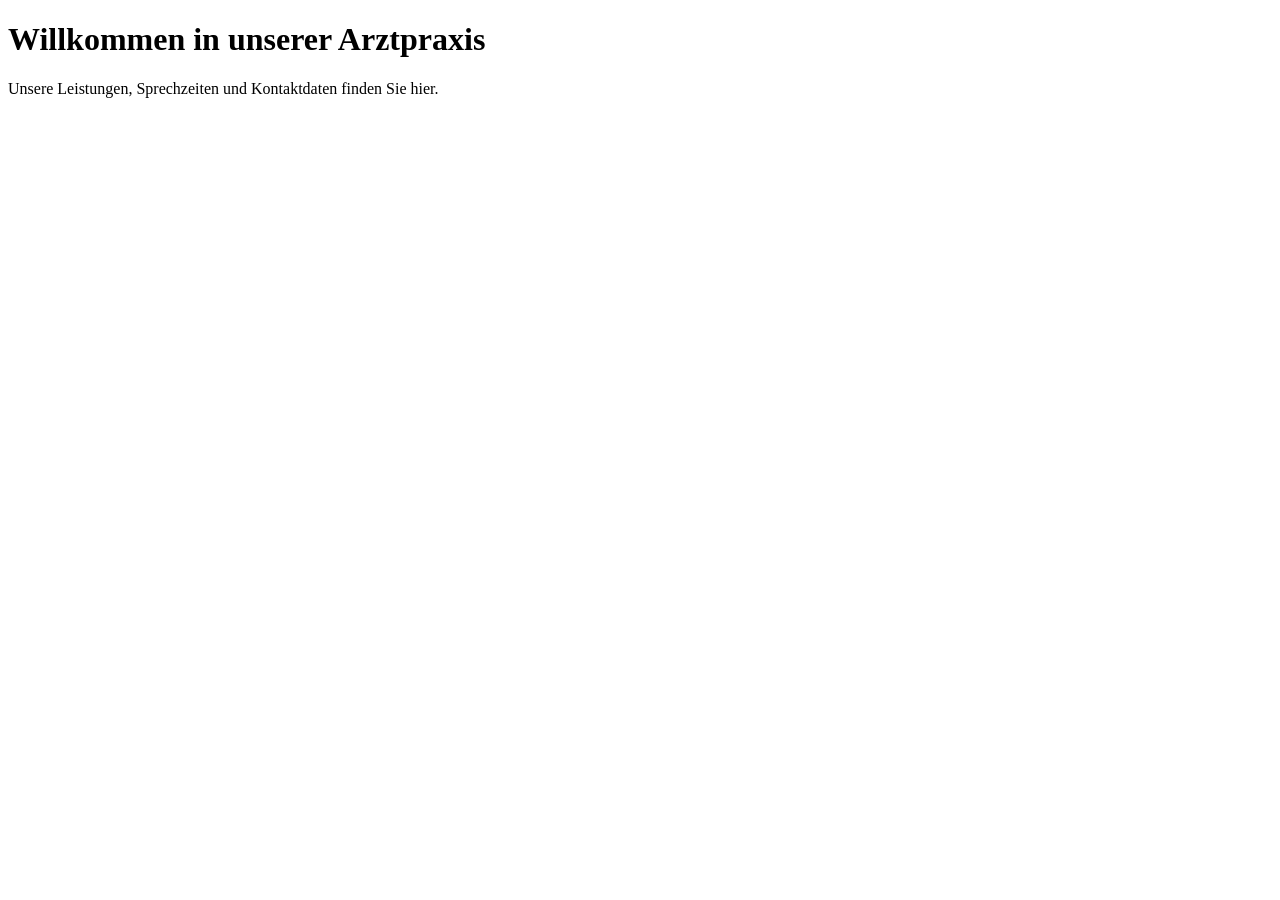
==== index.html @ e2bf1f4f "Create index.html" ====
<!DOCTYPE html>
<html lang="de">
<head>
  <meta charset="UTF-8">
  <title>Arztpraxis</title>
</head>
<body>
  <h1>Willkommen in unserer Arztpraxis</h1>
  <p>Unsere Leistungen, Sprechzeiten und Kontaktdaten finden Sie hier.</p>
</body>
</html>
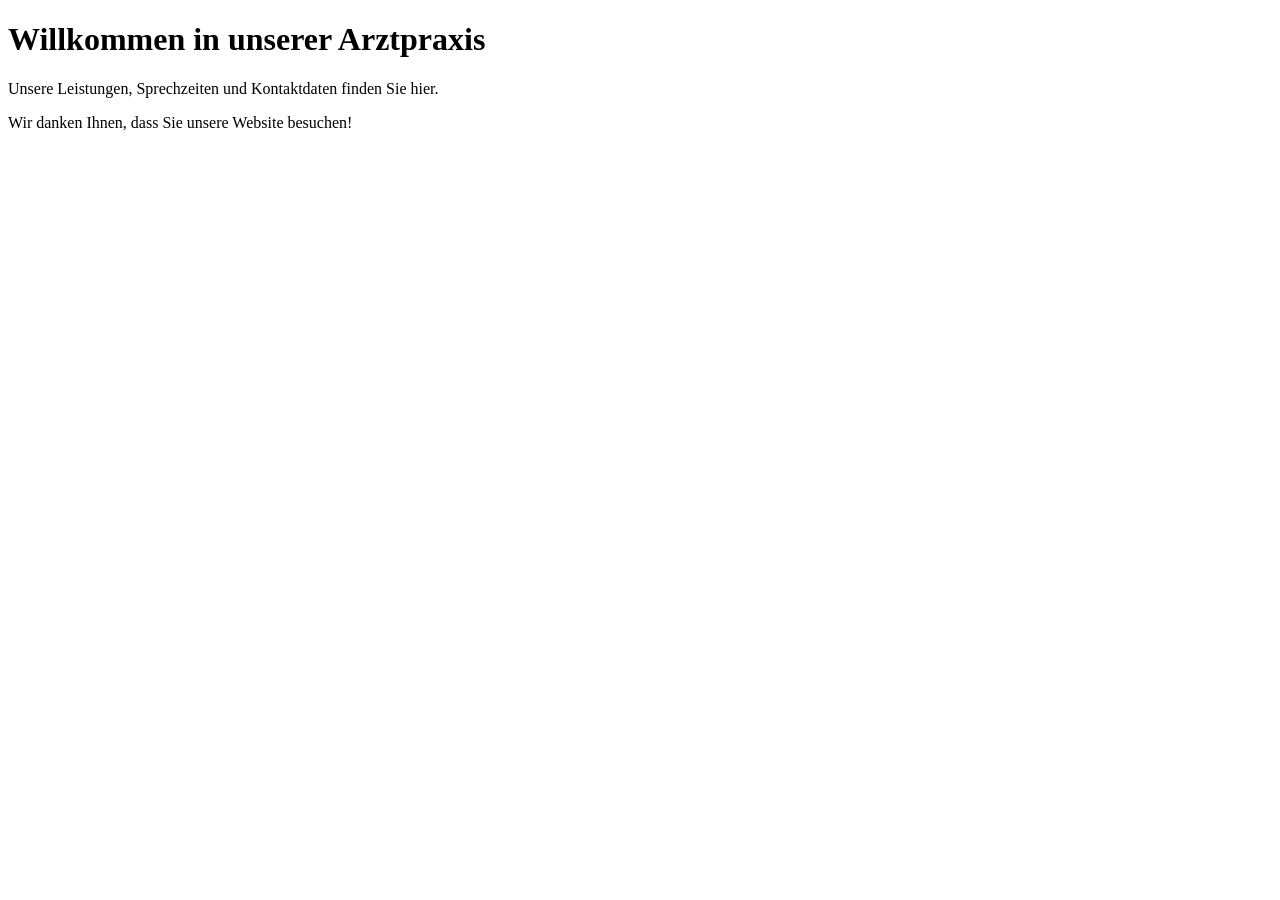
==== commit a6aef7f3: "Update index.html" ====
--- a/index.html
+++ b/index.html
@@ -7,5 +7,6 @@
 <body>
   <h1>Willkommen in unserer Arztpraxis</h1>
   <p>Unsere Leistungen, Sprechzeiten und Kontaktdaten finden Sie hier.</p>
+  <p>Wir danken Ihnen, dass Sie unsere Website besuchen!</p>
 </body>
 </html>
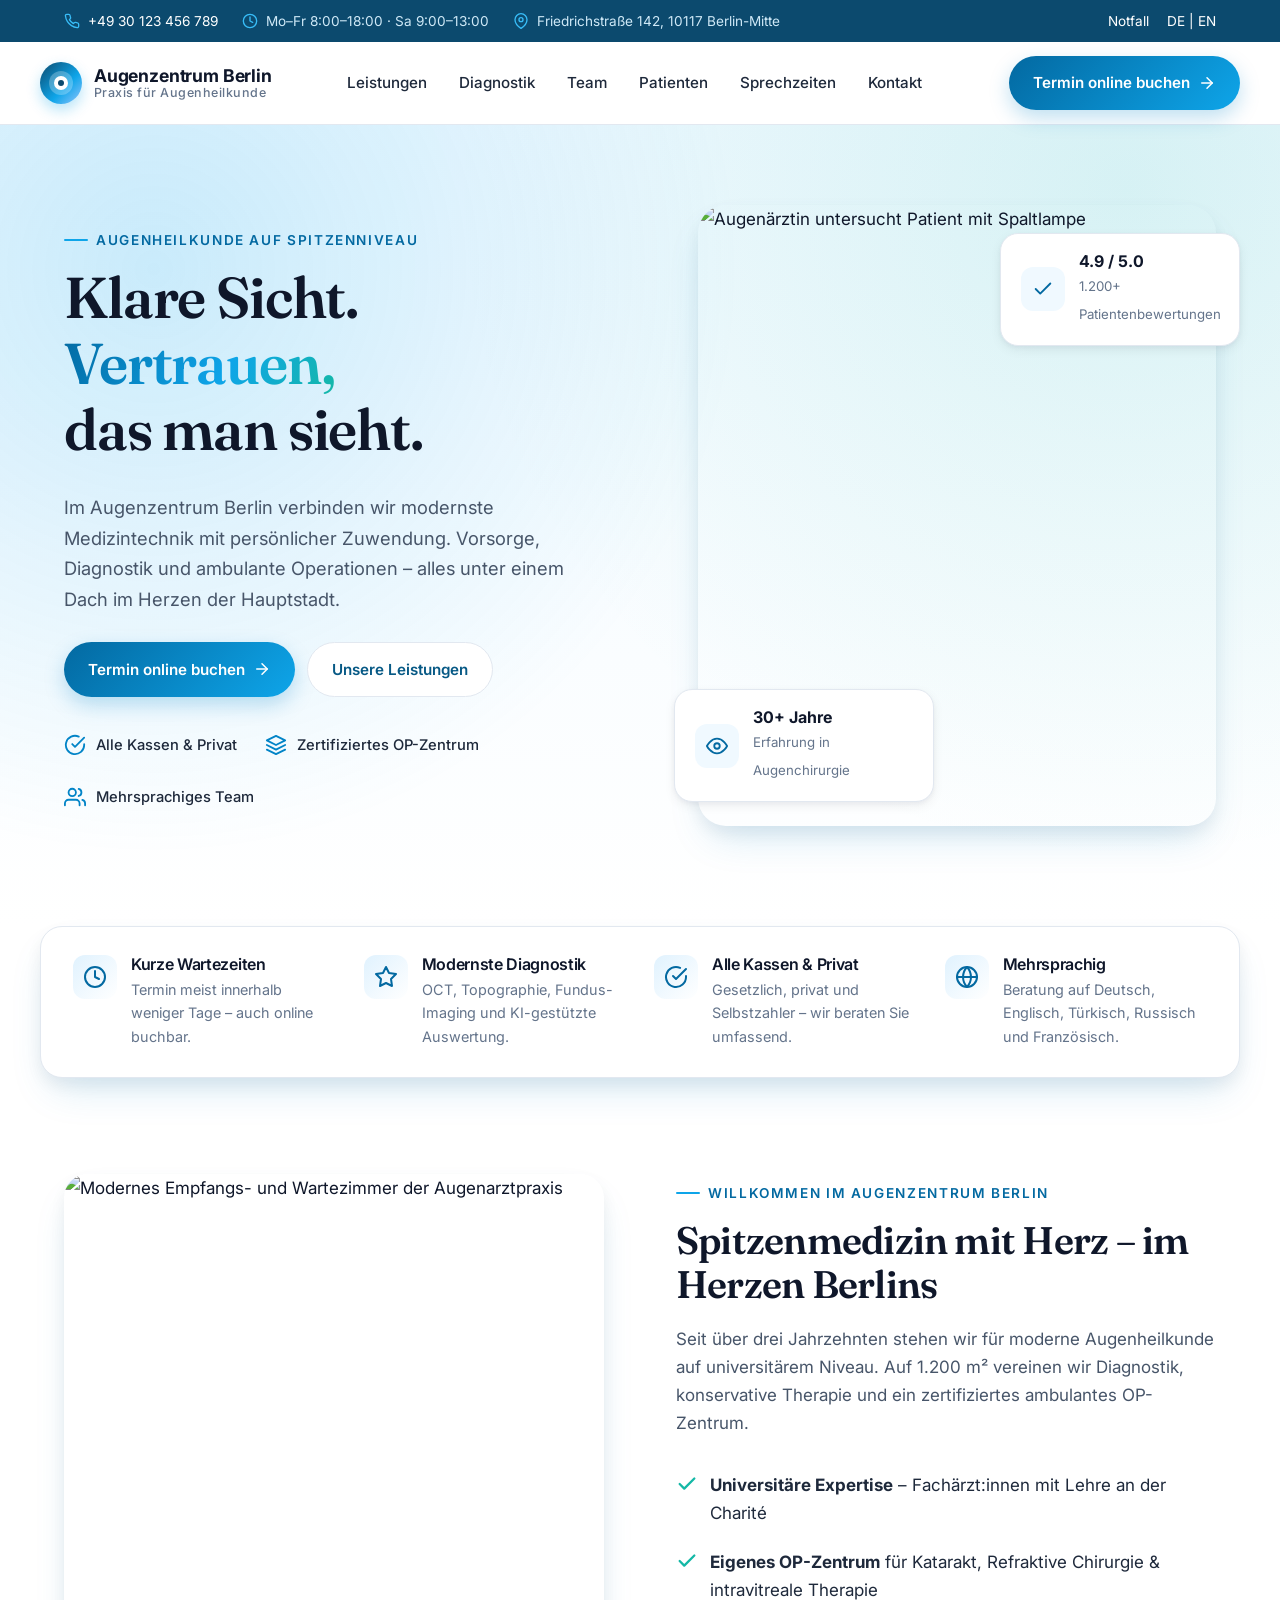
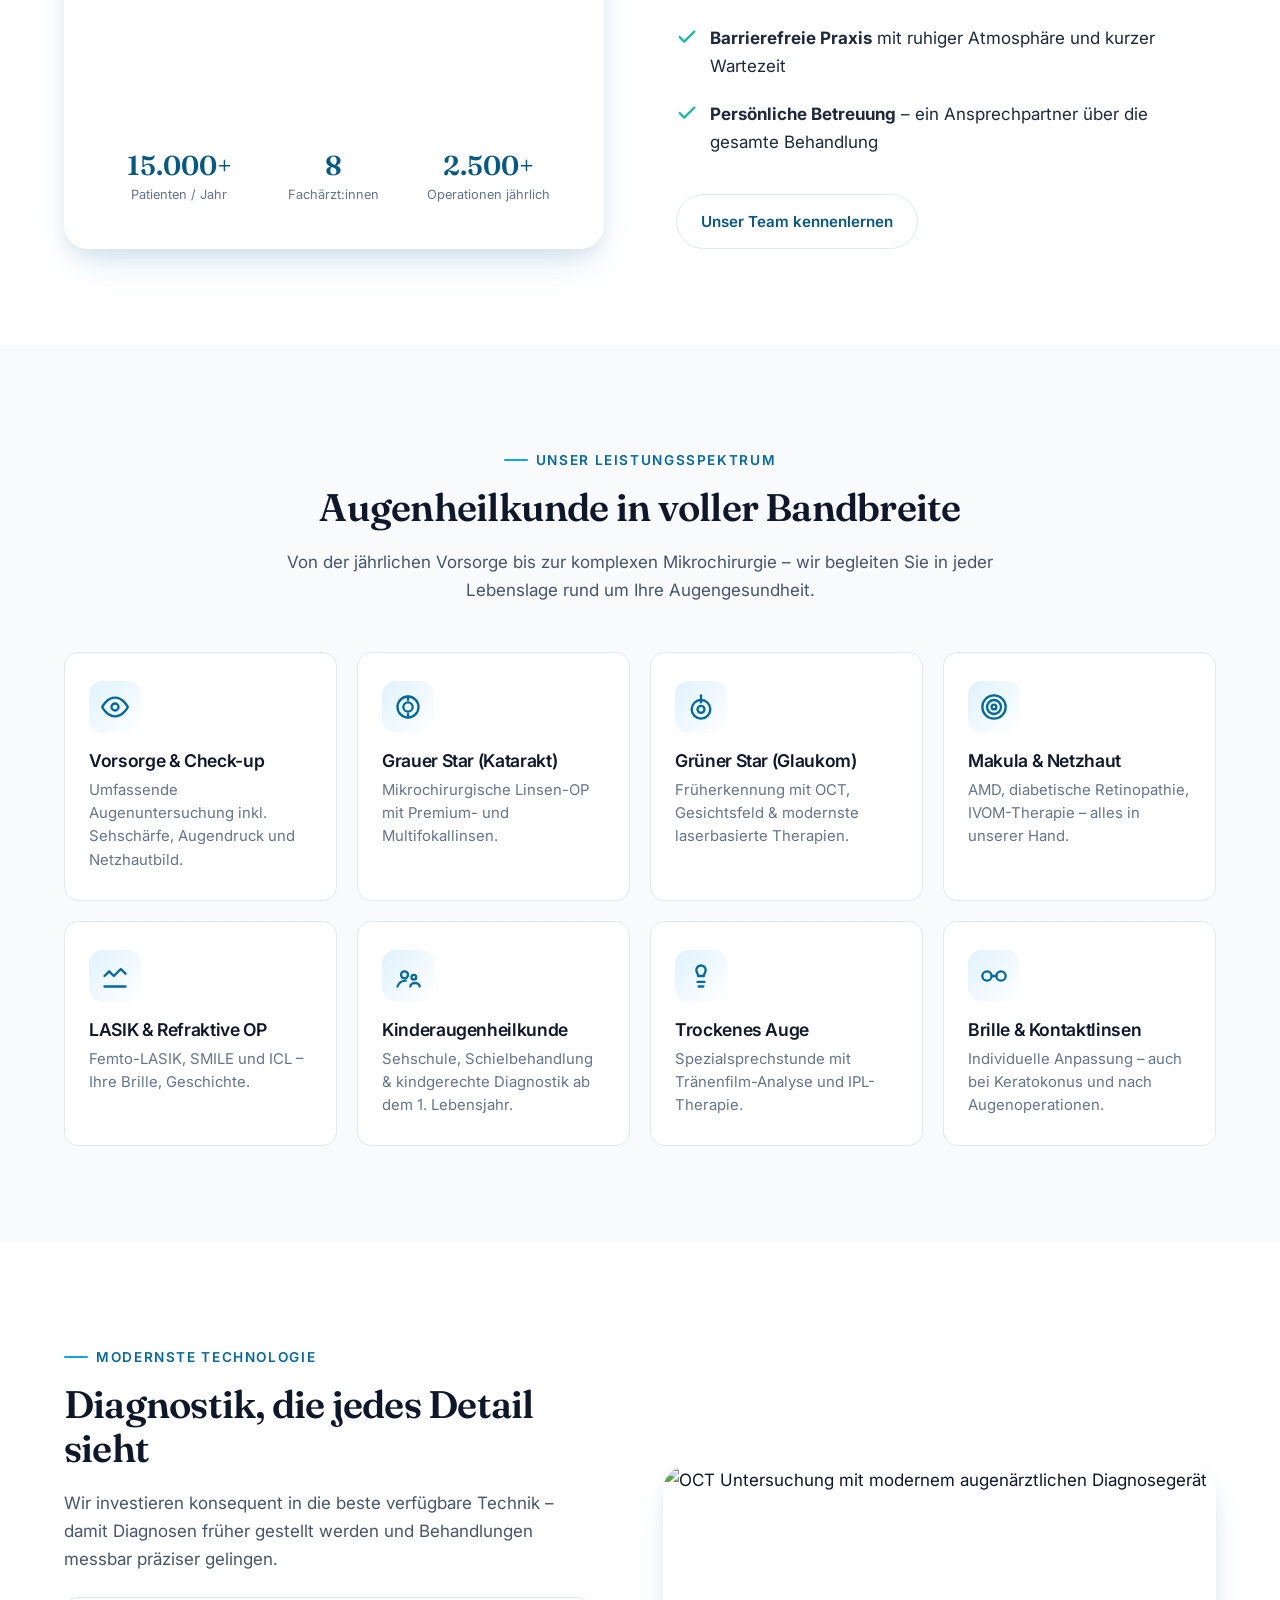
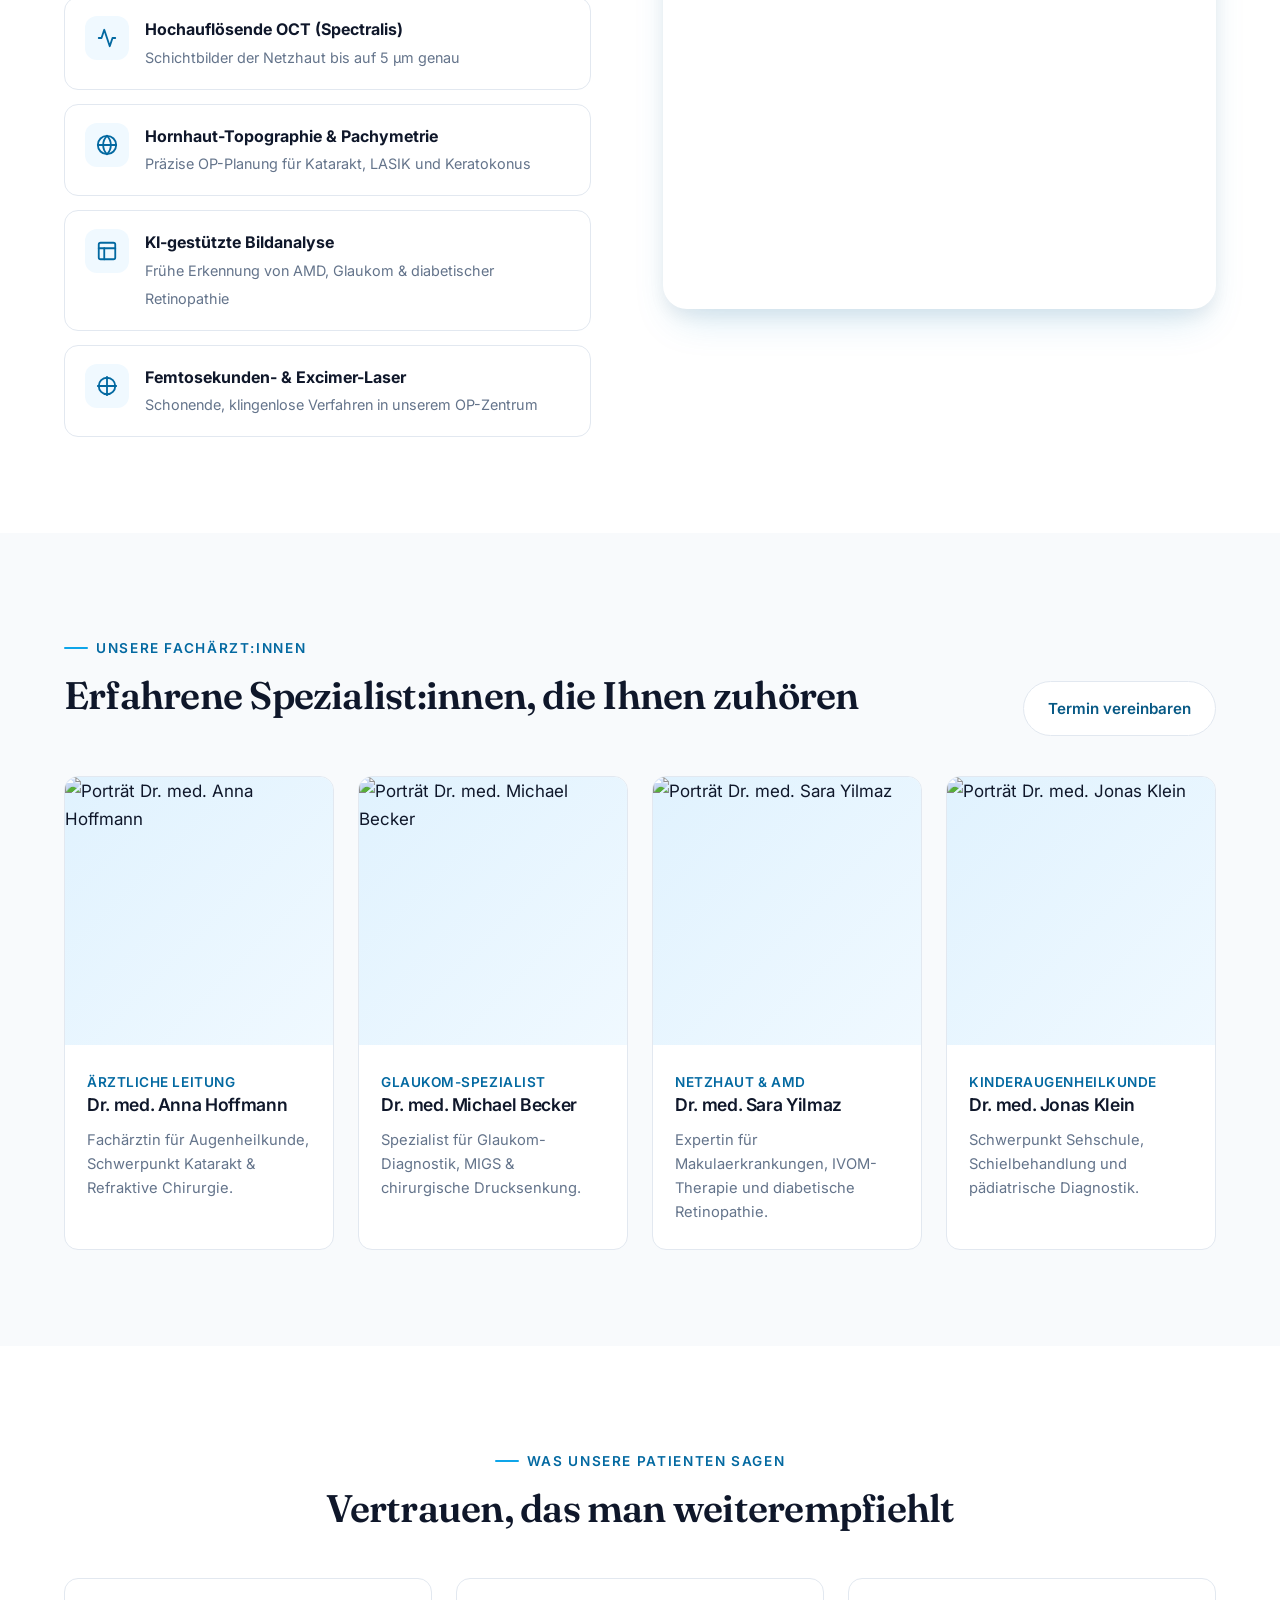
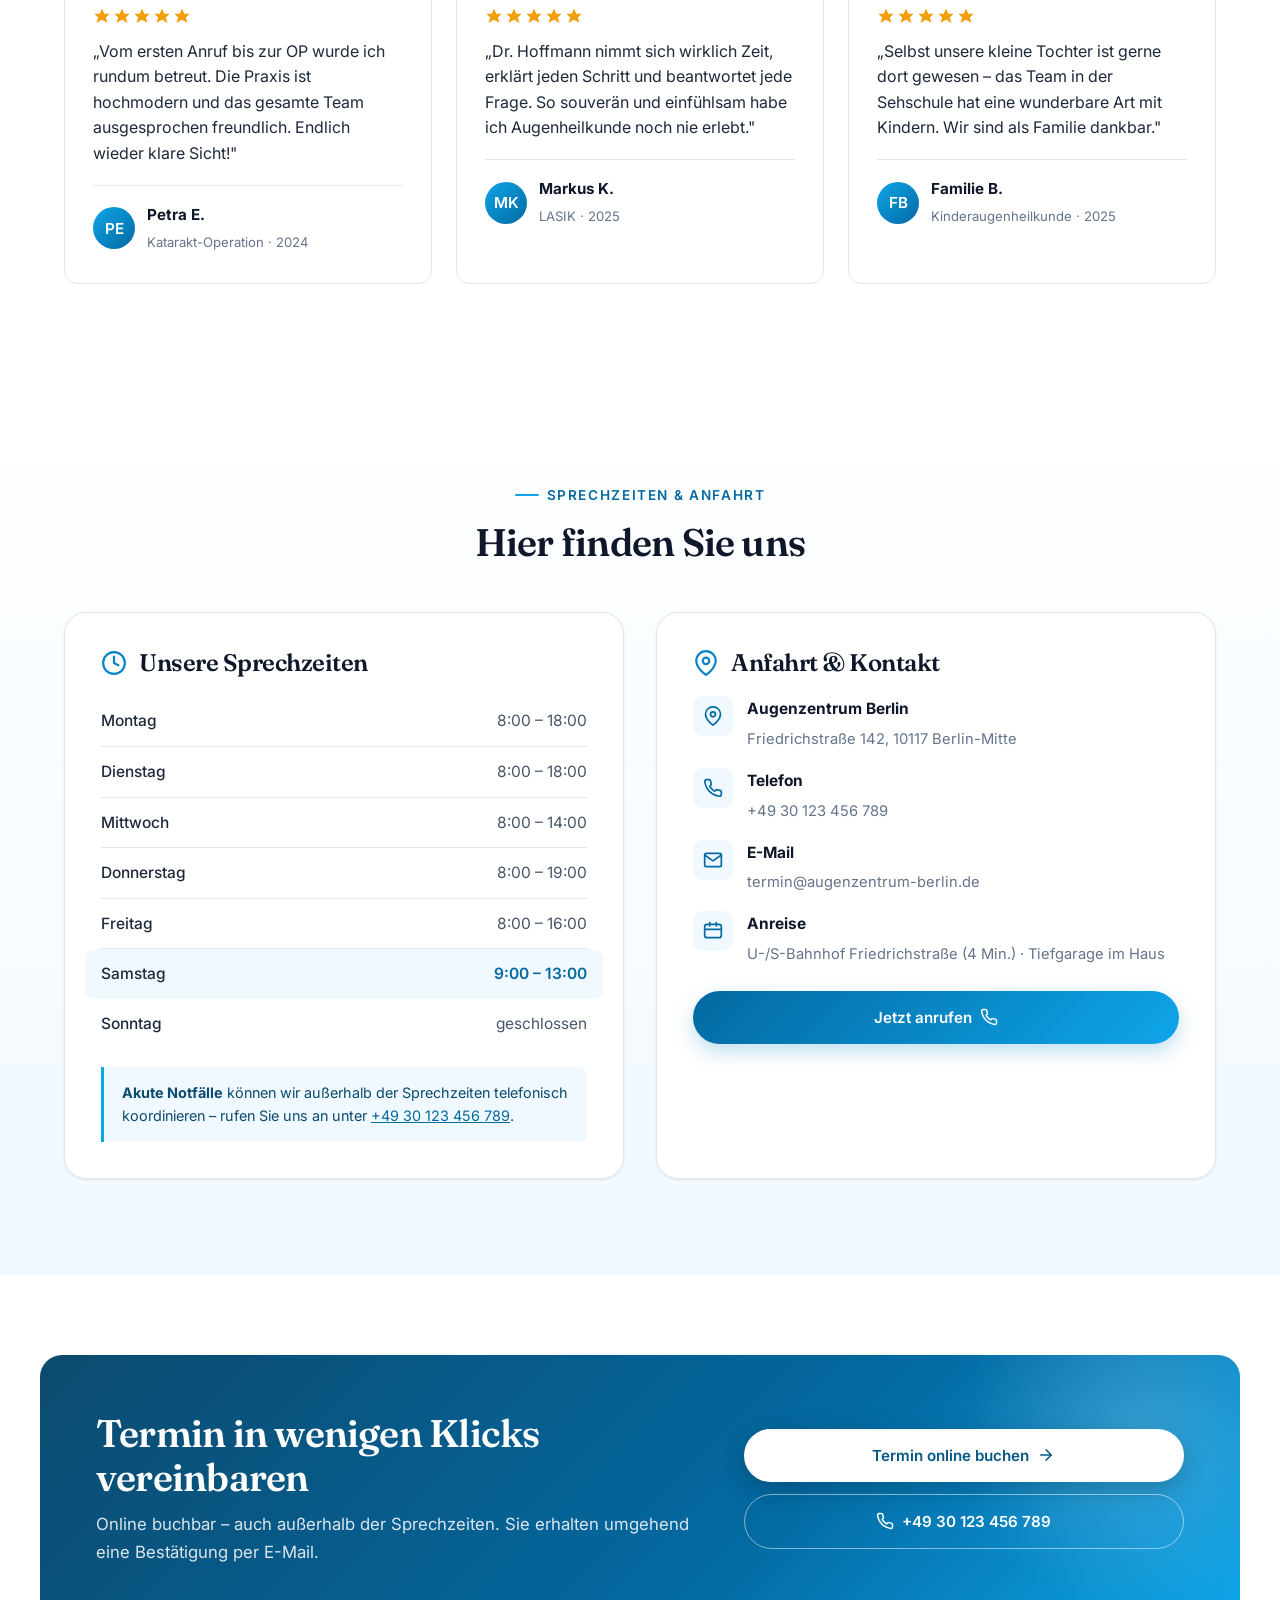
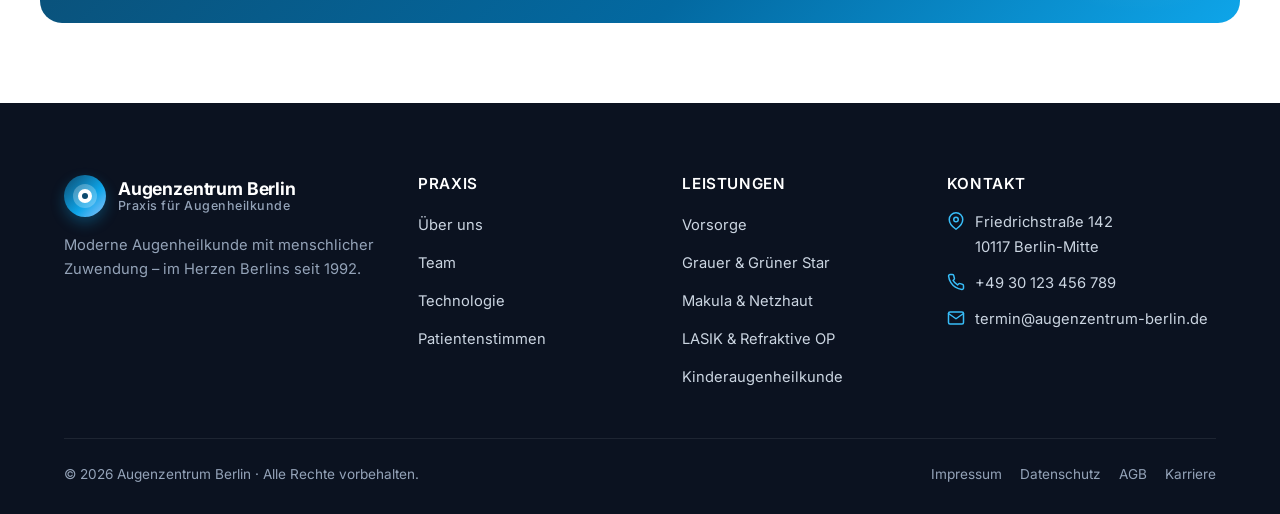
==== commit eef25b16: "feat: moderne, professionelle Startseite für Augenarztpraxis" ====
--- a/index.html
+++ b/index.html
@@ -1,12 +1,1501 @@
 <!DOCTYPE html>
 <html lang="de">
 <head>
-  <meta charset="UTF-8">
-  <title>Arztpraxis</title>
+  <meta charset="UTF-8" />
+  <meta name="viewport" content="width=device-width, initial-scale=1.0" />
+  <title>Augenzentrum Berlin – Moderne Augenarztpraxis im Herzen Berlins</title>
+  <meta
+    name="description"
+    content="Das Augenzentrum Berlin ist eine moderne Augenarztpraxis mit modernster Diagnostik, OP-Zentrum und einem erfahrenen Team. Vorsorge, Grauer & Grüner Star, Netzhaut, LASIK, Kinderaugenheilkunde."
+  />
+  <meta name="theme-color" content="#0c4a6e" />
+  <link rel="preconnect" href="https://fonts.googleapis.com" />
+  <link rel="preconnect" href="https://fonts.gstatic.com" crossorigin />
+  <link
+    href="https://fonts.googleapis.com/css2?family=Inter:wght@400;500;600;700;800&family=Fraunces:opsz,wght@9..144,500;9..144,600;9..144,700&display=swap"
+    rel="stylesheet"
+  />
+  <link
+    rel="icon"
+    href="data:image/svg+xml,%3Csvg xmlns='http://www.w3.org/2000/svg' viewBox='0 0 100 100'%3E%3Cdefs%3E%3ClinearGradient id='g' x1='0%25' y1='0%25' x2='100%25' y2='100%25'%3E%3Cstop offset='0%25' stop-color='%230c4a6e'/%3E%3Cstop offset='60%25' stop-color='%230ea5e9'/%3E%3Cstop offset='100%25' stop-color='%2393c5fd'/%3E%3C/linearGradient%3E%3C/defs%3E%3Ccircle cx='50' cy='50' r='46' fill='url(%23g)'/%3E%3Ccircle cx='50' cy='50' r='14' fill='%23ffffff'/%3E%3Ccircle cx='50' cy='50' r='6' fill='%230c4a6e'/%3E%3C/svg%3E"
+  />
+  <style>
+    /* =====================================================
+       Reset & Basis
+       ===================================================== */
+    *, *::before, *::after { box-sizing: border-box; }
+    html { scroll-behavior: smooth; -webkit-text-size-adjust: 100%; }
+    body {
+      margin: 0;
+      font-family: "Inter", -apple-system, BlinkMacSystemFont, "Segoe UI", Roboto, sans-serif;
+      font-size: 17px;
+      line-height: 1.65;
+      color: #0f172a;
+      background: #ffffff;
+      -webkit-font-smoothing: antialiased;
+      -moz-osx-font-smoothing: grayscale;
+    }
+    img { max-width: 100%; display: block; height: auto; }
+    a { color: inherit; text-decoration: none; }
+    button { font-family: inherit; cursor: pointer; border: none; background: none; }
+
+    :root {
+      --primary-900: #0c4a6e;
+      --primary-800: #075985;
+      --primary-700: #0369a1;
+      --primary-600: #0284c7;
+      --primary-500: #0ea5e9;
+      --primary-400: #38bdf8;
+      --primary-100: #e0f2fe;
+      --primary-50: #f0f9ff;
+      --accent: #14b8a6;
+      --ink: #0f172a;
+      --ink-2: #1e293b;
+      --muted: #475569;
+      --muted-2: #64748b;
+      --line: #e2e8f0;
+      --bg-soft: #f8fafc;
+      --gold: #f59e0b;
+      --shadow-sm: 0 1px 2px rgba(15, 23, 42, 0.04), 0 1px 3px rgba(15, 23, 42, 0.06);
+      --shadow-md: 0 4px 12px rgba(15, 23, 42, 0.06), 0 2px 4px rgba(15, 23, 42, 0.04);
+      --shadow-lg: 0 20px 40px -12px rgba(2, 132, 199, 0.18), 0 8px 16px rgba(15, 23, 42, 0.06);
+      --radius: 14px;
+      --radius-lg: 22px;
+      --container: 1200px;
+    }
+
+    /* =====================================================
+       Typography
+       ===================================================== */
+    h1, h2, h3, h4 {
+      font-family: "Fraunces", "Inter", Georgia, serif;
+      font-weight: 600;
+      letter-spacing: -0.02em;
+      color: var(--ink);
+      margin: 0 0 0.5em;
+      line-height: 1.15;
+    }
+    h1 { font-size: clamp(2.2rem, 4.5vw, 3.6rem); }
+    h2 { font-size: clamp(1.8rem, 3vw, 2.6rem); }
+    h3 { font-size: clamp(1.2rem, 1.6vw, 1.4rem); }
+    p  { margin: 0 0 1em; color: var(--muted); }
+    .eyebrow {
+      display: inline-flex;
+      align-items: center;
+      gap: 8px;
+      font-family: "Inter", sans-serif;
+      font-weight: 600;
+      font-size: 0.85rem;
+      letter-spacing: 0.12em;
+      text-transform: uppercase;
+      color: var(--primary-700);
+    }
+    .eyebrow::before {
+      content: "";
+      width: 24px;
+      height: 2px;
+      background: var(--primary-500);
+      border-radius: 2px;
+    }
+
+    /* =====================================================
+       Layout helpers
+       ===================================================== */
+    .container { max-width: var(--container); margin: 0 auto; padding: 0 24px; }
+    section { padding: 96px 0; }
+    @media (max-width: 768px) { section { padding: 64px 0; } }
+
+    /* =====================================================
+       Buttons
+       ===================================================== */
+    .btn {
+      display: inline-flex;
+      align-items: center;
+      justify-content: center;
+      gap: 8px;
+      padding: 14px 24px;
+      border-radius: 999px;
+      font-weight: 600;
+      font-size: 0.95rem;
+      transition: transform 0.15s ease, box-shadow 0.2s ease, background 0.2s ease, color 0.2s ease;
+      white-space: nowrap;
+    }
+    .btn-primary {
+      background: linear-gradient(135deg, var(--primary-700), var(--primary-500));
+      color: #ffffff;
+      box-shadow: 0 8px 20px rgba(2, 132, 199, 0.25);
+    }
+    .btn-primary:hover {
+      transform: translateY(-1px);
+      box-shadow: 0 12px 28px rgba(2, 132, 199, 0.35);
+    }
+    .btn-ghost {
+      background: #ffffff;
+      color: var(--primary-800);
+      border: 1px solid var(--line);
+    }
+    .btn-ghost:hover { background: var(--primary-50); border-color: var(--primary-100); }
+    .btn-outline-light {
+      color: #ffffff;
+      border: 1px solid rgba(255, 255, 255, 0.5);
+    }
+    .btn-outline-light:hover { background: rgba(255, 255, 255, 0.12); border-color: #ffffff; }
+    .btn svg { width: 18px; height: 18px; }
+
+    /* =====================================================
+       Top bar
+       ===================================================== */
+    .topbar { background: var(--primary-900); color: #cfe9f7; font-size: 0.85rem; }
+    .topbar .container {
+      display: flex;
+      justify-content: space-between;
+      align-items: center;
+      padding-top: 10px;
+      padding-bottom: 10px;
+      flex-wrap: wrap;
+      gap: 12px;
+    }
+    .topbar a { color: #ffffff; }
+    .topbar-info { display: flex; gap: 24px; flex-wrap: wrap; align-items: center; }
+    .topbar-info span { display: inline-flex; align-items: center; gap: 8px; }
+    .topbar-info svg { width: 16px; height: 16px; color: var(--primary-400); }
+    .topbar-actions { display: flex; gap: 18px; }
+    @media (max-width: 720px) {
+      .topbar-info { font-size: 0.8rem; gap: 14px; }
+      .topbar-actions { display: none; }
+    }
+
+    /* =====================================================
+       Header / Navigation
+       ===================================================== */
+    .site-header {
+      position: sticky;
+      top: 0;
+      z-index: 100;
+      background: rgba(255, 255, 255, 0.92);
+      backdrop-filter: saturate(180%) blur(12px);
+      -webkit-backdrop-filter: saturate(180%) blur(12px);
+      border-bottom: 1px solid var(--line);
+    }
+    .nav {
+      display: flex;
+      align-items: center;
+      justify-content: space-between;
+      padding: 14px 0;
+      gap: 24px;
+    }
+    .brand { display: flex; align-items: center; gap: 12px; font-weight: 700; color: var(--ink); }
+    .brand-logo {
+      width: 42px;
+      height: 42px;
+      border-radius: 50%;
+      background: linear-gradient(135deg, #0c4a6e, #0ea5e9 60%, #93c5fd);
+      position: relative;
+      display: grid;
+      place-items: center;
+      box-shadow: 0 6px 14px rgba(14, 165, 233, 0.3);
+    }
+    .brand-logo::after {
+      content: "";
+      width: 14px;
+      height: 14px;
+      border-radius: 50%;
+      background: #ffffff;
+      box-shadow: 0 0 0 5px rgba(255, 255, 255, 0.25);
+    }
+    .brand-logo::before {
+      content: "";
+      position: absolute;
+      width: 6px;
+      height: 6px;
+      border-radius: 50%;
+      background: var(--primary-900);
+      z-index: 2;
+    }
+    .brand-text { display: flex; flex-direction: column; line-height: 1.1; }
+    .brand-text strong { font-size: 1.1rem; letter-spacing: -0.01em; }
+    .brand-text span { font-size: 0.78rem; color: var(--muted-2); font-weight: 500; letter-spacing: 0.04em; }
+    .nav-menu { display: flex; gap: 4px; align-items: center; }
+    .nav-menu a {
+      padding: 10px 14px;
+      border-radius: 10px;
+      color: var(--ink-2);
+      font-weight: 500;
+      font-size: 0.95rem;
+      transition: background 0.15s, color 0.15s;
+    }
+    .nav-menu a:hover { background: var(--primary-50); color: var(--primary-800); }
+    .nav-cta { margin-left: 12px; }
+    .nav-toggle {
+      display: none;
+      width: 44px;
+      height: 44px;
+      border-radius: 10px;
+      align-items: center;
+      justify-content: center;
+      color: var(--ink);
+    }
+    .nav-toggle:hover { background: var(--primary-50); }
+    .nav-toggle svg { width: 24px; height: 24px; }
+    @media (max-width: 960px) {
+      .nav-menu, .nav-cta { display: none; }
+      .nav-toggle { display: inline-flex; }
+      .nav-menu.open {
+        display: flex;
+        flex-direction: column;
+        position: absolute;
+        top: 100%;
+        left: 0; right: 0;
+        background: #ffffff;
+        padding: 12px 16px 18px;
+        border-bottom: 1px solid var(--line);
+        gap: 0;
+      }
+      .nav-menu.open a { padding: 12px 14px; border-bottom: 1px solid var(--line); }
+      .nav-menu.open a:last-of-type { border-bottom: none; }
+      .nav-cta.open { display: inline-flex; margin: 8px 16px; }
+    }
+
+    /* =====================================================
+       Hero
+       ===================================================== */
+    .hero {
+      position: relative;
+      overflow: hidden;
+      background: linear-gradient(180deg, var(--primary-50) 0%, #ffffff 100%);
+      padding: 80px 0 100px;
+    }
+    .hero::before {
+      content: "";
+      position: absolute;
+      inset: 0;
+      background:
+        radial-gradient(circle at 12% 18%, rgba(14, 165, 233, 0.18), transparent 45%),
+        radial-gradient(circle at 88% 8%, rgba(20, 184, 166, 0.12), transparent 50%);
+      pointer-events: none;
+    }
+    .hero .container {
+      position: relative;
+      display: grid;
+      grid-template-columns: 1.1fr 1fr;
+      gap: 64px;
+      align-items: center;
+    }
+    .hero-content h1 span {
+      background: linear-gradient(120deg, var(--primary-700), var(--primary-500) 60%, var(--accent));
+      -webkit-background-clip: text;
+      background-clip: text;
+      color: transparent;
+    }
+    .hero-content p.lead {
+      font-size: 1.15rem;
+      color: var(--muted);
+      max-width: 540px;
+      margin-top: 12px;
+    }
+    .hero-cta { display: flex; gap: 12px; flex-wrap: wrap; margin-top: 28px; }
+    .hero-trust {
+      margin-top: 36px;
+      display: flex;
+      gap: 28px;
+      flex-wrap: wrap;
+      align-items: center;
+    }
+    .hero-trust-item {
+      display: flex;
+      align-items: center;
+      gap: 10px;
+      color: var(--ink-2);
+      font-size: 0.92rem;
+      font-weight: 500;
+    }
+    .hero-trust-item svg { width: 22px; height: 22px; color: var(--primary-600); flex-shrink: 0; }
+    .hero-visual { position: relative; }
+    .hero-image {
+      width: 100%;
+      aspect-ratio: 5 / 6;
+      border-radius: 28px;
+      object-fit: cover;
+      box-shadow: var(--shadow-lg);
+    }
+    .hero-card {
+      position: absolute;
+      background: #ffffff;
+      border-radius: 18px;
+      padding: 18px 20px;
+      box-shadow: var(--shadow-md);
+      border: 1px solid var(--line);
+      display: flex;
+      align-items: center;
+      gap: 14px;
+    }
+    .hero-card.card-1 { bottom: 24px; left: -24px; max-width: 260px; }
+    .hero-card.card-2 { top: 28px; right: -24px; max-width: 240px; }
+    .hero-card .icon {
+      width: 44px;
+      height: 44px;
+      border-radius: 12px;
+      background: var(--primary-50);
+      color: var(--primary-700);
+      display: grid;
+      place-items: center;
+      flex-shrink: 0;
+    }
+    .hero-card .icon svg { width: 22px; height: 22px; }
+    .hero-card strong { display: block; font-size: 1rem; color: var(--ink); line-height: 1.2; }
+    .hero-card span { font-size: 0.83rem; color: var(--muted-2); }
+    @media (max-width: 960px) {
+      .hero { padding: 60px 0 80px; }
+      .hero .container { grid-template-columns: 1fr; gap: 48px; }
+      .hero-visual { order: -1; max-width: 460px; margin: 0 auto; width: 100%; }
+      .hero-card.card-1 { left: 8px; }
+      .hero-card.card-2 { right: 8px; }
+    }
+    @media (max-width: 480px) {
+      .hero-card.card-1, .hero-card.card-2 { display: none; }
+    }
+
+    /* =====================================================
+       Highlights bar
+       ===================================================== */
+    .highlights { padding: 0; background: #ffffff; }
+    .highlights .container {
+      transform: translateY(-40px);
+      background: #ffffff;
+      border-radius: var(--radius-lg);
+      box-shadow: var(--shadow-lg);
+      border: 1px solid var(--line);
+      padding: 28px 32px;
+      display: grid;
+      grid-template-columns: repeat(4, 1fr);
+      gap: 28px;
+    }
+    .highlight { display: flex; align-items: flex-start; gap: 14px; }
+    .highlight .icon {
+      width: 44px;
+      height: 44px;
+      border-radius: 12px;
+      background: linear-gradient(135deg, var(--primary-100), #ffffff);
+      color: var(--primary-700);
+      display: grid;
+      place-items: center;
+      flex-shrink: 0;
+    }
+    .highlight svg { width: 24px; height: 24px; }
+    .highlight h4 {
+      font-family: "Inter", sans-serif;
+      font-size: 1rem;
+      margin: 0 0 4px;
+      color: var(--ink);
+    }
+    .highlight p { margin: 0; font-size: 0.9rem; color: var(--muted-2); }
+    @media (max-width: 900px) { .highlights .container { grid-template-columns: repeat(2, 1fr); } }
+    @media (max-width: 520px) { .highlights .container { grid-template-columns: 1fr; padding: 24px; } }
+
+    /* =====================================================
+       About
+       ===================================================== */
+    .about .container {
+      display: grid;
+      grid-template-columns: 1fr 1fr;
+      gap: 72px;
+      align-items: center;
+    }
+    .about-image {
+      position: relative;
+      border-radius: 24px;
+      overflow: hidden;
+      aspect-ratio: 4 / 5;
+      box-shadow: var(--shadow-lg);
+    }
+    .about-image img { width: 100%; height: 100%; object-fit: cover; }
+    .about-stats {
+      position: absolute;
+      bottom: 24px;
+      left: 24px;
+      right: 24px;
+      background: rgba(255, 255, 255, 0.96);
+      backdrop-filter: blur(8px);
+      border-radius: 16px;
+      padding: 18px 22px;
+      display: grid;
+      grid-template-columns: repeat(3, 1fr);
+      gap: 16px;
+    }
+    .about-stats div { text-align: center; }
+    .about-stats strong {
+      display: block;
+      font-family: "Fraunces", serif;
+      font-size: 1.7rem;
+      color: var(--primary-800);
+      font-weight: 600;
+      line-height: 1;
+    }
+    .about-stats span { font-size: 0.8rem; color: var(--muted-2); }
+    .about-text ul { list-style: none; padding: 0; margin: 24px 0 28px; }
+    .about-text li {
+      display: flex;
+      gap: 12px;
+      align-items: flex-start;
+      padding: 10px 0;
+      color: var(--ink-2);
+    }
+    .about-text li svg {
+      width: 22px;
+      height: 22px;
+      color: var(--accent);
+      flex-shrink: 0;
+      margin-top: 2px;
+    }
+    @media (max-width: 900px) {
+      .about .container { grid-template-columns: 1fr; gap: 48px; }
+      .about-image { max-width: 480px; margin: 0 auto; width: 100%; }
+    }
+
+    /* =====================================================
+       Services / Leistungen
+       ===================================================== */
+    .services { background: var(--bg-soft); }
+    .services-header { max-width: 760px; margin: 0 auto 48px; text-align: center; }
+    .services-grid { display: grid; grid-template-columns: repeat(4, 1fr); gap: 20px; }
+    .service-card {
+      background: #ffffff;
+      border: 1px solid var(--line);
+      border-radius: var(--radius);
+      padding: 28px 24px;
+      transition: transform 0.2s ease, box-shadow 0.2s ease, border-color 0.2s ease;
+      position: relative;
+      overflow: hidden;
+    }
+    .service-card::before {
+      content: "";
+      position: absolute;
+      top: 0; left: 0; right: 0;
+      height: 3px;
+      background: linear-gradient(90deg, var(--primary-700), var(--primary-400));
+      transform: scaleX(0);
+      transform-origin: left;
+      transition: transform 0.3s ease;
+    }
+    .service-card:hover {
+      transform: translateY(-4px);
+      box-shadow: var(--shadow-md);
+      border-color: var(--primary-100);
+    }
+    .service-card:hover::before { transform: scaleX(1); }
+    .service-icon {
+      width: 52px;
+      height: 52px;
+      border-radius: 14px;
+      background: linear-gradient(135deg, var(--primary-100), #ffffff);
+      color: var(--primary-700);
+      display: grid;
+      place-items: center;
+      margin-bottom: 18px;
+    }
+    .service-icon svg { width: 28px; height: 28px; }
+    .service-card h3 {
+      font-family: "Inter", sans-serif;
+      font-size: 1.1rem;
+      font-weight: 600;
+      margin: 0 0 8px;
+      color: var(--ink);
+    }
+    .service-card p { margin: 0; font-size: 0.93rem; color: var(--muted-2); line-height: 1.55; }
+    @media (max-width: 1080px) { .services-grid { grid-template-columns: repeat(3, 1fr); } }
+    @media (max-width: 800px) { .services-grid { grid-template-columns: repeat(2, 1fr); } }
+    @media (max-width: 480px) { .services-grid { grid-template-columns: 1fr; } }
+
+    /* =====================================================
+       Technologie / Diagnostik
+       ===================================================== */
+    .tech .container {
+      display: grid;
+      grid-template-columns: 1fr 1.05fr;
+      gap: 72px;
+      align-items: center;
+    }
+    .tech-list { list-style: none; padding: 0; margin: 24px 0 0; display: grid; gap: 14px; }
+    .tech-list li {
+      display: flex;
+      gap: 16px;
+      padding: 18px 20px;
+      background: #ffffff;
+      border: 1px solid var(--line);
+      border-radius: 14px;
+      transition: border-color 0.2s, transform 0.15s;
+    }
+    .tech-list li:hover { border-color: var(--primary-100); transform: translateX(4px); }
+    .tech-list .icon {
+      width: 44px;
+      height: 44px;
+      border-radius: 12px;
+      background: var(--primary-50);
+      color: var(--primary-700);
+      display: grid;
+      place-items: center;
+      flex-shrink: 0;
+    }
+    .tech-list svg { width: 22px; height: 22px; }
+    .tech-list strong { display: block; color: var(--ink); font-size: 1rem; }
+    .tech-list span { color: var(--muted-2); font-size: 0.9rem; }
+    .tech-image {
+      border-radius: 24px;
+      overflow: hidden;
+      aspect-ratio: 5 / 4;
+      box-shadow: var(--shadow-lg);
+    }
+    .tech-image img { width: 100%; height: 100%; object-fit: cover; }
+    @media (max-width: 900px) { .tech .container { grid-template-columns: 1fr; gap: 40px; } }
+
+    /* =====================================================
+       Team
+       ===================================================== */
+    .team { background: var(--bg-soft); }
+    .team-header {
+      display: flex;
+      justify-content: space-between;
+      align-items: flex-end;
+      gap: 24px;
+      margin-bottom: 40px;
+    }
+    .team-grid { display: grid; grid-template-columns: repeat(4, 1fr); gap: 24px; }
+    .team-card {
+      background: #ffffff;
+      border-radius: var(--radius);
+      overflow: hidden;
+      border: 1px solid var(--line);
+      transition: transform 0.2s, box-shadow 0.2s;
+    }
+    .team-card:hover { transform: translateY(-4px); box-shadow: var(--shadow-md); }
+    .team-photo {
+      aspect-ratio: 1 / 1;
+      overflow: hidden;
+      background: linear-gradient(135deg, var(--primary-100), var(--primary-50));
+    }
+    .team-photo img {
+      width: 100%;
+      height: 100%;
+      object-fit: cover;
+      transition: transform 0.4s ease;
+    }
+    .team-card:hover .team-photo img { transform: scale(1.04); }
+    .team-info { padding: 22px 22px 24px; }
+    .team-info h3 {
+      font-family: "Inter", sans-serif;
+      font-size: 1.1rem;
+      margin: 0 0 4px;
+      color: var(--ink);
+    }
+    .team-role {
+      color: var(--primary-700);
+      font-size: 0.85rem;
+      font-weight: 600;
+      letter-spacing: 0.04em;
+      text-transform: uppercase;
+    }
+    .team-info p { margin: 12px 0 0; font-size: 0.92rem; color: var(--muted-2); }
+    @media (max-width: 1024px) { .team-grid { grid-template-columns: repeat(2, 1fr); } }
+    @media (max-width: 540px) { .team-grid { grid-template-columns: 1fr; } }
+    @media (max-width: 720px) {
+      .team-header { flex-direction: column; align-items: flex-start; }
+    }
+
+    /* =====================================================
+       Testimonials
+       ===================================================== */
+    .testimonials-grid { display: grid; grid-template-columns: repeat(3, 1fr); gap: 24px; }
+    .testimonial {
+      background: #ffffff;
+      border: 1px solid var(--line);
+      border-radius: var(--radius);
+      padding: 28px;
+      position: relative;
+    }
+    .stars { display: flex; gap: 2px; color: var(--gold); margin-bottom: 14px; }
+    .stars svg { width: 18px; height: 18px; }
+    .testimonial p {
+      color: var(--ink-2);
+      font-size: 1rem;
+      line-height: 1.6;
+      margin: 0 0 18px;
+    }
+    .testimonial-author {
+      display: flex;
+      align-items: center;
+      gap: 12px;
+      padding-top: 16px;
+      border-top: 1px solid var(--line);
+    }
+    .author-avatar {
+      width: 42px;
+      height: 42px;
+      border-radius: 50%;
+      background: linear-gradient(135deg, var(--primary-500), var(--primary-700));
+      color: #ffffff;
+      display: grid;
+      place-items: center;
+      font-weight: 600;
+      font-size: 0.95rem;
+    }
+    .author-info strong { display: block; font-size: 0.95rem; color: var(--ink); }
+    .author-info span { font-size: 0.82rem; color: var(--muted-2); }
+    @media (max-width: 900px) { .testimonials-grid { grid-template-columns: 1fr; } }
+
+    /* =====================================================
+       Sprechzeiten / Standort
+       ===================================================== */
+    .visit { background: linear-gradient(180deg, #ffffff 0%, var(--primary-50) 100%); }
+    .visit-grid { display: grid; grid-template-columns: 1fr 1fr; gap: 32px; }
+    .visit-card {
+      background: #ffffff;
+      border: 1px solid var(--line);
+      border-radius: var(--radius-lg);
+      padding: 36px;
+      box-shadow: var(--shadow-sm);
+    }
+    .visit-card h3 {
+      font-family: "Fraunces", serif;
+      font-size: 1.5rem;
+      margin: 0 0 20px;
+      display: flex;
+      align-items: center;
+      gap: 12px;
+    }
+    .visit-card h3 svg { width: 26px; height: 26px; color: var(--primary-600); }
+    .hours-list { list-style: none; padding: 0; margin: 0; }
+    .hours-list li {
+      display: flex;
+      justify-content: space-between;
+      padding: 12px 0;
+      border-bottom: 1px solid var(--line);
+      font-size: 0.97rem;
+    }
+    .hours-list li:last-child { border-bottom: none; }
+    .hours-list li.today {
+      background: var(--primary-50);
+      margin: 0 -16px;
+      padding: 12px 16px;
+      border-radius: 10px;
+      border-bottom: none;
+      font-weight: 600;
+      color: var(--primary-800);
+    }
+    .hours-list li.today + li { border-top: none; }
+    .hours-list span:first-child { color: var(--ink-2); font-weight: 500; }
+    .hours-list span:last-child { color: var(--muted); }
+    .hours-list li.today span:last-child { color: var(--primary-700); font-weight: 600; }
+    .visit-note {
+      margin-top: 18px;
+      padding: 14px 18px;
+      background: var(--primary-50);
+      border-left: 3px solid var(--primary-500);
+      border-radius: 0 8px 8px 0;
+      font-size: 0.9rem;
+      color: var(--primary-900);
+    }
+    .visit-note strong { color: var(--primary-900); }
+    .location-info { display: grid; gap: 16px; }
+    .location-item { display: flex; gap: 14px; }
+    .location-item .icon {
+      width: 40px; height: 40px;
+      border-radius: 10px;
+      background: var(--primary-50);
+      color: var(--primary-700);
+      display: grid;
+      place-items: center;
+      flex-shrink: 0;
+    }
+    .location-item svg { width: 20px; height: 20px; }
+    .location-item strong {
+      display: block;
+      color: var(--ink);
+      font-size: 0.97rem;
+      margin-bottom: 2px;
+    }
+    .location-item span { color: var(--muted-2); font-size: 0.92rem; }
+    @media (max-width: 800px) { .visit-grid { grid-template-columns: 1fr; } }
+
+    /* =====================================================
+       CTA Banner
+       ===================================================== */
+    .cta-banner { padding: 80px 0; }
+    .cta-banner .container {
+      background: linear-gradient(135deg, var(--primary-900) 0%, var(--primary-700) 60%, var(--primary-500) 100%);
+      border-radius: var(--radius-lg);
+      padding: 56px 56px;
+      color: #ffffff;
+      display: grid;
+      grid-template-columns: 1.4fr 1fr;
+      gap: 32px;
+      align-items: center;
+      position: relative;
+      overflow: hidden;
+    }
+    .cta-banner .container::before {
+      content: "";
+      position: absolute;
+      width: 360px; height: 360px;
+      border-radius: 50%;
+      background: radial-gradient(circle, rgba(255, 255, 255, 0.18), transparent 70%);
+      top: -100px;
+      right: -80px;
+    }
+    .cta-banner h2 { color: #ffffff; margin: 0 0 12px; }
+    .cta-banner p { color: rgba(255, 255, 255, 0.85); margin: 0; font-size: 1.05rem; }
+    .cta-banner-actions {
+      display: flex;
+      flex-direction: column;
+      gap: 12px;
+      position: relative;
+      z-index: 1;
+    }
+    .cta-banner .btn-primary {
+      background: #ffffff;
+      color: var(--primary-800);
+      box-shadow: 0 8px 24px rgba(0, 0, 0, 0.2);
+    }
+    .cta-banner .btn-primary:hover { background: var(--primary-50); }
+    @media (max-width: 800px) {
+      .cta-banner .container { grid-template-columns: 1fr; padding: 40px 28px; }
+    }
+
+    /* =====================================================
+       Footer
+       ===================================================== */
+    .site-footer { background: #0b1220; color: #cbd5e1; padding: 72px 0 28px; }
+    .footer-grid {
+      display: grid;
+      grid-template-columns: 1.4fr 1fr 1fr 1.2fr;
+      gap: 40px;
+      padding-bottom: 48px;
+      border-bottom: 1px solid rgba(255, 255, 255, 0.08);
+    }
+    .footer-brand { display: flex; flex-direction: column; gap: 16px; }
+    .footer-brand .brand { color: #ffffff; }
+    .footer-brand .brand-text strong { color: #ffffff; }
+    .footer-brand .brand-text span { color: #94a3b8; }
+    .footer-brand p { color: #94a3b8; font-size: 0.92rem; max-width: 320px; margin: 0; }
+    .footer-col h4 {
+      color: #ffffff;
+      font-family: "Inter", sans-serif;
+      font-size: 0.95rem;
+      font-weight: 600;
+      letter-spacing: 0.04em;
+      text-transform: uppercase;
+      margin: 0 0 18px;
+    }
+    .footer-col ul { list-style: none; padding: 0; margin: 0; display: grid; gap: 10px; }
+    .footer-col a { color: #cbd5e1; font-size: 0.92rem; transition: color 0.15s; }
+    .footer-col a:hover { color: var(--primary-400); }
+    .footer-contact { display: grid; gap: 12px; font-size: 0.92rem; color: #cbd5e1; }
+    .footer-contact div { display: flex; gap: 10px; align-items: flex-start; }
+    .footer-contact svg {
+      width: 18px; height: 18px;
+      color: var(--primary-400);
+      flex-shrink: 0;
+      margin-top: 2px;
+    }
+    .footer-bottom {
+      display: flex;
+      justify-content: space-between;
+      align-items: center;
+      padding-top: 24px;
+      gap: 16px;
+      flex-wrap: wrap;
+      font-size: 0.85rem;
+      color: #94a3b8;
+    }
+    .footer-bottom a:hover { color: #ffffff; }
+    .footer-bottom-links { display: flex; gap: 18px; flex-wrap: wrap; }
+    @media (max-width: 900px) { .footer-grid { grid-template-columns: 1fr 1fr; } }
+    @media (max-width: 540px) { .footer-grid { grid-template-columns: 1fr; } }
+
+    /* =====================================================
+       Reveal animations
+       ===================================================== */
+    .reveal {
+      opacity: 0;
+      transform: translateY(20px);
+      transition: opacity 0.7s ease, transform 0.7s ease;
+    }
+    .reveal.visible { opacity: 1; transform: translateY(0); }
+    @media (prefers-reduced-motion: reduce) {
+      .reveal { opacity: 1; transform: none; transition: none; }
+      html { scroll-behavior: auto; }
+    }
+  </style>
 </head>
 <body>
-  <h1>Willkommen in unserer Arztpraxis</h1>
-  <p>Unsere Leistungen, Sprechzeiten und Kontaktdaten finden Sie hier.</p>
-  <p>Wir danken Ihnen, dass Sie unsere Website besuchen!</p>
+
+  <!-- ============ TOP INFO BAR ============ -->
+  <div class="topbar">
+    <div class="container">
+      <div class="topbar-info">
+        <span>
+          <svg viewBox="0 0 24 24" fill="none" stroke="currentColor" stroke-width="2" stroke-linecap="round" stroke-linejoin="round"><path d="M22 16.92v3a2 2 0 0 1-2.18 2 19.79 19.79 0 0 1-8.63-3.07 19.5 19.5 0 0 1-6-6A19.79 19.79 0 0 1 2.12 4.18 2 2 0 0 1 4.11 2h3a2 2 0 0 1 2 1.72 12.84 12.84 0 0 0 .7 2.81 2 2 0 0 1-.45 2.11L8.09 9.91a16 16 0 0 0 6 6l1.27-1.27a2 2 0 0 1 2.11-.45 12.84 12.84 0 0 0 2.81.7A2 2 0 0 1 22 16.92z"/></svg>
+          <a href="tel:+4930123456789">+49&nbsp;30&nbsp;123&nbsp;456&nbsp;789</a>
+        </span>
+        <span>
+          <svg viewBox="0 0 24 24" fill="none" stroke="currentColor" stroke-width="2" stroke-linecap="round" stroke-linejoin="round"><circle cx="12" cy="12" r="10"/><polyline points="12 6 12 12 16 14"/></svg>
+          Mo–Fr 8:00–18:00 · Sa 9:00–13:00
+        </span>
+        <span>
+          <svg viewBox="0 0 24 24" fill="none" stroke="currentColor" stroke-width="2" stroke-linecap="round" stroke-linejoin="round"><path d="M21 10c0 7-9 13-9 13s-9-6-9-13a9 9 0 0 1 18 0z"/><circle cx="12" cy="10" r="3"/></svg>
+          Friedrichstraße 142, 10117 Berlin-Mitte
+        </span>
+      </div>
+      <div class="topbar-actions">
+        <a href="#kontakt">Notfall</a>
+        <a href="#" aria-label="Sprache wechseln">DE&nbsp;|&nbsp;EN</a>
+      </div>
+    </div>
+  </div>
+
+  <!-- ============ HEADER ============ -->
+  <header class="site-header">
+    <div class="container nav">
+      <a href="#" class="brand" aria-label="Augenzentrum Berlin – Startseite">
+        <span class="brand-logo" aria-hidden="true"></span>
+        <span class="brand-text">
+          <strong>Augenzentrum Berlin</strong>
+          <span>Praxis für Augenheilkunde</span>
+        </span>
+      </a>
+      <nav class="nav-menu" id="navMenu" aria-label="Hauptnavigation">
+        <a href="#leistungen">Leistungen</a>
+        <a href="#diagnostik">Diagnostik</a>
+        <a href="#team">Team</a>
+        <a href="#patienten">Patienten</a>
+        <a href="#sprechzeiten">Sprechzeiten</a>
+        <a href="#kontakt">Kontakt</a>
+      </nav>
+      <a href="#kontakt" class="btn btn-primary nav-cta" id="navCta">
+        Termin online buchen
+        <svg viewBox="0 0 24 24" fill="none" stroke="currentColor" stroke-width="2" stroke-linecap="round" stroke-linejoin="round"><line x1="5" y1="12" x2="19" y2="12"/><polyline points="12 5 19 12 12 19"/></svg>
+      </a>
+      <button class="nav-toggle" id="navToggle" aria-label="Menü öffnen" aria-expanded="false">
+        <svg viewBox="0 0 24 24" fill="none" stroke="currentColor" stroke-width="2" stroke-linecap="round" stroke-linejoin="round"><line x1="3" y1="12" x2="21" y2="12"/><line x1="3" y1="6" x2="21" y2="6"/><line x1="3" y1="18" x2="21" y2="18"/></svg>
+      </button>
+    </div>
+  </header>
+
+  <!-- ============ HERO ============ -->
+  <section class="hero">
+    <div class="container">
+      <div class="hero-content reveal">
+        <p class="eyebrow">Augenheilkunde auf Spitzenniveau</p>
+        <h1>Klare Sicht. <span>Vertrauen,</span><br />das man sieht.</h1>
+        <p class="lead">
+          Im Augenzentrum Berlin verbinden wir modernste Medizintechnik mit
+          persönlicher Zuwendung. Vorsorge, Diagnostik und ambulante Operationen –
+          alles unter einem Dach im Herzen der Hauptstadt.
+        </p>
+        <div class="hero-cta">
+          <a href="#kontakt" class="btn btn-primary">
+            Termin online buchen
+            <svg viewBox="0 0 24 24" fill="none" stroke="currentColor" stroke-width="2" stroke-linecap="round" stroke-linejoin="round"><line x1="5" y1="12" x2="19" y2="12"/><polyline points="12 5 19 12 12 19"/></svg>
+          </a>
+          <a href="#leistungen" class="btn btn-ghost">Unsere Leistungen</a>
+        </div>
+        <div class="hero-trust">
+          <div class="hero-trust-item">
+            <svg viewBox="0 0 24 24" fill="none" stroke="currentColor" stroke-width="2" stroke-linecap="round" stroke-linejoin="round"><path d="M22 11.08V12a10 10 0 1 1-5.93-9.14"/><polyline points="22 4 12 14.01 9 11.01"/></svg>
+            Alle Kassen &amp; Privat
+          </div>
+          <div class="hero-trust-item">
+            <svg viewBox="0 0 24 24" fill="none" stroke="currentColor" stroke-width="2" stroke-linecap="round" stroke-linejoin="round"><path d="M12 2L2 7l10 5 10-5-10-5z"/><path d="M2 17l10 5 10-5"/><path d="M2 12l10 5 10-5"/></svg>
+            Zertifiziertes OP-Zentrum
+          </div>
+          <div class="hero-trust-item">
+            <svg viewBox="0 0 24 24" fill="none" stroke="currentColor" stroke-width="2" stroke-linecap="round" stroke-linejoin="round"><path d="M17 21v-2a4 4 0 0 0-4-4H5a4 4 0 0 0-4 4v2"/><circle cx="9" cy="7" r="4"/><path d="M23 21v-2a4 4 0 0 0-3-3.87"/><path d="M16 3.13a4 4 0 0 1 0 7.75"/></svg>
+            Mehrsprachiges Team
+          </div>
+        </div>
+      </div>
+      <div class="hero-visual reveal">
+        <img
+          class="hero-image"
+          src="https://images.unsplash.com/photo-1551601651-2a8555f1a136?auto=format&fit=crop&w=1100&q=80"
+          alt="Augenärztin untersucht Patient mit Spaltlampe"
+          loading="eager"
+        />
+        <div class="hero-card card-1">
+          <div class="icon">
+            <svg viewBox="0 0 24 24" fill="none" stroke="currentColor" stroke-width="2" stroke-linecap="round" stroke-linejoin="round"><path d="M1 12s4-8 11-8 11 8 11 8-4 8-11 8-11-8-11-8z"/><circle cx="12" cy="12" r="3"/></svg>
+          </div>
+          <div>
+            <strong>30+ Jahre</strong>
+            <span>Erfahrung in Augenchirurgie</span>
+          </div>
+        </div>
+        <div class="hero-card card-2">
+          <div class="icon">
+            <svg viewBox="0 0 24 24" fill="none" stroke="currentColor" stroke-width="2" stroke-linecap="round" stroke-linejoin="round"><polyline points="20 6 9 17 4 12"/></svg>
+          </div>
+          <div>
+            <strong>4.9 / 5.0</strong>
+            <span>1.200+ Patientenbewertungen</span>
+          </div>
+        </div>
+      </div>
+    </div>
+  </section>
+
+  <!-- ============ HIGHLIGHTS BAR ============ -->
+  <section class="highlights">
+    <div class="container reveal">
+      <div class="highlight">
+        <div class="icon">
+          <svg viewBox="0 0 24 24" fill="none" stroke="currentColor" stroke-width="2" stroke-linecap="round" stroke-linejoin="round"><circle cx="12" cy="12" r="10"/><polyline points="12 6 12 12 16 14"/></svg>
+        </div>
+        <div>
+          <h4>Kurze Wartezeiten</h4>
+          <p>Termin meist innerhalb weniger Tage – auch online buchbar.</p>
+        </div>
+      </div>
+      <div class="highlight">
+        <div class="icon">
+          <svg viewBox="0 0 24 24" fill="none" stroke="currentColor" stroke-width="2" stroke-linecap="round" stroke-linejoin="round"><path d="M12 2l3 6 7 1-5 5 1 7-6-3-6 3 1-7-5-5 7-1z"/></svg>
+        </div>
+        <div>
+          <h4>Modernste Diagnostik</h4>
+          <p>OCT, Topographie, Fundus-Imaging und KI-gestützte Auswertung.</p>
+        </div>
+      </div>
+      <div class="highlight">
+        <div class="icon">
+          <svg viewBox="0 0 24 24" fill="none" stroke="currentColor" stroke-width="2" stroke-linecap="round" stroke-linejoin="round"><path d="M22 11.08V12a10 10 0 1 1-5.93-9.14"/><polyline points="22 4 12 14.01 9 11.01"/></svg>
+        </div>
+        <div>
+          <h4>Alle Kassen &amp; Privat</h4>
+          <p>Gesetzlich, privat und Selbstzahler – wir beraten Sie umfassend.</p>
+        </div>
+      </div>
+      <div class="highlight">
+        <div class="icon">
+          <svg viewBox="0 0 24 24" fill="none" stroke="currentColor" stroke-width="2" stroke-linecap="round" stroke-linejoin="round"><circle cx="12" cy="12" r="10"/><line x1="2" y1="12" x2="22" y2="12"/><path d="M12 2a15.3 15.3 0 0 1 4 10 15.3 15.3 0 0 1-4 10 15.3 15.3 0 0 1-4-10 15.3 15.3 0 0 1 4-10z"/></svg>
+        </div>
+        <div>
+          <h4>Mehrsprachig</h4>
+          <p>Beratung auf Deutsch, Englisch, Türkisch, Russisch und Französisch.</p>
+        </div>
+      </div>
+    </div>
+  </section>
+
+  <!-- ============ ABOUT ============ -->
+  <section class="about" id="praxis">
+    <div class="container">
+      <div class="about-image reveal">
+        <img
+          src="https://images.unsplash.com/photo-1631815589968-fdb09a223b1e?auto=format&fit=crop&w=900&q=80"
+          alt="Modernes Empfangs- und Wartezimmer der Augenarztpraxis"
+        />
+        <div class="about-stats">
+          <div>
+            <strong>15.000+</strong>
+            <span>Patienten / Jahr</span>
+          </div>
+          <div>
+            <strong>8</strong>
+            <span>Fachärzt:innen</span>
+          </div>
+          <div>
+            <strong>2.500+</strong>
+            <span>Operationen jährlich</span>
+          </div>
+        </div>
+      </div>
+      <div class="about-text reveal">
+        <p class="eyebrow">Willkommen im Augenzentrum Berlin</p>
+        <h2>Spitzenmedizin mit Herz – im Herzen Berlins</h2>
+        <p>
+          Seit über drei Jahrzehnten stehen wir für moderne Augenheilkunde auf
+          universitärem Niveau. Auf 1.200&nbsp;m² vereinen wir Diagnostik,
+          konservative Therapie und ein zertifiziertes ambulantes OP-Zentrum.
+        </p>
+        <ul>
+          <li>
+            <svg viewBox="0 0 24 24" fill="none" stroke="currentColor" stroke-width="2.5" stroke-linecap="round" stroke-linejoin="round"><polyline points="20 6 9 17 4 12"/></svg>
+            <span><strong>Universitäre Expertise</strong> – Fachärzt:innen mit Lehre an der Charité</span>
+          </li>
+          <li>
+            <svg viewBox="0 0 24 24" fill="none" stroke="currentColor" stroke-width="2.5" stroke-linecap="round" stroke-linejoin="round"><polyline points="20 6 9 17 4 12"/></svg>
+            <span><strong>Eigenes OP-Zentrum</strong> für Katarakt, Refraktive Chirurgie &amp; intravitreale Therapie</span>
+          </li>
+          <li>
+            <svg viewBox="0 0 24 24" fill="none" stroke="currentColor" stroke-width="2.5" stroke-linecap="round" stroke-linejoin="round"><polyline points="20 6 9 17 4 12"/></svg>
+            <span><strong>Barrierefreie Praxis</strong> mit ruhiger Atmosphäre und kurzer Wartezeit</span>
+          </li>
+          <li>
+            <svg viewBox="0 0 24 24" fill="none" stroke="currentColor" stroke-width="2.5" stroke-linecap="round" stroke-linejoin="round"><polyline points="20 6 9 17 4 12"/></svg>
+            <span><strong>Persönliche Betreuung</strong> – ein Ansprechpartner über die gesamte Behandlung</span>
+          </li>
+        </ul>
+        <a href="#team" class="btn btn-ghost">Unser Team kennenlernen</a>
+      </div>
+    </div>
+  </section>
+
+  <!-- ============ SERVICES ============ -->
+  <section class="services" id="leistungen">
+    <div class="container">
+      <div class="services-header reveal">
+        <p class="eyebrow" style="justify-content: center;">Unser Leistungsspektrum</p>
+        <h2>Augenheilkunde in voller Bandbreite</h2>
+        <p>Von der jährlichen Vorsorge bis zur komplexen Mikrochirurgie – wir begleiten Sie in jeder Lebenslage rund um Ihre Augengesundheit.</p>
+      </div>
+      <div class="services-grid">
+        <div class="service-card reveal">
+          <div class="service-icon">
+            <svg viewBox="0 0 24 24" fill="none" stroke="currentColor" stroke-width="2" stroke-linecap="round" stroke-linejoin="round"><path d="M1 12s4-8 11-8 11 8 11 8-4 8-11 8-11-8-11-8z"/><circle cx="12" cy="12" r="3"/></svg>
+          </div>
+          <h3>Vorsorge &amp; Check-up</h3>
+          <p>Umfassende Augenuntersuchung inkl. Sehschärfe, Augendruck und Netzhautbild.</p>
+        </div>
+        <div class="service-card reveal">
+          <div class="service-icon">
+            <svg viewBox="0 0 24 24" fill="none" stroke="currentColor" stroke-width="2" stroke-linecap="round" stroke-linejoin="round"><circle cx="12" cy="12" r="9"/><circle cx="12" cy="12" r="4"/><line x1="12" y1="3" x2="12" y2="6"/><line x1="12" y1="18" x2="12" y2="21"/></svg>
+          </div>
+          <h3>Grauer Star (Katarakt)</h3>
+          <p>Mikrochirurgische Linsen-OP mit Premium- und Multifokallinsen.</p>
+        </div>
+        <div class="service-card reveal">
+          <div class="service-icon">
+            <svg viewBox="0 0 24 24" fill="none" stroke="currentColor" stroke-width="2" stroke-linecap="round" stroke-linejoin="round"><path d="M12 2v6"/><circle cx="12" cy="14" r="8"/><circle cx="12" cy="14" r="3"/></svg>
+          </div>
+          <h3>Grüner Star (Glaukom)</h3>
+          <p>Früherkennung mit OCT, Gesichtsfeld &amp; modernste laserbasierte Therapien.</p>
+        </div>
+        <div class="service-card reveal">
+          <div class="service-icon">
+            <svg viewBox="0 0 24 24" fill="none" stroke="currentColor" stroke-width="2" stroke-linecap="round" stroke-linejoin="round"><circle cx="12" cy="12" r="10"/><circle cx="12" cy="12" r="6"/><circle cx="12" cy="12" r="2"/></svg>
+          </div>
+          <h3>Makula &amp; Netzhaut</h3>
+          <p>AMD, diabetische Retinopathie, IVOM-Therapie – alles in unserer Hand.</p>
+        </div>
+        <div class="service-card reveal">
+          <div class="service-icon">
+            <svg viewBox="0 0 24 24" fill="none" stroke="currentColor" stroke-width="2" stroke-linecap="round" stroke-linejoin="round"><path d="M3 12l4-4 4 4 6-6 4 4"/><path d="M21 21H3"/></svg>
+          </div>
+          <h3>LASIK &amp; Refraktive OP</h3>
+          <p>Femto-LASIK, SMILE und ICL – Ihre Brille, Geschichte.</p>
+        </div>
+        <div class="service-card reveal">
+          <div class="service-icon">
+            <svg viewBox="0 0 24 24" fill="none" stroke="currentColor" stroke-width="2" stroke-linecap="round" stroke-linejoin="round"><circle cx="9" cy="11" r="3"/><circle cx="17" cy="13" r="2"/><path d="M3 21c1-3 4-5 7-5"/><path d="M14 21c0-2 2-3 4-3s4 1 4 3"/></svg>
+          </div>
+          <h3>Kinder­augen­heilkunde</h3>
+          <p>Sehschule, Schielbehandlung &amp; kindgerechte Diagnostik ab dem 1. Lebensjahr.</p>
+        </div>
+        <div class="service-card reveal">
+          <div class="service-icon">
+            <svg viewBox="0 0 24 24" fill="none" stroke="currentColor" stroke-width="2" stroke-linecap="round" stroke-linejoin="round"><path d="M12 3a4 4 0 0 0-4 4c0 2 1.5 3 1.5 5h5c0-2 1.5-3 1.5-5a4 4 0 0 0-4-4z"/><line x1="9" y1="17" x2="15" y2="17"/><line x1="10" y1="21" x2="14" y2="21"/></svg>
+          </div>
+          <h3>Trockenes Auge</h3>
+          <p>Spezialsprechstunde mit Tränenfilm-Analyse und IPL-Therapie.</p>
+        </div>
+        <div class="service-card reveal">
+          <div class="service-icon">
+            <svg viewBox="0 0 24 24" fill="none" stroke="currentColor" stroke-width="2" stroke-linecap="round" stroke-linejoin="round"><circle cx="6" cy="12" r="4"/><circle cx="18" cy="12" r="4"/><line x1="10" y1="12" x2="14" y2="12"/></svg>
+          </div>
+          <h3>Brille &amp; Kontaktlinsen</h3>
+          <p>Individuelle Anpassung – auch bei Keratokonus und nach Augenoperationen.</p>
+        </div>
+      </div>
+    </div>
+  </section>
+
+  <!-- ============ TECH / DIAGNOSTIK ============ -->
+  <section class="tech" id="diagnostik">
+    <div class="container">
+      <div class="reveal">
+        <p class="eyebrow">Modernste Technologie</p>
+        <h2>Diagnostik, die jedes Detail sieht</h2>
+        <p>
+          Wir investieren konsequent in die beste verfügbare Technik – damit
+          Diagnosen früher gestellt werden und Behandlungen messbar präziser
+          gelingen.
+        </p>
+        <ul class="tech-list">
+          <li>
+            <div class="icon">
+              <svg viewBox="0 0 24 24" fill="none" stroke="currentColor" stroke-width="2" stroke-linecap="round" stroke-linejoin="round"><path d="M3 12h3l3-9 6 18 3-9h3"/></svg>
+            </div>
+            <div>
+              <strong>Hochauflösende OCT (Spectralis)</strong>
+              <span>Schichtbilder der Netzhaut bis auf 5&nbsp;µm genau</span>
+            </div>
+          </li>
+          <li>
+            <div class="icon">
+              <svg viewBox="0 0 24 24" fill="none" stroke="currentColor" stroke-width="2" stroke-linecap="round" stroke-linejoin="round"><circle cx="12" cy="12" r="10"/><path d="M12 2a14 14 0 0 1 0 20"/><path d="M12 2a14 14 0 0 0 0 20"/><line x1="2" y1="12" x2="22" y2="12"/></svg>
+            </div>
+            <div>
+              <strong>Hornhaut-Topographie &amp; Pachymetrie</strong>
+              <span>Präzise OP-Planung für Katarakt, LASIK und Keratokonus</span>
+            </div>
+          </li>
+          <li>
+            <div class="icon">
+              <svg viewBox="0 0 24 24" fill="none" stroke="currentColor" stroke-width="2" stroke-linecap="round" stroke-linejoin="round"><rect x="3" y="3" width="18" height="18" rx="2"/><line x1="3" y1="9" x2="21" y2="9"/><line x1="9" y1="21" x2="9" y2="9"/></svg>
+            </div>
+            <div>
+              <strong>KI-gestützte Bildanalyse</strong>
+              <span>Frühe Erkennung von AMD, Glaukom &amp; diabetischer Retinopathie</span>
+            </div>
+          </li>
+          <li>
+            <div class="icon">
+              <svg viewBox="0 0 24 24" fill="none" stroke="currentColor" stroke-width="2" stroke-linecap="round" stroke-linejoin="round"><path d="M12 2v20M2 12h20"/><circle cx="12" cy="12" r="9"/></svg>
+            </div>
+            <div>
+              <strong>Femtosekunden- &amp; Excimer-Laser</strong>
+              <span>Schonende, klingenlose Verfahren in unserem OP-Zentrum</span>
+            </div>
+          </li>
+        </ul>
+      </div>
+      <div class="tech-image reveal">
+        <img
+          src="https://images.unsplash.com/photo-1582719471384-894fbb16e074?auto=format&fit=crop&w=1100&q=80"
+          alt="OCT Untersuchung mit modernem augenärztlichen Diagnosegerät"
+        />
+      </div>
+    </div>
+  </section>
+
+  <!-- ============ TEAM ============ -->
+  <section class="team" id="team">
+    <div class="container">
+      <div class="team-header reveal">
+        <div>
+          <p class="eyebrow">Unsere Fachärzt:innen</p>
+          <h2>Erfahrene Spezialist:innen, die Ihnen zuhören</h2>
+        </div>
+        <a href="#kontakt" class="btn btn-ghost">Termin vereinbaren</a>
+      </div>
+      <div class="team-grid">
+        <div class="team-card reveal">
+          <div class="team-photo">
+            <img src="https://images.unsplash.com/photo-1559839734-2b71ea197ec2?auto=format&fit=crop&w=600&q=80" alt="Porträt Dr. med. Anna Hoffmann" />
+          </div>
+          <div class="team-info">
+            <span class="team-role">Ärztliche Leitung</span>
+            <h3>Dr. med. Anna Hoffmann</h3>
+            <p>Fachärztin für Augenheilkunde, Schwerpunkt Katarakt &amp; Refraktive Chirurgie.</p>
+          </div>
+        </div>
+        <div class="team-card reveal">
+          <div class="team-photo">
+            <img src="https://images.unsplash.com/photo-1612349317150-e413f6a5b16d?auto=format&fit=crop&w=600&q=80" alt="Porträt Dr. med. Michael Becker" />
+          </div>
+          <div class="team-info">
+            <span class="team-role">Glaukom-Spezialist</span>
+            <h3>Dr. med. Michael Becker</h3>
+            <p>Spezialist für Glaukom-Diagnostik, MIGS &amp; chirurgische Drucksenkung.</p>
+          </div>
+        </div>
+        <div class="team-card reveal">
+          <div class="team-photo">
+            <img src="https://images.unsplash.com/photo-1594824476967-48c8b964273f?auto=format&fit=crop&w=600&q=80" alt="Porträt Dr. med. Sara Yilmaz" />
+          </div>
+          <div class="team-info">
+            <span class="team-role">Netzhaut &amp; AMD</span>
+            <h3>Dr. med. Sara Yilmaz</h3>
+            <p>Expertin für Makulaerkrankungen, IVOM-Therapie und diabetische Retinopathie.</p>
+          </div>
+        </div>
+        <div class="team-card reveal">
+          <div class="team-photo">
+            <img src="https://images.unsplash.com/photo-1622253692010-333f2da6031d?auto=format&fit=crop&w=600&q=80" alt="Porträt Dr. med. Jonas Klein" />
+          </div>
+          <div class="team-info">
+            <span class="team-role">Kinderaugenheilkunde</span>
+            <h3>Dr. med. Jonas Klein</h3>
+            <p>Schwerpunkt Sehschule, Schielbehandlung und pädiatrische Diagnostik.</p>
+          </div>
+        </div>
+      </div>
+    </div>
+  </section>
+
+  <!-- ============ TESTIMONIALS ============ -->
+  <section id="patienten">
+    <div class="container">
+      <div class="services-header reveal">
+        <p class="eyebrow" style="justify-content: center;">Was unsere Patienten sagen</p>
+        <h2>Vertrauen, das man weiterempfiehlt</h2>
+      </div>
+      <div class="testimonials-grid">
+        <div class="testimonial reveal">
+          <div class="stars" aria-label="5 von 5 Sternen">
+            <svg viewBox="0 0 24 24" fill="currentColor"><polygon points="12 2 15 9 22 9 17 14 19 21 12 17 5 21 7 14 2 9 9 9 12 2"/></svg>
+            <svg viewBox="0 0 24 24" fill="currentColor"><polygon points="12 2 15 9 22 9 17 14 19 21 12 17 5 21 7 14 2 9 9 9 12 2"/></svg>
+            <svg viewBox="0 0 24 24" fill="currentColor"><polygon points="12 2 15 9 22 9 17 14 19 21 12 17 5 21 7 14 2 9 9 9 12 2"/></svg>
+            <svg viewBox="0 0 24 24" fill="currentColor"><polygon points="12 2 15 9 22 9 17 14 19 21 12 17 5 21 7 14 2 9 9 9 12 2"/></svg>
+            <svg viewBox="0 0 24 24" fill="currentColor"><polygon points="12 2 15 9 22 9 17 14 19 21 12 17 5 21 7 14 2 9 9 9 12 2"/></svg>
+          </div>
+          <p>„Vom ersten Anruf bis zur OP wurde ich rundum betreut. Die Praxis ist hochmodern und das gesamte Team ausgesprochen freundlich. Endlich wieder klare Sicht!"</p>
+          <div class="testimonial-author">
+            <div class="author-avatar">PE</div>
+            <div class="author-info">
+              <strong>Petra E.</strong>
+              <span>Katarakt-Operation · 2024</span>
+            </div>
+          </div>
+        </div>
+        <div class="testimonial reveal">
+          <div class="stars" aria-label="5 von 5 Sternen">
+            <svg viewBox="0 0 24 24" fill="currentColor"><polygon points="12 2 15 9 22 9 17 14 19 21 12 17 5 21 7 14 2 9 9 9 12 2"/></svg>
+            <svg viewBox="0 0 24 24" fill="currentColor"><polygon points="12 2 15 9 22 9 17 14 19 21 12 17 5 21 7 14 2 9 9 9 12 2"/></svg>
+            <svg viewBox="0 0 24 24" fill="currentColor"><polygon points="12 2 15 9 22 9 17 14 19 21 12 17 5 21 7 14 2 9 9 9 12 2"/></svg>
+            <svg viewBox="0 0 24 24" fill="currentColor"><polygon points="12 2 15 9 22 9 17 14 19 21 12 17 5 21 7 14 2 9 9 9 12 2"/></svg>
+            <svg viewBox="0 0 24 24" fill="currentColor"><polygon points="12 2 15 9 22 9 17 14 19 21 12 17 5 21 7 14 2 9 9 9 12 2"/></svg>
+          </div>
+          <p>„Dr. Hoffmann nimmt sich wirklich Zeit, erklärt jeden Schritt und beantwortet jede Frage. So souverän und einfühlsam habe ich Augenheilkunde noch nie erlebt."</p>
+          <div class="testimonial-author">
+            <div class="author-avatar">MK</div>
+            <div class="author-info">
+              <strong>Markus K.</strong>
+              <span>LASIK · 2025</span>
+            </div>
+          </div>
+        </div>
+        <div class="testimonial reveal">
+          <div class="stars" aria-label="5 von 5 Sternen">
+            <svg viewBox="0 0 24 24" fill="currentColor"><polygon points="12 2 15 9 22 9 17 14 19 21 12 17 5 21 7 14 2 9 9 9 12 2"/></svg>
+            <svg viewBox="0 0 24 24" fill="currentColor"><polygon points="12 2 15 9 22 9 17 14 19 21 12 17 5 21 7 14 2 9 9 9 12 2"/></svg>
+            <svg viewBox="0 0 24 24" fill="currentColor"><polygon points="12 2 15 9 22 9 17 14 19 21 12 17 5 21 7 14 2 9 9 9 12 2"/></svg>
+            <svg viewBox="0 0 24 24" fill="currentColor"><polygon points="12 2 15 9 22 9 17 14 19 21 12 17 5 21 7 14 2 9 9 9 12 2"/></svg>
+            <svg viewBox="0 0 24 24" fill="currentColor"><polygon points="12 2 15 9 22 9 17 14 19 21 12 17 5 21 7 14 2 9 9 9 12 2"/></svg>
+          </div>
+          <p>„Selbst unsere kleine Tochter ist gerne dort gewesen – das Team in der Sehschule hat eine wunderbare Art mit Kindern. Wir sind als Familie dankbar."</p>
+          <div class="testimonial-author">
+            <div class="author-avatar">FB</div>
+            <div class="author-info">
+              <strong>Familie B.</strong>
+              <span>Kinderaugenheilkunde · 2025</span>
+            </div>
+          </div>
+        </div>
+      </div>
+    </div>
+  </section>
+
+  <!-- ============ SPRECHZEITEN / KONTAKT ============ -->
+  <section class="visit" id="sprechzeiten">
+    <div class="container">
+      <div class="services-header reveal">
+        <p class="eyebrow" style="justify-content: center;">Sprechzeiten &amp; Anfahrt</p>
+        <h2>Hier finden Sie uns</h2>
+      </div>
+      <div class="visit-grid">
+        <div class="visit-card reveal">
+          <h3>
+            <svg viewBox="0 0 24 24" fill="none" stroke="currentColor" stroke-width="2" stroke-linecap="round" stroke-linejoin="round"><circle cx="12" cy="12" r="10"/><polyline points="12 6 12 12 16 14"/></svg>
+            Unsere Sprechzeiten
+          </h3>
+          <ul class="hours-list" id="hoursList">
+            <li data-day="1"><span>Montag</span><span>8:00 – 18:00</span></li>
+            <li data-day="2"><span>Dienstag</span><span>8:00 – 18:00</span></li>
+            <li data-day="3"><span>Mittwoch</span><span>8:00 – 14:00</span></li>
+            <li data-day="4"><span>Donnerstag</span><span>8:00 – 19:00</span></li>
+            <li data-day="5"><span>Freitag</span><span>8:00 – 16:00</span></li>
+            <li data-day="6"><span>Samstag</span><span>9:00 – 13:00</span></li>
+            <li data-day="0"><span>Sonntag</span><span>geschlossen</span></li>
+          </ul>
+          <div class="visit-note">
+            <strong>Akute Notfälle</strong> können wir außerhalb der Sprechzeiten
+            telefonisch koordinieren – rufen Sie uns an unter
+            <a href="tel:+4930123456789" style="color: var(--primary-700); text-decoration: underline;">+49&nbsp;30&nbsp;123&nbsp;456&nbsp;789</a>.
+          </div>
+        </div>
+        <div class="visit-card reveal" id="kontakt">
+          <h3>
+            <svg viewBox="0 0 24 24" fill="none" stroke="currentColor" stroke-width="2" stroke-linecap="round" stroke-linejoin="round"><path d="M21 10c0 7-9 13-9 13s-9-6-9-13a9 9 0 0 1 18 0z"/><circle cx="12" cy="10" r="3"/></svg>
+            Anfahrt &amp; Kontakt
+          </h3>
+          <div class="location-info">
+            <div class="location-item">
+              <div class="icon">
+                <svg viewBox="0 0 24 24" fill="none" stroke="currentColor" stroke-width="2" stroke-linecap="round" stroke-linejoin="round"><path d="M21 10c0 7-9 13-9 13s-9-6-9-13a9 9 0 0 1 18 0z"/><circle cx="12" cy="10" r="3"/></svg>
+              </div>
+              <div>
+                <strong>Augenzentrum Berlin</strong>
+                <span>Friedrichstraße 142, 10117 Berlin-Mitte</span>
+              </div>
+            </div>
+            <div class="location-item">
+              <div class="icon">
+                <svg viewBox="0 0 24 24" fill="none" stroke="currentColor" stroke-width="2" stroke-linecap="round" stroke-linejoin="round"><path d="M22 16.92v3a2 2 0 0 1-2.18 2 19.79 19.79 0 0 1-8.63-3.07 19.5 19.5 0 0 1-6-6A19.79 19.79 0 0 1 2.12 4.18 2 2 0 0 1 4.11 2h3a2 2 0 0 1 2 1.72 12.84 12.84 0 0 0 .7 2.81 2 2 0 0 1-.45 2.11L8.09 9.91a16 16 0 0 0 6 6l1.27-1.27a2 2 0 0 1 2.11-.45 12.84 12.84 0 0 0 2.81.7A2 2 0 0 1 22 16.92z"/></svg>
+              </div>
+              <div>
+                <strong>Telefon</strong>
+                <span><a href="tel:+4930123456789">+49&nbsp;30&nbsp;123&nbsp;456&nbsp;789</a></span>
+              </div>
+            </div>
+            <div class="location-item">
+              <div class="icon">
+                <svg viewBox="0 0 24 24" fill="none" stroke="currentColor" stroke-width="2" stroke-linecap="round" stroke-linejoin="round"><path d="M4 4h16c1.1 0 2 .9 2 2v12c0 1.1-.9 2-2 2H4c-1.1 0-2-.9-2-2V6c0-1.1.9-2 2-2z"/><polyline points="22,6 12,13 2,6"/></svg>
+              </div>
+              <div>
+                <strong>E-Mail</strong>
+                <span><a href="mailto:termin@augenzentrum-berlin.de">termin@augenzentrum-berlin.de</a></span>
+              </div>
+            </div>
+            <div class="location-item">
+              <div class="icon">
+                <svg viewBox="0 0 24 24" fill="none" stroke="currentColor" stroke-width="2" stroke-linecap="round" stroke-linejoin="round"><rect x="2" y="4" width="20" height="16" rx="3"/><line x1="8" y1="2" x2="8" y2="6"/><line x1="16" y1="2" x2="16" y2="6"/><line x1="2" y1="10" x2="22" y2="10"/></svg>
+              </div>
+              <div>
+                <strong>Anreise</strong>
+                <span>U-/S-Bahnhof Friedrichstraße (4&nbsp;Min.) · Tiefgarage im Haus</span>
+              </div>
+            </div>
+          </div>
+          <a href="tel:+4930123456789" class="btn btn-primary" style="margin-top: 24px; width: 100%;">
+            Jetzt anrufen
+            <svg viewBox="0 0 24 24" fill="none" stroke="currentColor" stroke-width="2" stroke-linecap="round" stroke-linejoin="round"><path d="M22 16.92v3a2 2 0 0 1-2.18 2 19.79 19.79 0 0 1-8.63-3.07 19.5 19.5 0 0 1-6-6A19.79 19.79 0 0 1 2.12 4.18 2 2 0 0 1 4.11 2h3a2 2 0 0 1 2 1.72 12.84 12.84 0 0 0 .7 2.81 2 2 0 0 1-.45 2.11L8.09 9.91a16 16 0 0 0 6 6l1.27-1.27a2 2 0 0 1 2.11-.45 12.84 12.84 0 0 0 2.81.7A2 2 0 0 1 22 16.92z"/></svg>
+          </a>
+        </div>
+      </div>
+    </div>
+  </section>
+
+  <!-- ============ CTA BANNER ============ -->
+  <section class="cta-banner">
+    <div class="container reveal">
+      <div>
+        <h2>Termin in wenigen Klicks vereinbaren</h2>
+        <p>
+          Online buchbar – auch außerhalb der Sprechzeiten. Sie erhalten
+          umgehend eine Bestätigung per E-Mail.
+        </p>
+      </div>
+      <div class="cta-banner-actions">
+        <a href="#kontakt" class="btn btn-primary">
+          Termin online buchen
+          <svg viewBox="0 0 24 24" fill="none" stroke="currentColor" stroke-width="2" stroke-linecap="round" stroke-linejoin="round"><line x1="5" y1="12" x2="19" y2="12"/><polyline points="12 5 19 12 12 19"/></svg>
+        </a>
+        <a href="tel:+4930123456789" class="btn btn-outline-light">
+          <svg viewBox="0 0 24 24" fill="none" stroke="currentColor" stroke-width="2" stroke-linecap="round" stroke-linejoin="round"><path d="M22 16.92v3a2 2 0 0 1-2.18 2 19.79 19.79 0 0 1-8.63-3.07 19.5 19.5 0 0 1-6-6A19.79 19.79 0 0 1 2.12 4.18 2 2 0 0 1 4.11 2h3a2 2 0 0 1 2 1.72 12.84 12.84 0 0 0 .7 2.81 2 2 0 0 1-.45 2.11L8.09 9.91a16 16 0 0 0 6 6l1.27-1.27a2 2 0 0 1 2.11-.45 12.84 12.84 0 0 0 2.81.7A2 2 0 0 1 22 16.92z"/></svg>
+          +49&nbsp;30&nbsp;123&nbsp;456&nbsp;789
+        </a>
+      </div>
+    </div>
+  </section>
+
+  <!-- ============ FOOTER ============ -->
+  <footer class="site-footer">
+    <div class="container">
+      <div class="footer-grid">
+        <div class="footer-brand">
+          <a href="#" class="brand">
+            <span class="brand-logo" aria-hidden="true"></span>
+            <span class="brand-text">
+              <strong>Augenzentrum Berlin</strong>
+              <span>Praxis für Augenheilkunde</span>
+            </span>
+          </a>
+          <p>Moderne Augenheilkunde mit menschlicher Zuwendung – im Herzen Berlins seit 1992.</p>
+        </div>
+        <div class="footer-col">
+          <h4>Praxis</h4>
+          <ul>
+            <li><a href="#praxis">Über uns</a></li>
+            <li><a href="#team">Team</a></li>
+            <li><a href="#diagnostik">Technologie</a></li>
+            <li><a href="#patienten">Patientenstimmen</a></li>
+          </ul>
+        </div>
+        <div class="footer-col">
+          <h4>Leistungen</h4>
+          <ul>
+            <li><a href="#leistungen">Vorsorge</a></li>
+            <li><a href="#leistungen">Grauer &amp; Grüner Star</a></li>
+            <li><a href="#leistungen">Makula &amp; Netzhaut</a></li>
+            <li><a href="#leistungen">LASIK &amp; Refraktive OP</a></li>
+            <li><a href="#leistungen">Kinder­augen­heilkunde</a></li>
+          </ul>
+        </div>
+        <div class="footer-col">
+          <h4>Kontakt</h4>
+          <div class="footer-contact">
+            <div>
+              <svg viewBox="0 0 24 24" fill="none" stroke="currentColor" stroke-width="2" stroke-linecap="round" stroke-linejoin="round"><path d="M21 10c0 7-9 13-9 13s-9-6-9-13a9 9 0 0 1 18 0z"/><circle cx="12" cy="10" r="3"/></svg>
+              <span>Friedrichstraße 142<br />10117 Berlin-Mitte</span>
+            </div>
+            <div>
+              <svg viewBox="0 0 24 24" fill="none" stroke="currentColor" stroke-width="2" stroke-linecap="round" stroke-linejoin="round"><path d="M22 16.92v3a2 2 0 0 1-2.18 2 19.79 19.79 0 0 1-8.63-3.07 19.5 19.5 0 0 1-6-6A19.79 19.79 0 0 1 2.12 4.18 2 2 0 0 1 4.11 2h3a2 2 0 0 1 2 1.72 12.84 12.84 0 0 0 .7 2.81 2 2 0 0 1-.45 2.11L8.09 9.91a16 16 0 0 0 6 6l1.27-1.27a2 2 0 0 1 2.11-.45 12.84 12.84 0 0 0 2.81.7A2 2 0 0 1 22 16.92z"/></svg>
+              <a href="tel:+4930123456789">+49&nbsp;30&nbsp;123&nbsp;456&nbsp;789</a>
+            </div>
+            <div>
+              <svg viewBox="0 0 24 24" fill="none" stroke="currentColor" stroke-width="2" stroke-linecap="round" stroke-linejoin="round"><path d="M4 4h16c1.1 0 2 .9 2 2v12c0 1.1-.9 2-2 2H4c-1.1 0-2-.9-2-2V6c0-1.1.9-2 2-2z"/><polyline points="22,6 12,13 2,6"/></svg>
+              <a href="mailto:termin@augenzentrum-berlin.de">termin@augenzentrum-berlin.de</a>
+            </div>
+          </div>
+        </div>
+      </div>
+      <div class="footer-bottom">
+        <span>© 2026 Augenzentrum Berlin · Alle Rechte vorbehalten.</span>
+        <div class="footer-bottom-links">
+          <a href="#">Impressum</a>
+          <a href="#">Datenschutz</a>
+          <a href="#">AGB</a>
+          <a href="#">Karriere</a>
+        </div>
+      </div>
+    </div>
+  </footer>
+
+  <script>
+    /* ===== Mobile Navigation Toggle ===== */
+    (function () {
+      const toggle = document.getElementById('navToggle');
+      const menu = document.getElementById('navMenu');
+      const cta = document.getElementById('navCta');
+      if (!toggle || !menu) return;
+      toggle.addEventListener('click', function () {
+        const isOpen = menu.classList.toggle('open');
+        if (cta) cta.classList.toggle('open', isOpen);
+        toggle.setAttribute('aria-expanded', String(isOpen));
+      });
+      menu.querySelectorAll('a').forEach(function (link) {
+        link.addEventListener('click', function () {
+          menu.classList.remove('open');
+          if (cta) cta.classList.remove('open');
+          toggle.setAttribute('aria-expanded', 'false');
+        });
+      });
+    })();
+
+    /* ===== Highlight today's opening hours ===== */
+    (function () {
+      const list = document.getElementById('hoursList');
+      if (!list) return;
+      const today = new Date().getDay();
+      const todayItem = list.querySelector('li[data-day="' + today + '"]');
+      if (todayItem) todayItem.classList.add('today');
+    })();
+
+    /* ===== Intersection Observer for reveal animations ===== */
+    (function () {
+      if (!('IntersectionObserver' in window)) {
+        document.querySelectorAll('.reveal').forEach(function (el) { el.classList.add('visible'); });
+        return;
+      }
+      const obs = new IntersectionObserver(function (entries) {
+        entries.forEach(function (entry) {
+          if (entry.isIntersecting) {
+            entry.target.classList.add('visible');
+            obs.unobserve(entry.target);
+          }
+        });
+      }, { threshold: 0.12, rootMargin: '0px 0px -60px 0px' });
+      document.querySelectorAll('.reveal').forEach(function (el) { obs.observe(el); });
+    })();
+  </script>
 </body>
 </html>
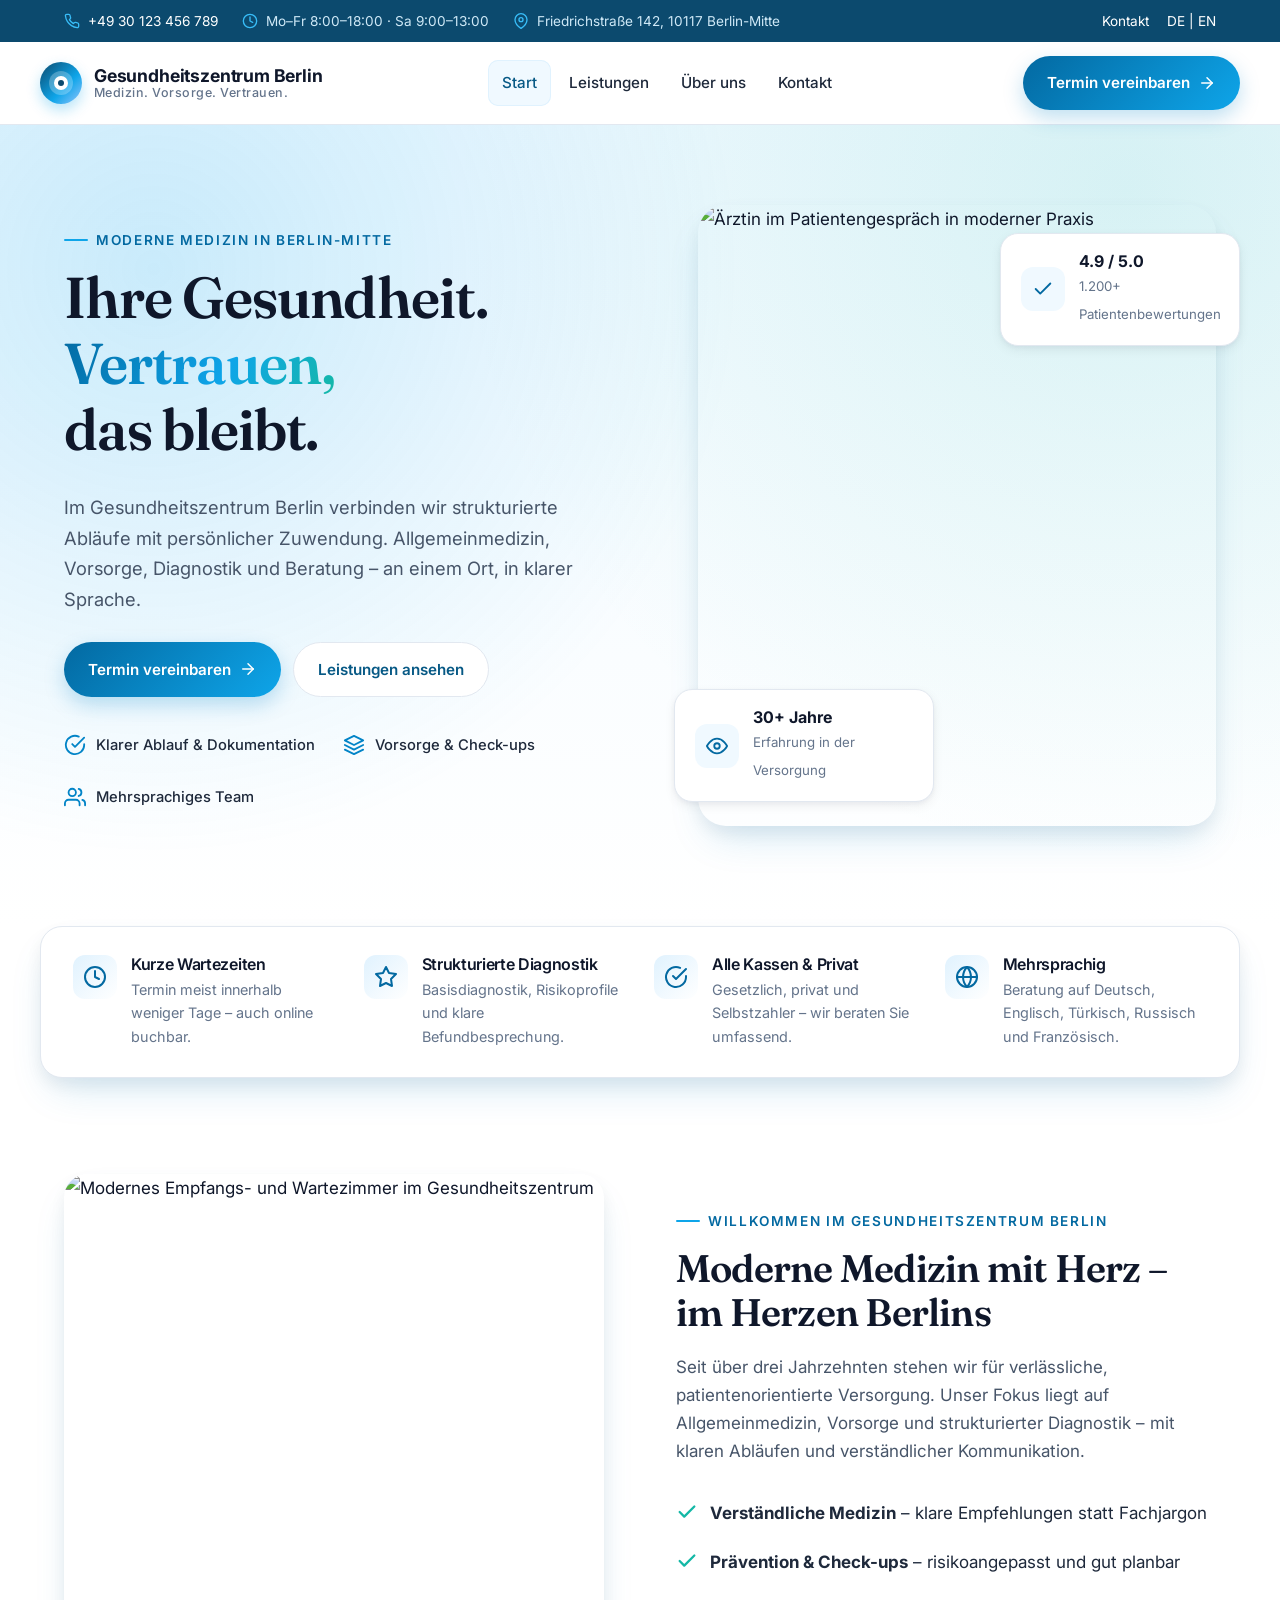
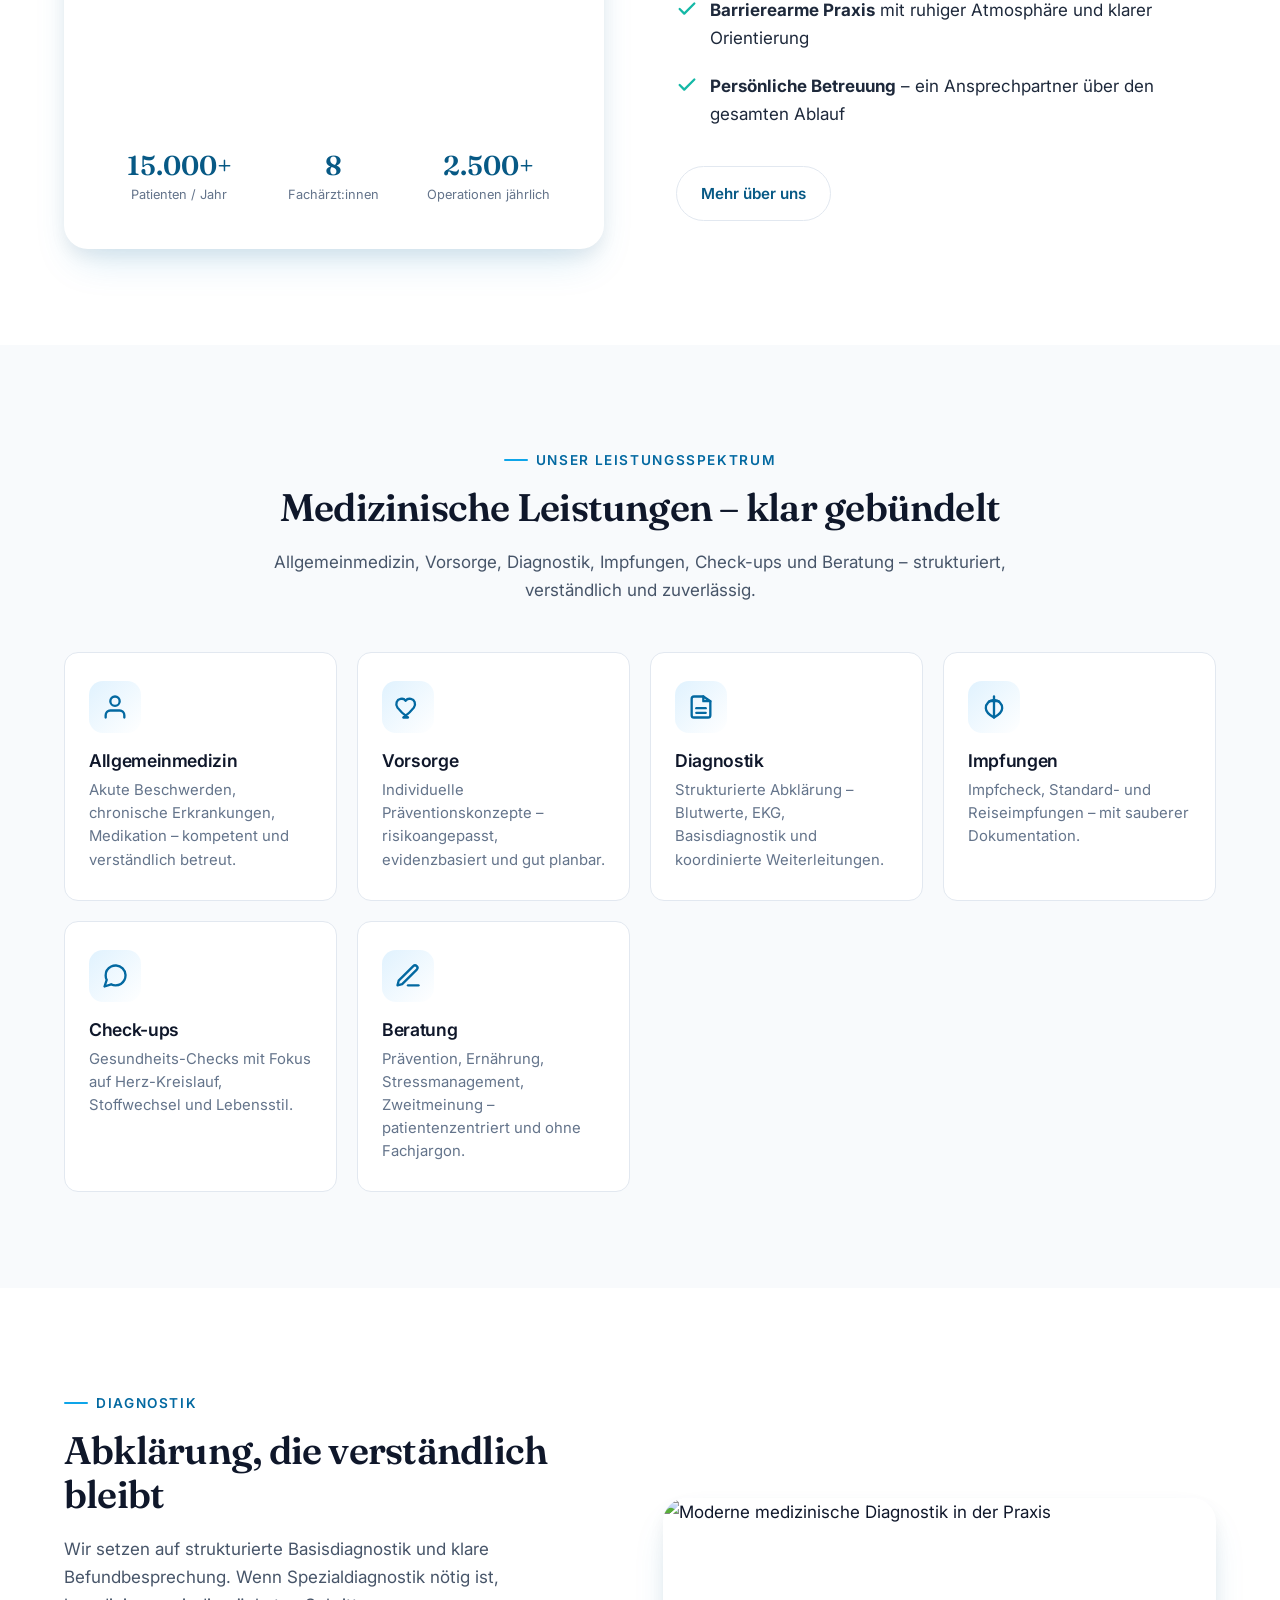
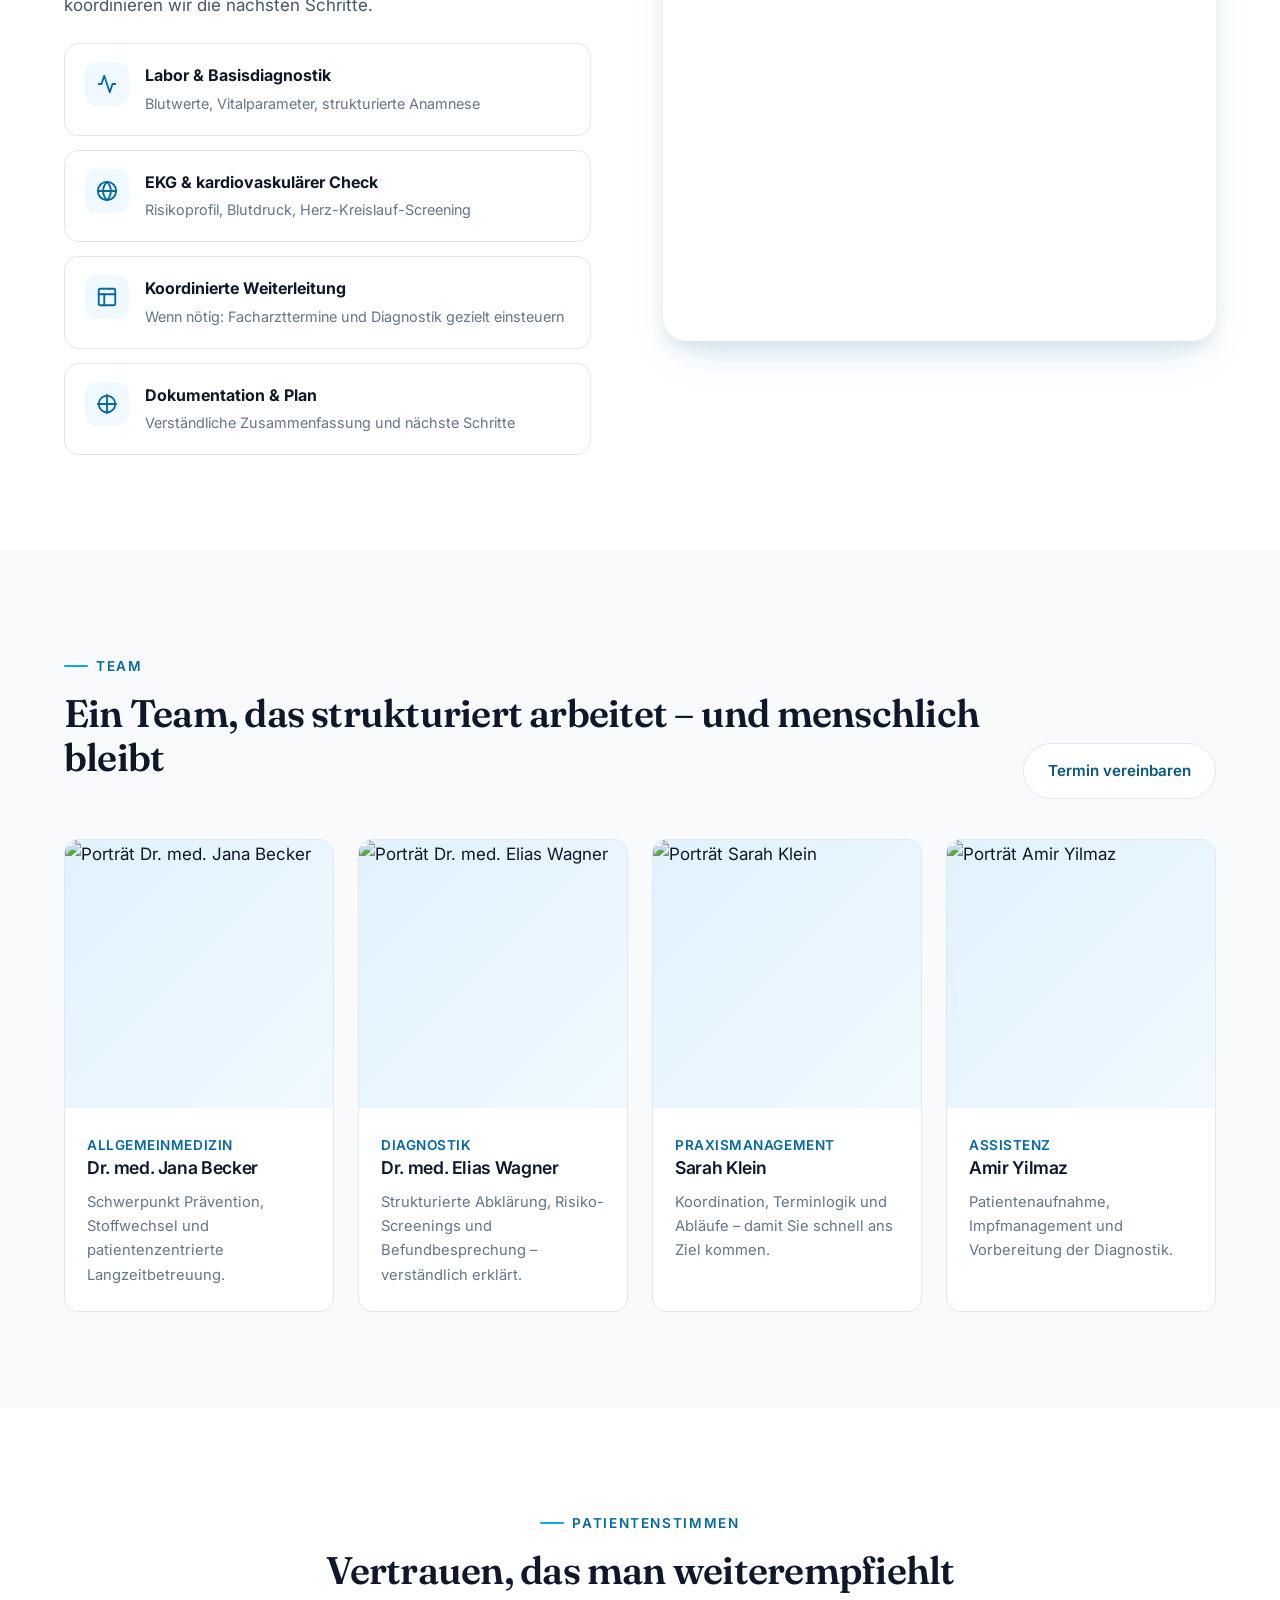
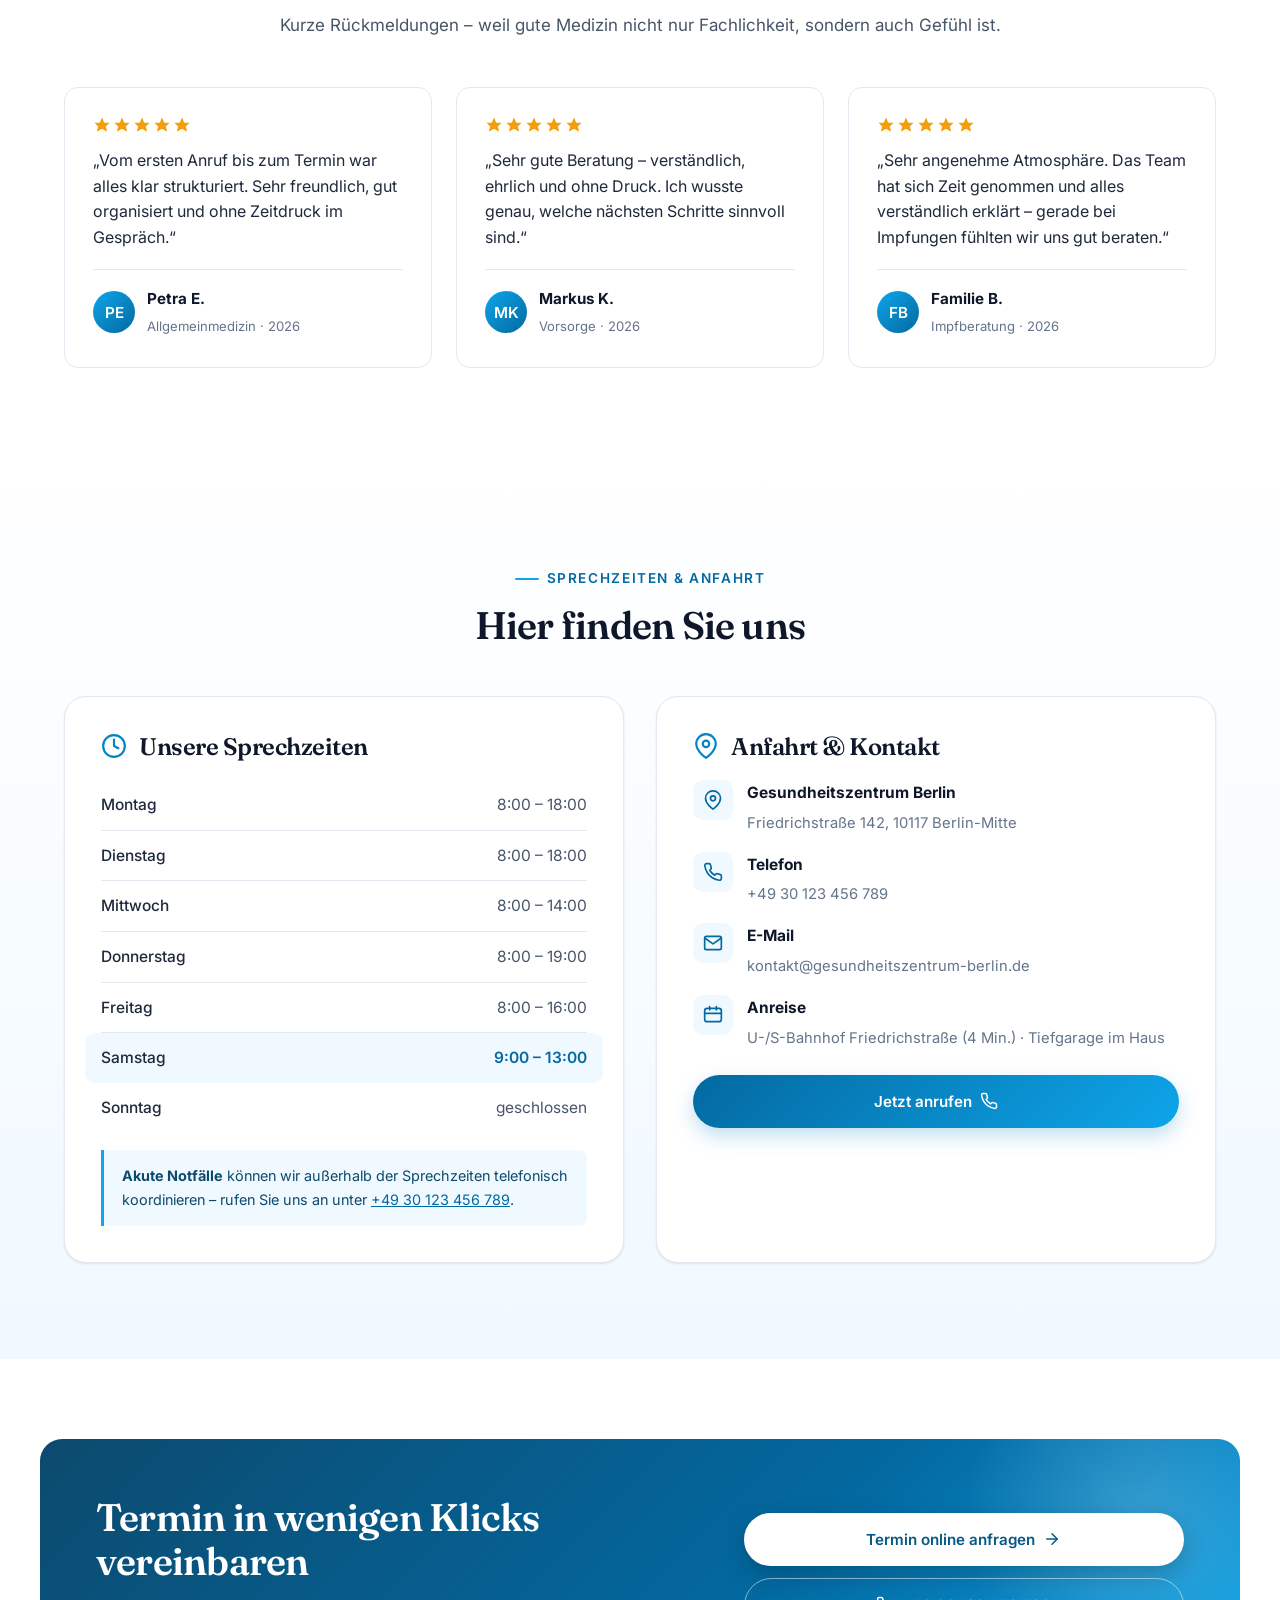
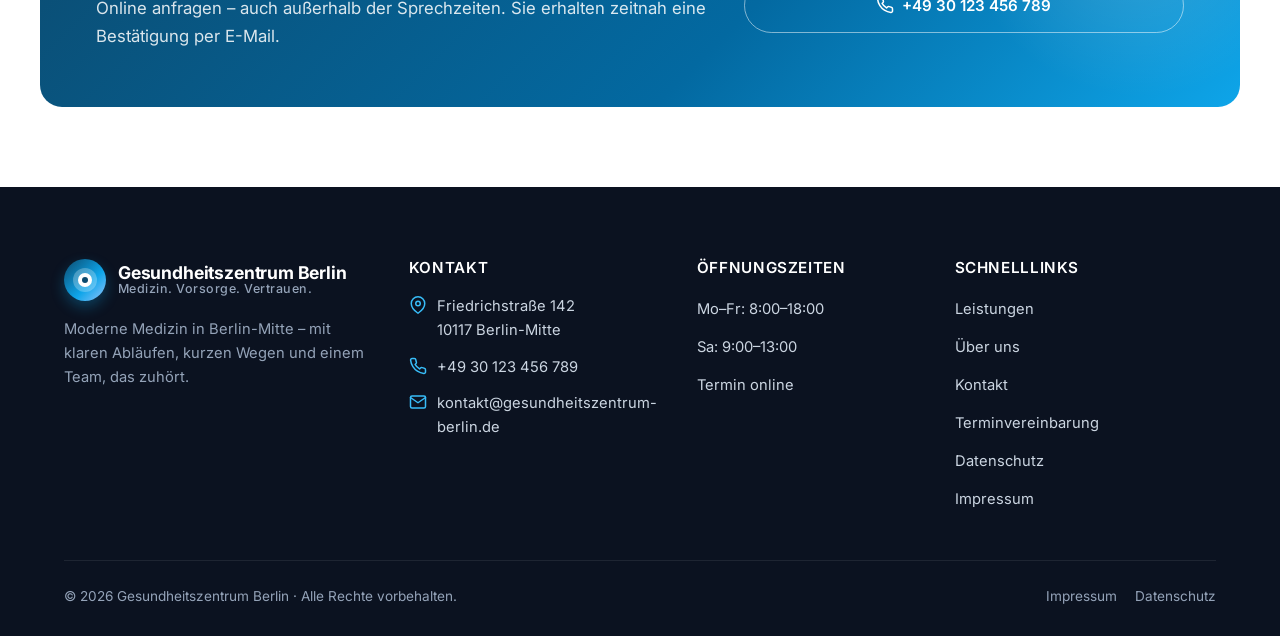
==== commit 7bc8b817: "feat: add clinic subpages and shared layout Generated with [Devin](https://cli.devin.ai/docs)  Co-Au" ====
--- a/index.html
+++ b/index.html
@@ -3,10 +3,10 @@
 <head>
   <meta charset="UTF-8" />
   <meta name="viewport" content="width=device-width, initial-scale=1.0" />
-  <title>Augenzentrum Berlin – Moderne Augenarztpraxis im Herzen Berlins</title>
+  <title>Gesundheitszentrum Berlin – Moderne Medizin in Berlin-Mitte</title>
   <meta
     name="description"
-    content="Das Augenzentrum Berlin ist eine moderne Augenarztpraxis mit modernster Diagnostik, OP-Zentrum und einem erfahrenen Team. Vorsorge, Grauer & Grüner Star, Netzhaut, LASIK, Kinderaugenheilkunde."
+    content="Das Gesundheitszentrum Berlin bietet moderne Allgemeinmedizin, Vorsorge, Diagnostik, Impfungen und Check-ups – mit einem erfahrenen Team und klaren Abläufen im Herzen Berlins."
   />
   <meta name="theme-color" content="#0c4a6e" />
   <link rel="preconnect" href="https://fonts.googleapis.com" />
@@ -19,893 +19,45 @@
     rel="icon"
     href="data:image/svg+xml,%3Csvg xmlns='http://www.w3.org/2000/svg' viewBox='0 0 100 100'%3E%3Cdefs%3E%3ClinearGradient id='g' x1='0%25' y1='0%25' x2='100%25' y2='100%25'%3E%3Cstop offset='0%25' stop-color='%230c4a6e'/%3E%3Cstop offset='60%25' stop-color='%230ea5e9'/%3E%3Cstop offset='100%25' stop-color='%2393c5fd'/%3E%3C/linearGradient%3E%3C/defs%3E%3Ccircle cx='50' cy='50' r='46' fill='url(%23g)'/%3E%3Ccircle cx='50' cy='50' r='14' fill='%23ffffff'/%3E%3Ccircle cx='50' cy='50' r='6' fill='%230c4a6e'/%3E%3C/svg%3E"
   />
-  <style>
-    /* =====================================================
-       Reset & Basis
-       ===================================================== */
-    *, *::before, *::after { box-sizing: border-box; }
-    html { scroll-behavior: smooth; -webkit-text-size-adjust: 100%; }
-    body {
-      margin: 0;
-      font-family: "Inter", -apple-system, BlinkMacSystemFont, "Segoe UI", Roboto, sans-serif;
-      font-size: 17px;
-      line-height: 1.65;
-      color: #0f172a;
-      background: #ffffff;
-      -webkit-font-smoothing: antialiased;
-      -moz-osx-font-smoothing: grayscale;
-    }
-    img { max-width: 100%; display: block; height: auto; }
-    a { color: inherit; text-decoration: none; }
-    button { font-family: inherit; cursor: pointer; border: none; background: none; }
-
-    :root {
-      --primary-900: #0c4a6e;
-      --primary-800: #075985;
-      --primary-700: #0369a1;
-      --primary-600: #0284c7;
-      --primary-500: #0ea5e9;
-      --primary-400: #38bdf8;
-      --primary-100: #e0f2fe;
-      --primary-50: #f0f9ff;
-      --accent: #14b8a6;
-      --ink: #0f172a;
-      --ink-2: #1e293b;
-      --muted: #475569;
-      --muted-2: #64748b;
-      --line: #e2e8f0;
-      --bg-soft: #f8fafc;
-      --gold: #f59e0b;
-      --shadow-sm: 0 1px 2px rgba(15, 23, 42, 0.04), 0 1px 3px rgba(15, 23, 42, 0.06);
-      --shadow-md: 0 4px 12px rgba(15, 23, 42, 0.06), 0 2px 4px rgba(15, 23, 42, 0.04);
-      --shadow-lg: 0 20px 40px -12px rgba(2, 132, 199, 0.18), 0 8px 16px rgba(15, 23, 42, 0.06);
-      --radius: 14px;
-      --radius-lg: 22px;
-      --container: 1200px;
-    }
-
-    /* =====================================================
-       Typography
-       ===================================================== */
-    h1, h2, h3, h4 {
-      font-family: "Fraunces", "Inter", Georgia, serif;
-      font-weight: 600;
-      letter-spacing: -0.02em;
-      color: var(--ink);
-      margin: 0 0 0.5em;
-      line-height: 1.15;
-    }
-    h1 { font-size: clamp(2.2rem, 4.5vw, 3.6rem); }
-    h2 { font-size: clamp(1.8rem, 3vw, 2.6rem); }
-    h3 { font-size: clamp(1.2rem, 1.6vw, 1.4rem); }
-    p  { margin: 0 0 1em; color: var(--muted); }
-    .eyebrow {
-      display: inline-flex;
-      align-items: center;
-      gap: 8px;
-      font-family: "Inter", sans-serif;
-      font-weight: 600;
-      font-size: 0.85rem;
-      letter-spacing: 0.12em;
-      text-transform: uppercase;
-      color: var(--primary-700);
-    }
-    .eyebrow::before {
-      content: "";
-      width: 24px;
-      height: 2px;
-      background: var(--primary-500);
-      border-radius: 2px;
-    }
-
-    /* =====================================================
-       Layout helpers
-       ===================================================== */
-    .container { max-width: var(--container); margin: 0 auto; padding: 0 24px; }
-    section { padding: 96px 0; }
-    @media (max-width: 768px) { section { padding: 64px 0; } }
-
-    /* =====================================================
-       Buttons
-       ===================================================== */
-    .btn {
-      display: inline-flex;
-      align-items: center;
-      justify-content: center;
-      gap: 8px;
-      padding: 14px 24px;
-      border-radius: 999px;
-      font-weight: 600;
-      font-size: 0.95rem;
-      transition: transform 0.15s ease, box-shadow 0.2s ease, background 0.2s ease, color 0.2s ease;
-      white-space: nowrap;
-    }
-    .btn-primary {
-      background: linear-gradient(135deg, var(--primary-700), var(--primary-500));
-      color: #ffffff;
-      box-shadow: 0 8px 20px rgba(2, 132, 199, 0.25);
-    }
-    .btn-primary:hover {
-      transform: translateY(-1px);
-      box-shadow: 0 12px 28px rgba(2, 132, 199, 0.35);
-    }
-    .btn-ghost {
-      background: #ffffff;
-      color: var(--primary-800);
-      border: 1px solid var(--line);
-    }
-    .btn-ghost:hover { background: var(--primary-50); border-color: var(--primary-100); }
-    .btn-outline-light {
-      color: #ffffff;
-      border: 1px solid rgba(255, 255, 255, 0.5);
-    }
-    .btn-outline-light:hover { background: rgba(255, 255, 255, 0.12); border-color: #ffffff; }
-    .btn svg { width: 18px; height: 18px; }
-
-    /* =====================================================
-       Top bar
-       ===================================================== */
-    .topbar { background: var(--primary-900); color: #cfe9f7; font-size: 0.85rem; }
-    .topbar .container {
-      display: flex;
-      justify-content: space-between;
-      align-items: center;
-      padding-top: 10px;
-      padding-bottom: 10px;
-      flex-wrap: wrap;
-      gap: 12px;
-    }
-    .topbar a { color: #ffffff; }
-    .topbar-info { display: flex; gap: 24px; flex-wrap: wrap; align-items: center; }
-    .topbar-info span { display: inline-flex; align-items: center; gap: 8px; }
-    .topbar-info svg { width: 16px; height: 16px; color: var(--primary-400); }
-    .topbar-actions { display: flex; gap: 18px; }
-    @media (max-width: 720px) {
-      .topbar-info { font-size: 0.8rem; gap: 14px; }
-      .topbar-actions { display: none; }
-    }
-
-    /* =====================================================
-       Header / Navigation
-       ===================================================== */
-    .site-header {
-      position: sticky;
-      top: 0;
-      z-index: 100;
-      background: rgba(255, 255, 255, 0.92);
-      backdrop-filter: saturate(180%) blur(12px);
-      -webkit-backdrop-filter: saturate(180%) blur(12px);
-      border-bottom: 1px solid var(--line);
-    }
-    .nav {
-      display: flex;
-      align-items: center;
-      justify-content: space-between;
-      padding: 14px 0;
-      gap: 24px;
-    }
-    .brand { display: flex; align-items: center; gap: 12px; font-weight: 700; color: var(--ink); }
-    .brand-logo {
-      width: 42px;
-      height: 42px;
-      border-radius: 50%;
-      background: linear-gradient(135deg, #0c4a6e, #0ea5e9 60%, #93c5fd);
-      position: relative;
-      display: grid;
-      place-items: center;
-      box-shadow: 0 6px 14px rgba(14, 165, 233, 0.3);
-    }
-    .brand-logo::after {
-      content: "";
-      width: 14px;
-      height: 14px;
-      border-radius: 50%;
-      background: #ffffff;
-      box-shadow: 0 0 0 5px rgba(255, 255, 255, 0.25);
-    }
-    .brand-logo::before {
-      content: "";
-      position: absolute;
-      width: 6px;
-      height: 6px;
-      border-radius: 50%;
-      background: var(--primary-900);
-      z-index: 2;
-    }
-    .brand-text { display: flex; flex-direction: column; line-height: 1.1; }
-    .brand-text strong { font-size: 1.1rem; letter-spacing: -0.01em; }
-    .brand-text span { font-size: 0.78rem; color: var(--muted-2); font-weight: 500; letter-spacing: 0.04em; }
-    .nav-menu { display: flex; gap: 4px; align-items: center; }
-    .nav-menu a {
-      padding: 10px 14px;
-      border-radius: 10px;
-      color: var(--ink-2);
-      font-weight: 500;
-      font-size: 0.95rem;
-      transition: background 0.15s, color 0.15s;
-    }
-    .nav-menu a:hover { background: var(--primary-50); color: var(--primary-800); }
-    .nav-cta { margin-left: 12px; }
-    .nav-toggle {
-      display: none;
-      width: 44px;
-      height: 44px;
-      border-radius: 10px;
-      align-items: center;
-      justify-content: center;
-      color: var(--ink);
-    }
-    .nav-toggle:hover { background: var(--primary-50); }
-    .nav-toggle svg { width: 24px; height: 24px; }
-    @media (max-width: 960px) {
-      .nav-menu, .nav-cta { display: none; }
-      .nav-toggle { display: inline-flex; }
-      .nav-menu.open {
-        display: flex;
-        flex-direction: column;
-        position: absolute;
-        top: 100%;
-        left: 0; right: 0;
-        background: #ffffff;
-        padding: 12px 16px 18px;
-        border-bottom: 1px solid var(--line);
-        gap: 0;
-      }
-      .nav-menu.open a { padding: 12px 14px; border-bottom: 1px solid var(--line); }
-      .nav-menu.open a:last-of-type { border-bottom: none; }
-      .nav-cta.open { display: inline-flex; margin: 8px 16px; }
-    }
-
-    /* =====================================================
-       Hero
-       ===================================================== */
-    .hero {
-      position: relative;
-      overflow: hidden;
-      background: linear-gradient(180deg, var(--primary-50) 0%, #ffffff 100%);
-      padding: 80px 0 100px;
-    }
-    .hero::before {
-      content: "";
-      position: absolute;
-      inset: 0;
-      background:
-        radial-gradient(circle at 12% 18%, rgba(14, 165, 233, 0.18), transparent 45%),
-        radial-gradient(circle at 88% 8%, rgba(20, 184, 166, 0.12), transparent 50%);
-      pointer-events: none;
-    }
-    .hero .container {
-      position: relative;
-      display: grid;
-      grid-template-columns: 1.1fr 1fr;
-      gap: 64px;
-      align-items: center;
-    }
-    .hero-content h1 span {
-      background: linear-gradient(120deg, var(--primary-700), var(--primary-500) 60%, var(--accent));
-      -webkit-background-clip: text;
-      background-clip: text;
-      color: transparent;
-    }
-    .hero-content p.lead {
-      font-size: 1.15rem;
-      color: var(--muted);
-      max-width: 540px;
-      margin-top: 12px;
-    }
-    .hero-cta { display: flex; gap: 12px; flex-wrap: wrap; margin-top: 28px; }
-    .hero-trust {
-      margin-top: 36px;
-      display: flex;
-      gap: 28px;
-      flex-wrap: wrap;
-      align-items: center;
-    }
-    .hero-trust-item {
-      display: flex;
-      align-items: center;
-      gap: 10px;
-      color: var(--ink-2);
-      font-size: 0.92rem;
-      font-weight: 500;
-    }
-    .hero-trust-item svg { width: 22px; height: 22px; color: var(--primary-600); flex-shrink: 0; }
-    .hero-visual { position: relative; }
-    .hero-image {
-      width: 100%;
-      aspect-ratio: 5 / 6;
-      border-radius: 28px;
-      object-fit: cover;
-      box-shadow: var(--shadow-lg);
-    }
-    .hero-card {
-      position: absolute;
-      background: #ffffff;
-      border-radius: 18px;
-      padding: 18px 20px;
-      box-shadow: var(--shadow-md);
-      border: 1px solid var(--line);
-      display: flex;
-      align-items: center;
-      gap: 14px;
-    }
-    .hero-card.card-1 { bottom: 24px; left: -24px; max-width: 260px; }
-    .hero-card.card-2 { top: 28px; right: -24px; max-width: 240px; }
-    .hero-card .icon {
-      width: 44px;
-      height: 44px;
-      border-radius: 12px;
-      background: var(--primary-50);
-      color: var(--primary-700);
-      display: grid;
-      place-items: center;
-      flex-shrink: 0;
-    }
-    .hero-card .icon svg { width: 22px; height: 22px; }
-    .hero-card strong { display: block; font-size: 1rem; color: var(--ink); line-height: 1.2; }
-    .hero-card span { font-size: 0.83rem; color: var(--muted-2); }
-    @media (max-width: 960px) {
-      .hero { padding: 60px 0 80px; }
-      .hero .container { grid-template-columns: 1fr; gap: 48px; }
-      .hero-visual { order: -1; max-width: 460px; margin: 0 auto; width: 100%; }
-      .hero-card.card-1 { left: 8px; }
-      .hero-card.card-2 { right: 8px; }
-    }
-    @media (max-width: 480px) {
-      .hero-card.card-1, .hero-card.card-2 { display: none; }
-    }
-
-    /* =====================================================
-       Highlights bar
-       ===================================================== */
-    .highlights { padding: 0; background: #ffffff; }
-    .highlights .container {
-      transform: translateY(-40px);
-      background: #ffffff;
-      border-radius: var(--radius-lg);
-      box-shadow: var(--shadow-lg);
-      border: 1px solid var(--line);
-      padding: 28px 32px;
-      display: grid;
-      grid-template-columns: repeat(4, 1fr);
-      gap: 28px;
-    }
-    .highlight { display: flex; align-items: flex-start; gap: 14px; }
-    .highlight .icon {
-      width: 44px;
-      height: 44px;
-      border-radius: 12px;
-      background: linear-gradient(135deg, var(--primary-100), #ffffff);
-      color: var(--primary-700);
-      display: grid;
-      place-items: center;
-      flex-shrink: 0;
-    }
-    .highlight svg { width: 24px; height: 24px; }
-    .highlight h4 {
-      font-family: "Inter", sans-serif;
-      font-size: 1rem;
-      margin: 0 0 4px;
-      color: var(--ink);
-    }
-    .highlight p { margin: 0; font-size: 0.9rem; color: var(--muted-2); }
-    @media (max-width: 900px) { .highlights .container { grid-template-columns: repeat(2, 1fr); } }
-    @media (max-width: 520px) { .highlights .container { grid-template-columns: 1fr; padding: 24px; } }
-
-    /* =====================================================
-       About
-       ===================================================== */
-    .about .container {
-      display: grid;
-      grid-template-columns: 1fr 1fr;
-      gap: 72px;
-      align-items: center;
-    }
-    .about-image {
-      position: relative;
-      border-radius: 24px;
-      overflow: hidden;
-      aspect-ratio: 4 / 5;
-      box-shadow: var(--shadow-lg);
-    }
-    .about-image img { width: 100%; height: 100%; object-fit: cover; }
-    .about-stats {
-      position: absolute;
-      bottom: 24px;
-      left: 24px;
-      right: 24px;
-      background: rgba(255, 255, 255, 0.96);
-      backdrop-filter: blur(8px);
-      border-radius: 16px;
-      padding: 18px 22px;
-      display: grid;
-      grid-template-columns: repeat(3, 1fr);
-      gap: 16px;
-    }
-    .about-stats div { text-align: center; }
-    .about-stats strong {
-      display: block;
-      font-family: "Fraunces", serif;
-      font-size: 1.7rem;
-      color: var(--primary-800);
-      font-weight: 600;
-      line-height: 1;
-    }
-    .about-stats span { font-size: 0.8rem; color: var(--muted-2); }
-    .about-text ul { list-style: none; padding: 0; margin: 24px 0 28px; }
-    .about-text li {
-      display: flex;
-      gap: 12px;
-      align-items: flex-start;
-      padding: 10px 0;
-      color: var(--ink-2);
-    }
-    .about-text li svg {
-      width: 22px;
-      height: 22px;
-      color: var(--accent);
-      flex-shrink: 0;
-      margin-top: 2px;
-    }
-    @media (max-width: 900px) {
-      .about .container { grid-template-columns: 1fr; gap: 48px; }
-      .about-image { max-width: 480px; margin: 0 auto; width: 100%; }
-    }
-
-    /* =====================================================
-       Services / Leistungen
-       ===================================================== */
-    .services { background: var(--bg-soft); }
-    .services-header { max-width: 760px; margin: 0 auto 48px; text-align: center; }
-    .services-grid { display: grid; grid-template-columns: repeat(4, 1fr); gap: 20px; }
-    .service-card {
-      background: #ffffff;
-      border: 1px solid var(--line);
-      border-radius: var(--radius);
-      padding: 28px 24px;
-      transition: transform 0.2s ease, box-shadow 0.2s ease, border-color 0.2s ease;
-      position: relative;
-      overflow: hidden;
-    }
-    .service-card::before {
-      content: "";
-      position: absolute;
-      top: 0; left: 0; right: 0;
-      height: 3px;
-      background: linear-gradient(90deg, var(--primary-700), var(--primary-400));
-      transform: scaleX(0);
-      transform-origin: left;
-      transition: transform 0.3s ease;
-    }
-    .service-card:hover {
-      transform: translateY(-4px);
-      box-shadow: var(--shadow-md);
-      border-color: var(--primary-100);
-    }
-    .service-card:hover::before { transform: scaleX(1); }
-    .service-icon {
-      width: 52px;
-      height: 52px;
-      border-radius: 14px;
-      background: linear-gradient(135deg, var(--primary-100), #ffffff);
-      color: var(--primary-700);
-      display: grid;
-      place-items: center;
-      margin-bottom: 18px;
-    }
-    .service-icon svg { width: 28px; height: 28px; }
-    .service-card h3 {
-      font-family: "Inter", sans-serif;
-      font-size: 1.1rem;
-      font-weight: 600;
-      margin: 0 0 8px;
-      color: var(--ink);
-    }
-    .service-card p { margin: 0; font-size: 0.93rem; color: var(--muted-2); line-height: 1.55; }
-    @media (max-width: 1080px) { .services-grid { grid-template-columns: repeat(3, 1fr); } }
-    @media (max-width: 800px) { .services-grid { grid-template-columns: repeat(2, 1fr); } }
-    @media (max-width: 480px) { .services-grid { grid-template-columns: 1fr; } }
-
-    /* =====================================================
-       Technologie / Diagnostik
-       ===================================================== */
-    .tech .container {
-      display: grid;
-      grid-template-columns: 1fr 1.05fr;
-      gap: 72px;
-      align-items: center;
-    }
-    .tech-list { list-style: none; padding: 0; margin: 24px 0 0; display: grid; gap: 14px; }
-    .tech-list li {
-      display: flex;
-      gap: 16px;
-      padding: 18px 20px;
-      background: #ffffff;
-      border: 1px solid var(--line);
-      border-radius: 14px;
-      transition: border-color 0.2s, transform 0.15s;
-    }
-    .tech-list li:hover { border-color: var(--primary-100); transform: translateX(4px); }
-    .tech-list .icon {
-      width: 44px;
-      height: 44px;
-      border-radius: 12px;
-      background: var(--primary-50);
-      color: var(--primary-700);
-      display: grid;
-      place-items: center;
-      flex-shrink: 0;
-    }
-    .tech-list svg { width: 22px; height: 22px; }
-    .tech-list strong { display: block; color: var(--ink); font-size: 1rem; }
-    .tech-list span { color: var(--muted-2); font-size: 0.9rem; }
-    .tech-image {
-      border-radius: 24px;
-      overflow: hidden;
-      aspect-ratio: 5 / 4;
-      box-shadow: var(--shadow-lg);
-    }
-    .tech-image img { width: 100%; height: 100%; object-fit: cover; }
-    @media (max-width: 900px) { .tech .container { grid-template-columns: 1fr; gap: 40px; } }
-
-    /* =====================================================
-       Team
-       ===================================================== */
-    .team { background: var(--bg-soft); }
-    .team-header {
-      display: flex;
-      justify-content: space-between;
-      align-items: flex-end;
-      gap: 24px;
-      margin-bottom: 40px;
-    }
-    .team-grid { display: grid; grid-template-columns: repeat(4, 1fr); gap: 24px; }
-    .team-card {
-      background: #ffffff;
-      border-radius: var(--radius);
-      overflow: hidden;
-      border: 1px solid var(--line);
-      transition: transform 0.2s, box-shadow 0.2s;
-    }
-    .team-card:hover { transform: translateY(-4px); box-shadow: var(--shadow-md); }
-    .team-photo {
-      aspect-ratio: 1 / 1;
-      overflow: hidden;
-      background: linear-gradient(135deg, var(--primary-100), var(--primary-50));
-    }
-    .team-photo img {
-      width: 100%;
-      height: 100%;
-      object-fit: cover;
-      transition: transform 0.4s ease;
-    }
-    .team-card:hover .team-photo img { transform: scale(1.04); }
-    .team-info { padding: 22px 22px 24px; }
-    .team-info h3 {
-      font-family: "Inter", sans-serif;
-      font-size: 1.1rem;
-      margin: 0 0 4px;
-      color: var(--ink);
-    }
-    .team-role {
-      color: var(--primary-700);
-      font-size: 0.85rem;
-      font-weight: 600;
-      letter-spacing: 0.04em;
-      text-transform: uppercase;
-    }
-    .team-info p { margin: 12px 0 0; font-size: 0.92rem; color: var(--muted-2); }
-    @media (max-width: 1024px) { .team-grid { grid-template-columns: repeat(2, 1fr); } }
-    @media (max-width: 540px) { .team-grid { grid-template-columns: 1fr; } }
-    @media (max-width: 720px) {
-      .team-header { flex-direction: column; align-items: flex-start; }
-    }
-
-    /* =====================================================
-       Testimonials
-       ===================================================== */
-    .testimonials-grid { display: grid; grid-template-columns: repeat(3, 1fr); gap: 24px; }
-    .testimonial {
-      background: #ffffff;
-      border: 1px solid var(--line);
-      border-radius: var(--radius);
-      padding: 28px;
-      position: relative;
-    }
-    .stars { display: flex; gap: 2px; color: var(--gold); margin-bottom: 14px; }
-    .stars svg { width: 18px; height: 18px; }
-    .testimonial p {
-      color: var(--ink-2);
-      font-size: 1rem;
-      line-height: 1.6;
-      margin: 0 0 18px;
-    }
-    .testimonial-author {
-      display: flex;
-      align-items: center;
-      gap: 12px;
-      padding-top: 16px;
-      border-top: 1px solid var(--line);
-    }
-    .author-avatar {
-      width: 42px;
-      height: 42px;
-      border-radius: 50%;
-      background: linear-gradient(135deg, var(--primary-500), var(--primary-700));
-      color: #ffffff;
-      display: grid;
-      place-items: center;
-      font-weight: 600;
-      font-size: 0.95rem;
-    }
-    .author-info strong { display: block; font-size: 0.95rem; color: var(--ink); }
-    .author-info span { font-size: 0.82rem; color: var(--muted-2); }
-    @media (max-width: 900px) { .testimonials-grid { grid-template-columns: 1fr; } }
-
-    /* =====================================================
-       Sprechzeiten / Standort
-       ===================================================== */
-    .visit { background: linear-gradient(180deg, #ffffff 0%, var(--primary-50) 100%); }
-    .visit-grid { display: grid; grid-template-columns: 1fr 1fr; gap: 32px; }
-    .visit-card {
-      background: #ffffff;
-      border: 1px solid var(--line);
-      border-radius: var(--radius-lg);
-      padding: 36px;
-      box-shadow: var(--shadow-sm);
-    }
-    .visit-card h3 {
-      font-family: "Fraunces", serif;
-      font-size: 1.5rem;
-      margin: 0 0 20px;
-      display: flex;
-      align-items: center;
-      gap: 12px;
-    }
-    .visit-card h3 svg { width: 26px; height: 26px; color: var(--primary-600); }
-    .hours-list { list-style: none; padding: 0; margin: 0; }
-    .hours-list li {
-      display: flex;
-      justify-content: space-between;
-      padding: 12px 0;
-      border-bottom: 1px solid var(--line);
-      font-size: 0.97rem;
-    }
-    .hours-list li:last-child { border-bottom: none; }
-    .hours-list li.today {
-      background: var(--primary-50);
-      margin: 0 -16px;
-      padding: 12px 16px;
-      border-radius: 10px;
-      border-bottom: none;
-      font-weight: 600;
-      color: var(--primary-800);
-    }
-    .hours-list li.today + li { border-top: none; }
-    .hours-list span:first-child { color: var(--ink-2); font-weight: 500; }
-    .hours-list span:last-child { color: var(--muted); }
-    .hours-list li.today span:last-child { color: var(--primary-700); font-weight: 600; }
-    .visit-note {
-      margin-top: 18px;
-      padding: 14px 18px;
-      background: var(--primary-50);
-      border-left: 3px solid var(--primary-500);
-      border-radius: 0 8px 8px 0;
-      font-size: 0.9rem;
-      color: var(--primary-900);
-    }
-    .visit-note strong { color: var(--primary-900); }
-    .location-info { display: grid; gap: 16px; }
-    .location-item { display: flex; gap: 14px; }
-    .location-item .icon {
-      width: 40px; height: 40px;
-      border-radius: 10px;
-      background: var(--primary-50);
-      color: var(--primary-700);
-      display: grid;
-      place-items: center;
-      flex-shrink: 0;
-    }
-    .location-item svg { width: 20px; height: 20px; }
-    .location-item strong {
-      display: block;
-      color: var(--ink);
-      font-size: 0.97rem;
-      margin-bottom: 2px;
-    }
-    .location-item span { color: var(--muted-2); font-size: 0.92rem; }
-    @media (max-width: 800px) { .visit-grid { grid-template-columns: 1fr; } }
-
-    /* =====================================================
-       CTA Banner
-       ===================================================== */
-    .cta-banner { padding: 80px 0; }
-    .cta-banner .container {
-      background: linear-gradient(135deg, var(--primary-900) 0%, var(--primary-700) 60%, var(--primary-500) 100%);
-      border-radius: var(--radius-lg);
-      padding: 56px 56px;
-      color: #ffffff;
-      display: grid;
-      grid-template-columns: 1.4fr 1fr;
-      gap: 32px;
-      align-items: center;
-      position: relative;
-      overflow: hidden;
-    }
-    .cta-banner .container::before {
-      content: "";
-      position: absolute;
-      width: 360px; height: 360px;
-      border-radius: 50%;
-      background: radial-gradient(circle, rgba(255, 255, 255, 0.18), transparent 70%);
-      top: -100px;
-      right: -80px;
-    }
-    .cta-banner h2 { color: #ffffff; margin: 0 0 12px; }
-    .cta-banner p { color: rgba(255, 255, 255, 0.85); margin: 0; font-size: 1.05rem; }
-    .cta-banner-actions {
-      display: flex;
-      flex-direction: column;
-      gap: 12px;
-      position: relative;
-      z-index: 1;
-    }
-    .cta-banner .btn-primary {
-      background: #ffffff;
-      color: var(--primary-800);
-      box-shadow: 0 8px 24px rgba(0, 0, 0, 0.2);
-    }
-    .cta-banner .btn-primary:hover { background: var(--primary-50); }
-    @media (max-width: 800px) {
-      .cta-banner .container { grid-template-columns: 1fr; padding: 40px 28px; }
-    }
-
-    /* =====================================================
-       Footer
-       ===================================================== */
-    .site-footer { background: #0b1220; color: #cbd5e1; padding: 72px 0 28px; }
-    .footer-grid {
-      display: grid;
-      grid-template-columns: 1.4fr 1fr 1fr 1.2fr;
-      gap: 40px;
-      padding-bottom: 48px;
-      border-bottom: 1px solid rgba(255, 255, 255, 0.08);
-    }
-    .footer-brand { display: flex; flex-direction: column; gap: 16px; }
-    .footer-brand .brand { color: #ffffff; }
-    .footer-brand .brand-text strong { color: #ffffff; }
-    .footer-brand .brand-text span { color: #94a3b8; }
-    .footer-brand p { color: #94a3b8; font-size: 0.92rem; max-width: 320px; margin: 0; }
-    .footer-col h4 {
-      color: #ffffff;
-      font-family: "Inter", sans-serif;
-      font-size: 0.95rem;
-      font-weight: 600;
-      letter-spacing: 0.04em;
-      text-transform: uppercase;
-      margin: 0 0 18px;
-    }
-    .footer-col ul { list-style: none; padding: 0; margin: 0; display: grid; gap: 10px; }
-    .footer-col a { color: #cbd5e1; font-size: 0.92rem; transition: color 0.15s; }
-    .footer-col a:hover { color: var(--primary-400); }
-    .footer-contact { display: grid; gap: 12px; font-size: 0.92rem; color: #cbd5e1; }
-    .footer-contact div { display: flex; gap: 10px; align-items: flex-start; }
-    .footer-contact svg {
-      width: 18px; height: 18px;
-      color: var(--primary-400);
-      flex-shrink: 0;
-      margin-top: 2px;
-    }
-    .footer-bottom {
-      display: flex;
-      justify-content: space-between;
-      align-items: center;
-      padding-top: 24px;
-      gap: 16px;
-      flex-wrap: wrap;
-      font-size: 0.85rem;
-      color: #94a3b8;
-    }
-    .footer-bottom a:hover { color: #ffffff; }
-    .footer-bottom-links { display: flex; gap: 18px; flex-wrap: wrap; }
-    @media (max-width: 900px) { .footer-grid { grid-template-columns: 1fr 1fr; } }
-    @media (max-width: 540px) { .footer-grid { grid-template-columns: 1fr; } }
-
-    /* =====================================================
-       Reveal animations
-       ===================================================== */
-    .reveal {
-      opacity: 0;
-      transform: translateY(20px);
-      transition: opacity 0.7s ease, transform 0.7s ease;
-    }
-    .reveal.visible { opacity: 1; transform: translateY(0); }
-    @media (prefers-reduced-motion: reduce) {
-      .reveal { opacity: 1; transform: none; transition: none; }
-      html { scroll-behavior: auto; }
-    }
-  </style>
+  <link rel="stylesheet" href="assets/styles.css" />
 </head>
 <body>
-
-  <!-- ============ TOP INFO BAR ============ -->
-  <div class="topbar">
-    <div class="container">
-      <div class="topbar-info">
-        <span>
-          <svg viewBox="0 0 24 24" fill="none" stroke="currentColor" stroke-width="2" stroke-linecap="round" stroke-linejoin="round"><path d="M22 16.92v3a2 2 0 0 1-2.18 2 19.79 19.79 0 0 1-8.63-3.07 19.5 19.5 0 0 1-6-6A19.79 19.79 0 0 1 2.12 4.18 2 2 0 0 1 4.11 2h3a2 2 0 0 1 2 1.72 12.84 12.84 0 0 0 .7 2.81 2 2 0 0 1-.45 2.11L8.09 9.91a16 16 0 0 0 6 6l1.27-1.27a2 2 0 0 1 2.11-.45 12.84 12.84 0 0 0 2.81.7A2 2 0 0 1 22 16.92z"/></svg>
-          <a href="tel:+4930123456789">+49&nbsp;30&nbsp;123&nbsp;456&nbsp;789</a>
-        </span>
-        <span>
-          <svg viewBox="0 0 24 24" fill="none" stroke="currentColor" stroke-width="2" stroke-linecap="round" stroke-linejoin="round"><circle cx="12" cy="12" r="10"/><polyline points="12 6 12 12 16 14"/></svg>
-          Mo–Fr 8:00–18:00 · Sa 9:00–13:00
-        </span>
-        <span>
-          <svg viewBox="0 0 24 24" fill="none" stroke="currentColor" stroke-width="2" stroke-linecap="round" stroke-linejoin="round"><path d="M21 10c0 7-9 13-9 13s-9-6-9-13a9 9 0 0 1 18 0z"/><circle cx="12" cy="10" r="3"/></svg>
-          Friedrichstraße 142, 10117 Berlin-Mitte
-        </span>
-      </div>
-      <div class="topbar-actions">
-        <a href="#kontakt">Notfall</a>
-        <a href="#" aria-label="Sprache wechseln">DE&nbsp;|&nbsp;EN</a>
-      </div>
-    </div>
-  </div>
-
-  <!-- ============ HEADER ============ -->
-  <header class="site-header">
-    <div class="container nav">
-      <a href="#" class="brand" aria-label="Augenzentrum Berlin – Startseite">
-        <span class="brand-logo" aria-hidden="true"></span>
-        <span class="brand-text">
-          <strong>Augenzentrum Berlin</strong>
-          <span>Praxis für Augenheilkunde</span>
-        </span>
-      </a>
-      <nav class="nav-menu" id="navMenu" aria-label="Hauptnavigation">
-        <a href="#leistungen">Leistungen</a>
-        <a href="#diagnostik">Diagnostik</a>
-        <a href="#team">Team</a>
-        <a href="#patienten">Patienten</a>
-        <a href="#sprechzeiten">Sprechzeiten</a>
-        <a href="#kontakt">Kontakt</a>
-      </nav>
-      <a href="#kontakt" class="btn btn-primary nav-cta" id="navCta">
-        Termin online buchen
-        <svg viewBox="0 0 24 24" fill="none" stroke="currentColor" stroke-width="2" stroke-linecap="round" stroke-linejoin="round"><line x1="5" y1="12" x2="19" y2="12"/><polyline points="12 5 19 12 12 19"/></svg>
-      </a>
-      <button class="nav-toggle" id="navToggle" aria-label="Menü öffnen" aria-expanded="false">
-        <svg viewBox="0 0 24 24" fill="none" stroke="currentColor" stroke-width="2" stroke-linecap="round" stroke-linejoin="round"><line x1="3" y1="12" x2="21" y2="12"/><line x1="3" y1="6" x2="21" y2="6"/><line x1="3" y1="18" x2="21" y2="18"/></svg>
-      </button>
-    </div>
-  </header>
-
+  <a class="skip-link" href="#main">Zum Inhalt</a>
+
+  <div id="siteHeader"></div>
+  <noscript>
+    <div class="container" style="padding: 18px 24px;">
+      <p><strong>Navigation:</strong> <a href="index.html">Start</a> · <a href="leistungen.html">Leistungen</a> · <a href="ueber-uns.html">Über uns</a> · <a href="kontakt.html">Kontakt</a> · <a href="termin.html">Termin</a></p>
+    </div>
+  </noscript>
+
+  <main id="main">
   <!-- ============ HERO ============ -->
   <section class="hero">
     <div class="container">
       <div class="hero-content reveal">
-        <p class="eyebrow">Augenheilkunde auf Spitzenniveau</p>
-        <h1>Klare Sicht. <span>Vertrauen,</span><br />das man sieht.</h1>
+        <p class="eyebrow">Moderne Medizin in Berlin-Mitte</p>
+        <h1>Ihre Gesundheit. <span>Vertrauen,</span><br />das bleibt.</h1>
         <p class="lead">
-          Im Augenzentrum Berlin verbinden wir modernste Medizintechnik mit
-          persönlicher Zuwendung. Vorsorge, Diagnostik und ambulante Operationen –
-          alles unter einem Dach im Herzen der Hauptstadt.
+          Im Gesundheitszentrum Berlin verbinden wir strukturierte Abläufe mit
+          persönlicher Zuwendung. Allgemeinmedizin, Vorsorge, Diagnostik und
+          Beratung – an einem Ort, in klarer Sprache.
         </p>
         <div class="hero-cta">
-          <a href="#kontakt" class="btn btn-primary">
-            Termin online buchen
+          <a href="termin.html" class="btn btn-primary">
+            Termin vereinbaren
             <svg viewBox="0 0 24 24" fill="none" stroke="currentColor" stroke-width="2" stroke-linecap="round" stroke-linejoin="round"><line x1="5" y1="12" x2="19" y2="12"/><polyline points="12 5 19 12 12 19"/></svg>
           </a>
-          <a href="#leistungen" class="btn btn-ghost">Unsere Leistungen</a>
+          <a href="leistungen.html" class="btn btn-ghost">Leistungen ansehen</a>
         </div>
         <div class="hero-trust">
           <div class="hero-trust-item">
             <svg viewBox="0 0 24 24" fill="none" stroke="currentColor" stroke-width="2" stroke-linecap="round" stroke-linejoin="round"><path d="M22 11.08V12a10 10 0 1 1-5.93-9.14"/><polyline points="22 4 12 14.01 9 11.01"/></svg>
-            Alle Kassen &amp; Privat
+            Klarer Ablauf &amp; Dokumentation
           </div>
           <div class="hero-trust-item">
             <svg viewBox="0 0 24 24" fill="none" stroke="currentColor" stroke-width="2" stroke-linecap="round" stroke-linejoin="round"><path d="M12 2L2 7l10 5 10-5-10-5z"/><path d="M2 17l10 5 10-5"/><path d="M2 12l10 5 10-5"/></svg>
-            Zertifiziertes OP-Zentrum
+            Vorsorge &amp; Check-ups
           </div>
           <div class="hero-trust-item">
             <svg viewBox="0 0 24 24" fill="none" stroke="currentColor" stroke-width="2" stroke-linecap="round" stroke-linejoin="round"><path d="M17 21v-2a4 4 0 0 0-4-4H5a4 4 0 0 0-4 4v2"/><circle cx="9" cy="7" r="4"/><path d="M23 21v-2a4 4 0 0 0-3-3.87"/><path d="M16 3.13a4 4 0 0 1 0 7.75"/></svg>
@@ -917,7 +69,7 @@
         <img
           class="hero-image"
           src="https://images.unsplash.com/photo-1551601651-2a8555f1a136?auto=format&fit=crop&w=1100&q=80"
-          alt="Augenärztin untersucht Patient mit Spaltlampe"
+          alt="Ärztin im Patientengespräch in moderner Praxis"
           loading="eager"
         />
         <div class="hero-card card-1">
@@ -926,7 +78,7 @@
           </div>
           <div>
             <strong>30+ Jahre</strong>
-            <span>Erfahrung in Augenchirurgie</span>
+            <span>Erfahrung in der Versorgung</span>
           </div>
         </div>
         <div class="hero-card card-2">
@@ -959,8 +111,8 @@
           <svg viewBox="0 0 24 24" fill="none" stroke="currentColor" stroke-width="2" stroke-linecap="round" stroke-linejoin="round"><path d="M12 2l3 6 7 1-5 5 1 7-6-3-6 3 1-7-5-5 7-1z"/></svg>
         </div>
         <div>
-          <h4>Modernste Diagnostik</h4>
-          <p>OCT, Topographie, Fundus-Imaging und KI-gestützte Auswertung.</p>
+          <h4>Strukturierte Diagnostik</h4>
+          <p>Basisdiagnostik, Risikoprofile und klare Befundbesprechung.</p>
         </div>
       </div>
       <div class="highlight">
@@ -990,7 +142,7 @@
       <div class="about-image reveal">
         <img
           src="https://images.unsplash.com/photo-1631815589968-fdb09a223b1e?auto=format&fit=crop&w=900&q=80"
-          alt="Modernes Empfangs- und Wartezimmer der Augenarztpraxis"
+          alt="Modernes Empfangs- und Wartezimmer im Gesundheitszentrum"
         />
         <div class="about-stats">
           <div>
@@ -1008,32 +160,32 @@
         </div>
       </div>
       <div class="about-text reveal">
-        <p class="eyebrow">Willkommen im Augenzentrum Berlin</p>
-        <h2>Spitzenmedizin mit Herz – im Herzen Berlins</h2>
+        <p class="eyebrow">Willkommen im Gesundheitszentrum Berlin</p>
+        <h2>Moderne Medizin mit Herz – im Herzen Berlins</h2>
         <p>
-          Seit über drei Jahrzehnten stehen wir für moderne Augenheilkunde auf
-          universitärem Niveau. Auf 1.200&nbsp;m² vereinen wir Diagnostik,
-          konservative Therapie und ein zertifiziertes ambulantes OP-Zentrum.
+          Seit über drei Jahrzehnten stehen wir für verlässliche, patientenorientierte Versorgung.
+          Unser Fokus liegt auf Allgemeinmedizin, Vorsorge und strukturierter Diagnostik –
+          mit klaren Abläufen und verständlicher Kommunikation.
         </p>
         <ul>
           <li>
             <svg viewBox="0 0 24 24" fill="none" stroke="currentColor" stroke-width="2.5" stroke-linecap="round" stroke-linejoin="round"><polyline points="20 6 9 17 4 12"/></svg>
-            <span><strong>Universitäre Expertise</strong> – Fachärzt:innen mit Lehre an der Charité</span>
+            <span><strong>Verständliche Medizin</strong> – klare Empfehlungen statt Fachjargon</span>
           </li>
           <li>
             <svg viewBox="0 0 24 24" fill="none" stroke="currentColor" stroke-width="2.5" stroke-linecap="round" stroke-linejoin="round"><polyline points="20 6 9 17 4 12"/></svg>
-            <span><strong>Eigenes OP-Zentrum</strong> für Katarakt, Refraktive Chirurgie &amp; intravitreale Therapie</span>
+            <span><strong>Prävention &amp; Check-ups</strong> – risikoangepasst und gut planbar</span>
           </li>
           <li>
             <svg viewBox="0 0 24 24" fill="none" stroke="currentColor" stroke-width="2.5" stroke-linecap="round" stroke-linejoin="round"><polyline points="20 6 9 17 4 12"/></svg>
-            <span><strong>Barrierefreie Praxis</strong> mit ruhiger Atmosphäre und kurzer Wartezeit</span>
+            <span><strong>Barrierearme Praxis</strong> mit ruhiger Atmosphäre und klarer Orientierung</span>
           </li>
           <li>
             <svg viewBox="0 0 24 24" fill="none" stroke="currentColor" stroke-width="2.5" stroke-linecap="round" stroke-linejoin="round"><polyline points="20 6 9 17 4 12"/></svg>
-            <span><strong>Persönliche Betreuung</strong> – ein Ansprechpartner über die gesamte Behandlung</span>
+            <span><strong>Persönliche Betreuung</strong> – ein Ansprechpartner über den gesamten Ablauf</span>
           </li>
         </ul>
-        <a href="#team" class="btn btn-ghost">Unser Team kennenlernen</a>
+        <a href="ueber-uns.html" class="btn btn-ghost">Mehr über uns</a>
       </div>
     </div>
   </section>
@@ -1043,65 +195,51 @@
     <div class="container">
       <div class="services-header reveal">
         <p class="eyebrow" style="justify-content: center;">Unser Leistungsspektrum</p>
-        <h2>Augenheilkunde in voller Bandbreite</h2>
-        <p>Von der jährlichen Vorsorge bis zur komplexen Mikrochirurgie – wir begleiten Sie in jeder Lebenslage rund um Ihre Augengesundheit.</p>
+        <h2>Medizinische Leistungen – klar gebündelt</h2>
+        <p>Allgemeinmedizin, Vorsorge, Diagnostik, Impfungen, Check-ups und Beratung – strukturiert, verständlich und zuverlässig.</p>
       </div>
       <div class="services-grid">
         <div class="service-card reveal">
           <div class="service-icon">
-            <svg viewBox="0 0 24 24" fill="none" stroke="currentColor" stroke-width="2" stroke-linecap="round" stroke-linejoin="round"><path d="M1 12s4-8 11-8 11 8 11 8-4 8-11 8-11-8-11-8z"/><circle cx="12" cy="12" r="3"/></svg>
-          </div>
-          <h3>Vorsorge &amp; Check-up</h3>
-          <p>Umfassende Augenuntersuchung inkl. Sehschärfe, Augendruck und Netzhautbild.</p>
+            <svg viewBox="0 0 24 24" fill="none" stroke="currentColor" stroke-width="2" stroke-linecap="round" stroke-linejoin="round"><path d="M20 21v-2a4 4 0 0 0-4-4H8a4 4 0 0 0-4 4v2"/><circle cx="12" cy="7" r="4"/></svg>
+          </div>
+          <h3>Allgemeinmedizin</h3>
+          <p>Akute Beschwerden, chronische Erkrankungen, Medikation – kompetent und verständlich betreut.</p>
         </div>
         <div class="service-card reveal">
           <div class="service-icon">
-            <svg viewBox="0 0 24 24" fill="none" stroke="currentColor" stroke-width="2" stroke-linecap="round" stroke-linejoin="round"><circle cx="12" cy="12" r="9"/><circle cx="12" cy="12" r="4"/><line x1="12" y1="3" x2="12" y2="6"/><line x1="12" y1="18" x2="12" y2="21"/></svg>
-          </div>
-          <h3>Grauer Star (Katarakt)</h3>
-          <p>Mikrochirurgische Linsen-OP mit Premium- und Multifokallinsen.</p>
+            <svg viewBox="0 0 24 24" fill="none" stroke="currentColor" stroke-width="2" stroke-linecap="round" stroke-linejoin="round"><path d="M12 21s-6-4.35-9-8.5C.9 9.1 2.3 5.8 5.6 5.1c1.7-.4 3.4.2 4.4 1.5 1-1.3 2.7-1.9 4.4-1.5 3.3.7 4.7 4 2.6 7.4-3 4.15-9 8.5-9 8.5z"/></svg>
+          </div>
+          <h3>Vorsorge</h3>
+          <p>Individuelle Präventionskonzepte – risikoangepasst, evidenzbasiert und gut planbar.</p>
         </div>
         <div class="service-card reveal">
           <div class="service-icon">
-            <svg viewBox="0 0 24 24" fill="none" stroke="currentColor" stroke-width="2" stroke-linecap="round" stroke-linejoin="round"><path d="M12 2v6"/><circle cx="12" cy="14" r="8"/><circle cx="12" cy="14" r="3"/></svg>
-          </div>
-          <h3>Grüner Star (Glaukom)</h3>
-          <p>Früherkennung mit OCT, Gesichtsfeld &amp; modernste laserbasierte Therapien.</p>
+            <svg viewBox="0 0 24 24" fill="none" stroke="currentColor" stroke-width="2" stroke-linecap="round" stroke-linejoin="round"><path d="M4 19a2 2 0 0 0 2 2h12a2 2 0 0 0 2-2V7l-6-4H6a2 2 0 0 0-2 2v14z"/><path d="M14 3v4h6"/><path d="M8 13h8"/><path d="M8 17h8"/></svg>
+          </div>
+          <h3>Diagnostik</h3>
+          <p>Strukturierte Abklärung – Blutwerte, EKG, Basisdiagnostik und koordinierte Weiterleitungen.</p>
         </div>
         <div class="service-card reveal">
           <div class="service-icon">
-            <svg viewBox="0 0 24 24" fill="none" stroke="currentColor" stroke-width="2" stroke-linecap="round" stroke-linejoin="round"><circle cx="12" cy="12" r="10"/><circle cx="12" cy="12" r="6"/><circle cx="12" cy="12" r="2"/></svg>
-          </div>
-          <h3>Makula &amp; Netzhaut</h3>
-          <p>AMD, diabetische Retinopathie, IVOM-Therapie – alles in unserer Hand.</p>
+            <svg viewBox="0 0 24 24" fill="none" stroke="currentColor" stroke-width="2" stroke-linecap="round" stroke-linejoin="round"><path d="M19 13c0 4-7 8-7 8s-7-4-7-8a7 7 0 0 1 14 0z"/><path d="M12 21V3"/><path d="M8 7h8"/></svg>
+          </div>
+          <h3>Impfungen</h3>
+          <p>Impfcheck, Standard- und Reiseimpfungen – mit sauberer Dokumentation.</p>
         </div>
         <div class="service-card reveal">
           <div class="service-icon">
-            <svg viewBox="0 0 24 24" fill="none" stroke="currentColor" stroke-width="2" stroke-linecap="round" stroke-linejoin="round"><path d="M3 12l4-4 4 4 6-6 4 4"/><path d="M21 21H3"/></svg>
-          </div>
-          <h3>LASIK &amp; Refraktive OP</h3>
-          <p>Femto-LASIK, SMILE und ICL – Ihre Brille, Geschichte.</p>
+            <svg viewBox="0 0 24 24" fill="none" stroke="currentColor" stroke-width="2" stroke-linecap="round" stroke-linejoin="round"><path d="M21 11.5a8.38 8.38 0 0 1-.9 3.8 8.5 8.5 0 0 1-7.6 4.7 8.38 8.38 0 0 1-3.8-.9L3 21l1.9-5.7a8.38 8.38 0 0 1-.9-3.8 8.5 8.5 0 0 1 4.7-7.6 8.38 8.38 0 0 1 3.8-.9h.5A8.48 8.48 0 0 1 21 11v.5z"/></svg>
+          </div>
+          <h3>Check-ups</h3>
+          <p>Gesundheits-Checks mit Fokus auf Herz-Kreislauf, Stoffwechsel und Lebensstil.</p>
         </div>
         <div class="service-card reveal">
           <div class="service-icon">
-            <svg viewBox="0 0 24 24" fill="none" stroke="currentColor" stroke-width="2" stroke-linecap="round" stroke-linejoin="round"><circle cx="9" cy="11" r="3"/><circle cx="17" cy="13" r="2"/><path d="M3 21c1-3 4-5 7-5"/><path d="M14 21c0-2 2-3 4-3s4 1 4 3"/></svg>
-          </div>
-          <h3>Kinder­augen­heilkunde</h3>
-          <p>Sehschule, Schielbehandlung &amp; kindgerechte Diagnostik ab dem 1. Lebensjahr.</p>
-        </div>
-        <div class="service-card reveal">
-          <div class="service-icon">
-            <svg viewBox="0 0 24 24" fill="none" stroke="currentColor" stroke-width="2" stroke-linecap="round" stroke-linejoin="round"><path d="M12 3a4 4 0 0 0-4 4c0 2 1.5 3 1.5 5h5c0-2 1.5-3 1.5-5a4 4 0 0 0-4-4z"/><line x1="9" y1="17" x2="15" y2="17"/><line x1="10" y1="21" x2="14" y2="21"/></svg>
-          </div>
-          <h3>Trockenes Auge</h3>
-          <p>Spezialsprechstunde mit Tränenfilm-Analyse und IPL-Therapie.</p>
-        </div>
-        <div class="service-card reveal">
-          <div class="service-icon">
-            <svg viewBox="0 0 24 24" fill="none" stroke="currentColor" stroke-width="2" stroke-linecap="round" stroke-linejoin="round"><circle cx="6" cy="12" r="4"/><circle cx="18" cy="12" r="4"/><line x1="10" y1="12" x2="14" y2="12"/></svg>
-          </div>
-          <h3>Brille &amp; Kontaktlinsen</h3>
-          <p>Individuelle Anpassung – auch bei Keratokonus und nach Augenoperationen.</p>
+            <svg viewBox="0 0 24 24" fill="none" stroke="currentColor" stroke-width="2" stroke-linecap="round" stroke-linejoin="round"><path d="M12 20h9"/><path d="M16.5 3.5a2.1 2.1 0 0 1 3 3L7 19l-4 1 1-4 12.5-12.5z"/></svg>
+          </div>
+          <h3>Beratung</h3>
+          <p>Prävention, Ernährung, Stressmanagement, Zweitmeinung – patientenzentriert und ohne Fachjargon.</p>
         </div>
       </div>
     </div>
@@ -1111,12 +249,11 @@
   <section class="tech" id="diagnostik">
     <div class="container">
       <div class="reveal">
-        <p class="eyebrow">Modernste Technologie</p>
-        <h2>Diagnostik, die jedes Detail sieht</h2>
+        <p class="eyebrow">Diagnostik</p>
+        <h2>Abklärung, die verständlich bleibt</h2>
         <p>
-          Wir investieren konsequent in die beste verfügbare Technik – damit
-          Diagnosen früher gestellt werden und Behandlungen messbar präziser
-          gelingen.
+          Wir setzen auf strukturierte Basisdiagnostik und klare Befundbesprechung.
+          Wenn Spezialdiagnostik nötig ist, koordinieren wir die nächsten Schritte.
         </p>
         <ul class="tech-list">
           <li>
@@ -1124,8 +261,8 @@
               <svg viewBox="0 0 24 24" fill="none" stroke="currentColor" stroke-width="2" stroke-linecap="round" stroke-linejoin="round"><path d="M3 12h3l3-9 6 18 3-9h3"/></svg>
             </div>
             <div>
-              <strong>Hochauflösende OCT (Spectralis)</strong>
-              <span>Schichtbilder der Netzhaut bis auf 5&nbsp;µm genau</span>
+              <strong>Labor &amp; Basisdiagnostik</strong>
+              <span>Blutwerte, Vitalparameter, strukturierte Anamnese</span>
             </div>
           </li>
           <li>
@@ -1133,8 +270,8 @@
               <svg viewBox="0 0 24 24" fill="none" stroke="currentColor" stroke-width="2" stroke-linecap="round" stroke-linejoin="round"><circle cx="12" cy="12" r="10"/><path d="M12 2a14 14 0 0 1 0 20"/><path d="M12 2a14 14 0 0 0 0 20"/><line x1="2" y1="12" x2="22" y2="12"/></svg>
             </div>
             <div>
-              <strong>Hornhaut-Topographie &amp; Pachymetrie</strong>
-              <span>Präzise OP-Planung für Katarakt, LASIK und Keratokonus</span>
+              <strong>EKG &amp; kardiovaskulärer Check</strong>
+              <span>Risikoprofil, Blutdruck, Herz-Kreislauf-Screening</span>
             </div>
           </li>
           <li>
@@ -1142,8 +279,8 @@
               <svg viewBox="0 0 24 24" fill="none" stroke="currentColor" stroke-width="2" stroke-linecap="round" stroke-linejoin="round"><rect x="3" y="3" width="18" height="18" rx="2"/><line x1="3" y1="9" x2="21" y2="9"/><line x1="9" y1="21" x2="9" y2="9"/></svg>
             </div>
             <div>
-              <strong>KI-gestützte Bildanalyse</strong>
-              <span>Frühe Erkennung von AMD, Glaukom &amp; diabetischer Retinopathie</span>
+              <strong>Koordinierte Weiterleitung</strong>
+              <span>Wenn nötig: Facharzttermine und Diagnostik gezielt einsteuern</span>
             </div>
           </li>
           <li>
@@ -1151,8 +288,8 @@
               <svg viewBox="0 0 24 24" fill="none" stroke="currentColor" stroke-width="2" stroke-linecap="round" stroke-linejoin="round"><path d="M12 2v20M2 12h20"/><circle cx="12" cy="12" r="9"/></svg>
             </div>
             <div>
-              <strong>Femtosekunden- &amp; Excimer-Laser</strong>
-              <span>Schonende, klingenlose Verfahren in unserem OP-Zentrum</span>
+              <strong>Dokumentation &amp; Plan</strong>
+              <span>Verständliche Zusammenfassung und nächste Schritte</span>
             </div>
           </li>
         </ul>
@@ -1160,7 +297,7 @@
       <div class="tech-image reveal">
         <img
           src="https://images.unsplash.com/photo-1582719471384-894fbb16e074?auto=format&fit=crop&w=1100&q=80"
-          alt="OCT Untersuchung mit modernem augenärztlichen Diagnosegerät"
+          alt="Moderne medizinische Diagnostik in der Praxis"
         />
       </div>
     </div>
@@ -1171,50 +308,50 @@
     <div class="container">
       <div class="team-header reveal">
         <div>
-          <p class="eyebrow">Unsere Fachärzt:innen</p>
-          <h2>Erfahrene Spezialist:innen, die Ihnen zuhören</h2>
-        </div>
-        <a href="#kontakt" class="btn btn-ghost">Termin vereinbaren</a>
+          <p class="eyebrow">Team</p>
+          <h2>Ein Team, das strukturiert arbeitet – und menschlich bleibt</h2>
+        </div>
+        <a href="termin.html" class="btn btn-ghost">Termin vereinbaren</a>
       </div>
       <div class="team-grid">
         <div class="team-card reveal">
           <div class="team-photo">
-            <img src="https://images.unsplash.com/photo-1559839734-2b71ea197ec2?auto=format&fit=crop&w=600&q=80" alt="Porträt Dr. med. Anna Hoffmann" />
+            <img src="https://images.unsplash.com/photo-1559839734-2b71ea197ec2?auto=format&fit=crop&w=600&q=80" alt="Porträt Dr. med. Jana Becker" />
           </div>
           <div class="team-info">
-            <span class="team-role">Ärztliche Leitung</span>
-            <h3>Dr. med. Anna Hoffmann</h3>
-            <p>Fachärztin für Augenheilkunde, Schwerpunkt Katarakt &amp; Refraktive Chirurgie.</p>
+            <span class="team-role">Allgemeinmedizin</span>
+            <h3>Dr. med. Jana Becker</h3>
+            <p>Schwerpunkt Prävention, Stoffwechsel und patientenzentrierte Langzeitbetreuung.</p>
           </div>
         </div>
         <div class="team-card reveal">
           <div class="team-photo">
-            <img src="https://images.unsplash.com/photo-1612349317150-e413f6a5b16d?auto=format&fit=crop&w=600&q=80" alt="Porträt Dr. med. Michael Becker" />
+            <img src="https://images.unsplash.com/photo-1612349317150-e413f6a5b16d?auto=format&fit=crop&w=600&q=80" alt="Porträt Dr. med. Elias Wagner" />
           </div>
           <div class="team-info">
-            <span class="team-role">Glaukom-Spezialist</span>
-            <h3>Dr. med. Michael Becker</h3>
-            <p>Spezialist für Glaukom-Diagnostik, MIGS &amp; chirurgische Drucksenkung.</p>
+            <span class="team-role">Diagnostik</span>
+            <h3>Dr. med. Elias Wagner</h3>
+            <p>Strukturierte Abklärung, Risiko-Screenings und Befundbesprechung – verständlich erklärt.</p>
           </div>
         </div>
         <div class="team-card reveal">
           <div class="team-photo">
-            <img src="https://images.unsplash.com/photo-1594824476967-48c8b964273f?auto=format&fit=crop&w=600&q=80" alt="Porträt Dr. med. Sara Yilmaz" />
+            <img src="https://images.unsplash.com/photo-1594824476967-48c8b964273f?auto=format&fit=crop&w=600&q=80" alt="Porträt Sarah Klein" />
           </div>
           <div class="team-info">
-            <span class="team-role">Netzhaut &amp; AMD</span>
-            <h3>Dr. med. Sara Yilmaz</h3>
-            <p>Expertin für Makulaerkrankungen, IVOM-Therapie und diabetische Retinopathie.</p>
+            <span class="team-role">Praxismanagement</span>
+            <h3>Sarah Klein</h3>
+            <p>Koordination, Terminlogik und Abläufe – damit Sie schnell ans Ziel kommen.</p>
           </div>
         </div>
         <div class="team-card reveal">
           <div class="team-photo">
-            <img src="https://images.unsplash.com/photo-1622253692010-333f2da6031d?auto=format&fit=crop&w=600&q=80" alt="Porträt Dr. med. Jonas Klein" />
+            <img src="https://images.unsplash.com/photo-1622253692010-333f2da6031d?auto=format&fit=crop&w=600&q=80" alt="Porträt Amir Yilmaz" />
           </div>
           <div class="team-info">
-            <span class="team-role">Kinderaugenheilkunde</span>
-            <h3>Dr. med. Jonas Klein</h3>
-            <p>Schwerpunkt Sehschule, Schielbehandlung und pädiatrische Diagnostik.</p>
+            <span class="team-role">Assistenz</span>
+            <h3>Amir Yilmaz</h3>
+            <p>Patientenaufnahme, Impfmanagement und Vorbereitung der Diagnostik.</p>
           </div>
         </div>
       </div>
@@ -1225,8 +362,9 @@
   <section id="patienten">
     <div class="container">
       <div class="services-header reveal">
-        <p class="eyebrow" style="justify-content: center;">Was unsere Patienten sagen</p>
+        <p class="eyebrow" style="justify-content: center;">Patientenstimmen</p>
         <h2>Vertrauen, das man weiterempfiehlt</h2>
+        <p>Kurze Rückmeldungen – weil gute Medizin nicht nur Fachlichkeit, sondern auch Gefühl ist.</p>
       </div>
       <div class="testimonials-grid">
         <div class="testimonial reveal">
@@ -1237,12 +375,12 @@
             <svg viewBox="0 0 24 24" fill="currentColor"><polygon points="12 2 15 9 22 9 17 14 19 21 12 17 5 21 7 14 2 9 9 9 12 2"/></svg>
             <svg viewBox="0 0 24 24" fill="currentColor"><polygon points="12 2 15 9 22 9 17 14 19 21 12 17 5 21 7 14 2 9 9 9 12 2"/></svg>
           </div>
-          <p>„Vom ersten Anruf bis zur OP wurde ich rundum betreut. Die Praxis ist hochmodern und das gesamte Team ausgesprochen freundlich. Endlich wieder klare Sicht!"</p>
+          <p>„Vom ersten Anruf bis zum Termin war alles klar strukturiert. Sehr freundlich, gut organisiert und ohne Zeitdruck im Gespräch.“</p>
           <div class="testimonial-author">
             <div class="author-avatar">PE</div>
             <div class="author-info">
               <strong>Petra E.</strong>
-              <span>Katarakt-Operation · 2024</span>
+              <span>Allgemeinmedizin · 2026</span>
             </div>
           </div>
         </div>
@@ -1254,12 +392,12 @@
             <svg viewBox="0 0 24 24" fill="currentColor"><polygon points="12 2 15 9 22 9 17 14 19 21 12 17 5 21 7 14 2 9 9 9 12 2"/></svg>
             <svg viewBox="0 0 24 24" fill="currentColor"><polygon points="12 2 15 9 22 9 17 14 19 21 12 17 5 21 7 14 2 9 9 9 12 2"/></svg>
           </div>
-          <p>„Dr. Hoffmann nimmt sich wirklich Zeit, erklärt jeden Schritt und beantwortet jede Frage. So souverän und einfühlsam habe ich Augenheilkunde noch nie erlebt."</p>
+          <p>„Sehr gute Beratung – verständlich, ehrlich und ohne Druck. Ich wusste genau, welche nächsten Schritte sinnvoll sind.“</p>
           <div class="testimonial-author">
             <div class="author-avatar">MK</div>
             <div class="author-info">
               <strong>Markus K.</strong>
-              <span>LASIK · 2025</span>
+              <span>Vorsorge · 2026</span>
             </div>
           </div>
         </div>
@@ -1271,12 +409,12 @@
             <svg viewBox="0 0 24 24" fill="currentColor"><polygon points="12 2 15 9 22 9 17 14 19 21 12 17 5 21 7 14 2 9 9 9 12 2"/></svg>
             <svg viewBox="0 0 24 24" fill="currentColor"><polygon points="12 2 15 9 22 9 17 14 19 21 12 17 5 21 7 14 2 9 9 9 12 2"/></svg>
           </div>
-          <p>„Selbst unsere kleine Tochter ist gerne dort gewesen – das Team in der Sehschule hat eine wunderbare Art mit Kindern. Wir sind als Familie dankbar."</p>
+          <p>„Sehr angenehme Atmosphäre. Das Team hat sich Zeit genommen und alles verständlich erklärt – gerade bei Impfungen fühlten wir uns gut beraten.“</p>
           <div class="testimonial-author">
             <div class="author-avatar">FB</div>
             <div class="author-info">
               <strong>Familie B.</strong>
-              <span>Kinderaugenheilkunde · 2025</span>
+              <span>Impfberatung · 2026</span>
             </div>
           </div>
         </div>
@@ -1323,7 +461,7 @@
                 <svg viewBox="0 0 24 24" fill="none" stroke="currentColor" stroke-width="2" stroke-linecap="round" stroke-linejoin="round"><path d="M21 10c0 7-9 13-9 13s-9-6-9-13a9 9 0 0 1 18 0z"/><circle cx="12" cy="10" r="3"/></svg>
               </div>
               <div>
-                <strong>Augenzentrum Berlin</strong>
+                <strong>Gesundheitszentrum Berlin</strong>
                 <span>Friedrichstraße 142, 10117 Berlin-Mitte</span>
               </div>
             </div>
@@ -1342,7 +480,7 @@
               </div>
               <div>
                 <strong>E-Mail</strong>
-                <span><a href="mailto:termin@augenzentrum-berlin.de">termin@augenzentrum-berlin.de</a></span>
+                <span><a href="mailto:kontakt@gesundheitszentrum-berlin.de">kontakt@gesundheitszentrum-berlin.de</a></span>
               </div>
             </div>
             <div class="location-item">
@@ -1370,13 +508,13 @@
       <div>
         <h2>Termin in wenigen Klicks vereinbaren</h2>
         <p>
-          Online buchbar – auch außerhalb der Sprechzeiten. Sie erhalten
-          umgehend eine Bestätigung per E-Mail.
+          Online anfragen – auch außerhalb der Sprechzeiten. Sie erhalten
+          zeitnah eine Bestätigung per E-Mail.
         </p>
       </div>
       <div class="cta-banner-actions">
-        <a href="#kontakt" class="btn btn-primary">
-          Termin online buchen
+        <a href="termin.html" class="btn btn-primary">
+          Termin online anfragen
           <svg viewBox="0 0 24 24" fill="none" stroke="currentColor" stroke-width="2" stroke-linecap="round" stroke-linejoin="round"><line x1="5" y1="12" x2="19" y2="12"/><polyline points="12 5 19 12 12 19"/></svg>
         </a>
         <a href="tel:+4930123456789" class="btn btn-outline-light">
@@ -1387,115 +525,11 @@
     </div>
   </section>
 
-  <!-- ============ FOOTER ============ -->
-  <footer class="site-footer">
-    <div class="container">
-      <div class="footer-grid">
-        <div class="footer-brand">
-          <a href="#" class="brand">
-            <span class="brand-logo" aria-hidden="true"></span>
-            <span class="brand-text">
-              <strong>Augenzentrum Berlin</strong>
-              <span>Praxis für Augenheilkunde</span>
-            </span>
-          </a>
-          <p>Moderne Augenheilkunde mit menschlicher Zuwendung – im Herzen Berlins seit 1992.</p>
-        </div>
-        <div class="footer-col">
-          <h4>Praxis</h4>
-          <ul>
-            <li><a href="#praxis">Über uns</a></li>
-            <li><a href="#team">Team</a></li>
-            <li><a href="#diagnostik">Technologie</a></li>
-            <li><a href="#patienten">Patientenstimmen</a></li>
-          </ul>
-        </div>
-        <div class="footer-col">
-          <h4>Leistungen</h4>
-          <ul>
-            <li><a href="#leistungen">Vorsorge</a></li>
-            <li><a href="#leistungen">Grauer &amp; Grüner Star</a></li>
-            <li><a href="#leistungen">Makula &amp; Netzhaut</a></li>
-            <li><a href="#leistungen">LASIK &amp; Refraktive OP</a></li>
-            <li><a href="#leistungen">Kinder­augen­heilkunde</a></li>
-          </ul>
-        </div>
-        <div class="footer-col">
-          <h4>Kontakt</h4>
-          <div class="footer-contact">
-            <div>
-              <svg viewBox="0 0 24 24" fill="none" stroke="currentColor" stroke-width="2" stroke-linecap="round" stroke-linejoin="round"><path d="M21 10c0 7-9 13-9 13s-9-6-9-13a9 9 0 0 1 18 0z"/><circle cx="12" cy="10" r="3"/></svg>
-              <span>Friedrichstraße 142<br />10117 Berlin-Mitte</span>
-            </div>
-            <div>
-              <svg viewBox="0 0 24 24" fill="none" stroke="currentColor" stroke-width="2" stroke-linecap="round" stroke-linejoin="round"><path d="M22 16.92v3a2 2 0 0 1-2.18 2 19.79 19.79 0 0 1-8.63-3.07 19.5 19.5 0 0 1-6-6A19.79 19.79 0 0 1 2.12 4.18 2 2 0 0 1 4.11 2h3a2 2 0 0 1 2 1.72 12.84 12.84 0 0 0 .7 2.81 2 2 0 0 1-.45 2.11L8.09 9.91a16 16 0 0 0 6 6l1.27-1.27a2 2 0 0 1 2.11-.45 12.84 12.84 0 0 0 2.81.7A2 2 0 0 1 22 16.92z"/></svg>
-              <a href="tel:+4930123456789">+49&nbsp;30&nbsp;123&nbsp;456&nbsp;789</a>
-            </div>
-            <div>
-              <svg viewBox="0 0 24 24" fill="none" stroke="currentColor" stroke-width="2" stroke-linecap="round" stroke-linejoin="round"><path d="M4 4h16c1.1 0 2 .9 2 2v12c0 1.1-.9 2-2 2H4c-1.1 0-2-.9-2-2V6c0-1.1.9-2 2-2z"/><polyline points="22,6 12,13 2,6"/></svg>
-              <a href="mailto:termin@augenzentrum-berlin.de">termin@augenzentrum-berlin.de</a>
-            </div>
-          </div>
-        </div>
-      </div>
-      <div class="footer-bottom">
-        <span>© 2026 Augenzentrum Berlin · Alle Rechte vorbehalten.</span>
-        <div class="footer-bottom-links">
-          <a href="#">Impressum</a>
-          <a href="#">Datenschutz</a>
-          <a href="#">AGB</a>
-          <a href="#">Karriere</a>
-        </div>
-      </div>
-    </div>
-  </footer>
-
-  <script>
-    /* ===== Mobile Navigation Toggle ===== */
-    (function () {
-      const toggle = document.getElementById('navToggle');
-      const menu = document.getElementById('navMenu');
-      const cta = document.getElementById('navCta');
-      if (!toggle || !menu) return;
-      toggle.addEventListener('click', function () {
-        const isOpen = menu.classList.toggle('open');
-        if (cta) cta.classList.toggle('open', isOpen);
-        toggle.setAttribute('aria-expanded', String(isOpen));
-      });
-      menu.querySelectorAll('a').forEach(function (link) {
-        link.addEventListener('click', function () {
-          menu.classList.remove('open');
-          if (cta) cta.classList.remove('open');
-          toggle.setAttribute('aria-expanded', 'false');
-        });
-      });
-    })();
-
-    /* ===== Highlight today's opening hours ===== */
-    (function () {
-      const list = document.getElementById('hoursList');
-      if (!list) return;
-      const today = new Date().getDay();
-      const todayItem = list.querySelector('li[data-day="' + today + '"]');
-      if (todayItem) todayItem.classList.add('today');
-    })();
-
-    /* ===== Intersection Observer for reveal animations ===== */
-    (function () {
-      if (!('IntersectionObserver' in window)) {
-        document.querySelectorAll('.reveal').forEach(function (el) { el.classList.add('visible'); });
-        return;
-      }
-      const obs = new IntersectionObserver(function (entries) {
-        entries.forEach(function (entry) {
-          if (entry.isIntersecting) {
-            entry.target.classList.add('visible');
-            obs.unobserve(entry.target);
-          }
-        });
-      }, { threshold: 0.12, rootMargin: '0px 0px -60px 0px' });
-      document.querySelectorAll('.reveal').forEach(function (el) { obs.observe(el); });
-    })();
-  </script>
+  </main>
+
+  <div id="siteFooter"></div>
+
+  <script src="assets/components.js" defer></script>
+  <script src="assets/main.js" defer></script>
 </body>
 </html>
--- a/assets/styles.css
+++ b/assets/styles.css
@@ -0,0 +1,939 @@
+/* Extracted from index.html (devin/1778170997-modern-homepage) and extended for sub-pages */
+
+/* =====================================================
+   Reset & Basis
+   ===================================================== */
+*, *::before, *::after { box-sizing: border-box; }
+html { scroll-behavior: smooth; -webkit-text-size-adjust: 100%; }
+body {
+  margin: 0;
+  font-family: "Inter", -apple-system, BlinkMacSystemFont, "Segoe UI", Roboto, sans-serif;
+  font-size: 17px;
+  line-height: 1.65;
+  color: #0f172a;
+  background: #ffffff;
+  -webkit-font-smoothing: antialiased;
+  -moz-osx-font-smoothing: grayscale;
+}
+img { max-width: 100%; display: block; height: auto; }
+a { color: inherit; text-decoration: none; }
+button { font-family: inherit; cursor: pointer; border: none; background: none; }
+
+:root {
+  --primary-900: #0c4a6e;
+  --primary-800: #075985;
+  --primary-700: #0369a1;
+  --primary-600: #0284c7;
+  --primary-500: #0ea5e9;
+  --primary-400: #38bdf8;
+  --primary-100: #e0f2fe;
+  --primary-50: #f0f9ff;
+  --accent: #14b8a6;
+  --ink: #0f172a;
+  --ink-2: #1e293b;
+  --muted: #475569;
+  --muted-2: #64748b;
+  --line: #e2e8f0;
+  --bg-soft: #f8fafc;
+  --gold: #f59e0b;
+  --shadow-sm: 0 1px 2px rgba(15, 23, 42, 0.04), 0 1px 3px rgba(15, 23, 42, 0.06);
+  --shadow-md: 0 4px 12px rgba(15, 23, 42, 0.06), 0 2px 4px rgba(15, 23, 42, 0.04);
+  --shadow-lg: 0 20px 40px -12px rgba(2, 132, 199, 0.18), 0 8px 16px rgba(15, 23, 42, 0.06);
+  --radius: 14px;
+  --radius-lg: 22px;
+  --container: 1200px;
+}
+
+/* =====================================================
+   Typography
+   ===================================================== */
+h1, h2, h3, h4 {
+  font-family: "Fraunces", "Inter", Georgia, serif;
+  font-weight: 600;
+  letter-spacing: -0.02em;
+  color: var(--ink);
+  margin: 0 0 0.5em;
+  line-height: 1.15;
+}
+h1 { font-size: clamp(2.2rem, 4.5vw, 3.6rem); }
+h2 { font-size: clamp(1.8rem, 3vw, 2.6rem); }
+h3 { font-size: clamp(1.2rem, 1.6vw, 1.4rem); }
+p  { margin: 0 0 1em; color: var(--muted); }
+.eyebrow {
+  display: inline-flex;
+  align-items: center;
+  gap: 8px;
+  font-family: "Inter", sans-serif;
+  font-weight: 600;
+  font-size: 0.85rem;
+  letter-spacing: 0.12em;
+  text-transform: uppercase;
+  color: var(--primary-700);
+}
+.eyebrow::before {
+  content: "";
+  width: 24px;
+  height: 2px;
+  background: var(--primary-500);
+  border-radius: 2px;
+}
+
+.lead { font-size: 1.15rem; color: var(--muted); }
+.text-gradient {
+  background: linear-gradient(120deg, var(--primary-700), var(--primary-500) 60%, var(--accent));
+  -webkit-background-clip: text;
+  background-clip: text;
+  color: transparent;
+}
+
+.skip-link {
+  position: absolute;
+  left: 12px;
+  top: 10px;
+  padding: 10px 14px;
+  border-radius: 12px;
+  background: #ffffff;
+  border: 1px solid var(--line);
+  box-shadow: var(--shadow-sm);
+  color: var(--ink);
+  transform: translateY(-140%);
+  transition: transform 0.2s ease;
+  z-index: 200;
+}
+.skip-link:focus { transform: translateY(0); }
+
+/* =====================================================
+   Layout helpers
+   ===================================================== */
+.container { max-width: var(--container); margin: 0 auto; padding: 0 24px; }
+section { padding: 96px 0; }
+@media (max-width: 768px) { section { padding: 64px 0; } }
+
+/* =====================================================
+   Buttons
+   ===================================================== */
+.btn {
+  display: inline-flex;
+  align-items: center;
+  justify-content: center;
+  gap: 8px;
+  padding: 14px 24px;
+  border-radius: 999px;
+  font-weight: 600;
+  font-size: 0.95rem;
+  transition: transform 0.15s ease, box-shadow 0.2s ease, background 0.2s ease, color 0.2s ease;
+  white-space: nowrap;
+}
+.btn-primary {
+  background: linear-gradient(135deg, var(--primary-700), var(--primary-500));
+  color: #ffffff;
+  box-shadow: 0 8px 20px rgba(2, 132, 199, 0.25);
+}
+.btn-primary:hover {
+  transform: translateY(-1px);
+  box-shadow: 0 12px 28px rgba(2, 132, 199, 0.35);
+}
+.btn-ghost {
+  background: #ffffff;
+  color: var(--primary-800);
+  border: 1px solid var(--line);
+}
+.btn-ghost:hover { background: var(--primary-50); border-color: var(--primary-100); }
+.btn-outline-light {
+  color: #ffffff;
+  border: 1px solid rgba(255, 255, 255, 0.5);
+}
+.btn-outline-light:hover { background: rgba(255, 255, 255, 0.12); border-color: #ffffff; }
+.btn svg { width: 18px; height: 18px; }
+
+/* =====================================================
+   Top bar
+   ===================================================== */
+.topbar { background: var(--primary-900); color: #cfe9f7; font-size: 0.85rem; }
+.topbar .container {
+  display: flex;
+  justify-content: space-between;
+  align-items: center;
+  padding-top: 10px;
+  padding-bottom: 10px;
+  flex-wrap: wrap;
+  gap: 12px;
+}
+.topbar a { color: #ffffff; }
+.topbar-info { display: flex; gap: 24px; flex-wrap: wrap; align-items: center; }
+.topbar-info span { display: inline-flex; align-items: center; gap: 8px; }
+.topbar-info svg { width: 16px; height: 16px; color: var(--primary-400); }
+.topbar-actions { display: flex; gap: 18px; }
+@media (max-width: 720px) {
+  .topbar-info { font-size: 0.8rem; gap: 14px; }
+  .topbar-actions { display: none; }
+}
+
+/* =====================================================
+   Header / Navigation
+   ===================================================== */
+.site-header {
+  position: sticky;
+  top: 0;
+  z-index: 100;
+  background: rgba(255, 255, 255, 0.92);
+  backdrop-filter: saturate(180%) blur(12px);
+  -webkit-backdrop-filter: saturate(180%) blur(12px);
+  border-bottom: 1px solid var(--line);
+}
+.nav {
+  display: flex;
+  align-items: center;
+  justify-content: space-between;
+  padding: 14px 0;
+  gap: 24px;
+}
+.brand { display: flex; align-items: center; gap: 12px; font-weight: 700; color: var(--ink); }
+.brand-logo {
+  width: 42px;
+  height: 42px;
+  border-radius: 50%;
+  background: linear-gradient(135deg, #0c4a6e, #0ea5e9 60%, #93c5fd);
+  position: relative;
+  display: grid;
+  place-items: center;
+  box-shadow: 0 6px 14px rgba(14, 165, 233, 0.3);
+}
+.brand-logo::after {
+  content: "";
+  width: 14px;
+  height: 14px;
+  border-radius: 50%;
+  background: #ffffff;
+  box-shadow: 0 0 0 5px rgba(255, 255, 255, 0.25);
+}
+.brand-logo::before {
+  content: "";
+  position: absolute;
+  width: 6px;
+  height: 6px;
+  border-radius: 50%;
+  background: var(--primary-900);
+  z-index: 2;
+}
+.brand-text { display: flex; flex-direction: column; line-height: 1.1; }
+.brand-text strong { font-size: 1.1rem; letter-spacing: -0.01em; }
+.brand-text span { font-size: 0.78rem; color: var(--muted-2); font-weight: 500; letter-spacing: 0.04em; }
+.nav-menu { display: flex; gap: 4px; align-items: center; }
+.nav-menu a {
+  padding: 10px 14px;
+  border-radius: 10px;
+  color: var(--ink-2);
+  font-weight: 500;
+  font-size: 0.95rem;
+  transition: background 0.15s, color 0.15s, box-shadow 0.15s;
+}
+.nav-menu a:hover { background: var(--primary-50); color: var(--primary-800); }
+.nav-menu a[aria-current="page"] {
+  background: var(--primary-50);
+  color: var(--primary-800);
+  box-shadow: inset 0 0 0 1px var(--primary-100);
+}
+.nav-cta { margin-left: 12px; }
+.nav-toggle {
+  display: none;
+  width: 44px;
+  height: 44px;
+  border-radius: 10px;
+  align-items: center;
+  justify-content: center;
+  color: var(--ink);
+}
+.nav-toggle:hover { background: var(--primary-50); }
+.nav-toggle svg { width: 24px; height: 24px; }
+@media (max-width: 960px) {
+  .nav-menu, .nav-cta { display: none; }
+  .nav-toggle { display: inline-flex; }
+  .nav-menu.open {
+    display: flex;
+    flex-direction: column;
+    position: absolute;
+    top: 100%;
+    left: 0; right: 0;
+    background: #ffffff;
+    padding: 12px 16px 18px;
+    border-bottom: 1px solid var(--line);
+    gap: 0;
+  }
+  .nav-menu.open a { padding: 12px 14px; border-bottom: 1px solid var(--line); }
+  .nav-menu.open a:last-of-type { border-bottom: none; }
+  .nav-cta.open { display: inline-flex; margin: 8px 16px; }
+}
+
+/* =====================================================
+   Hero (Homepage)
+   ===================================================== */
+.hero {
+  position: relative;
+  overflow: hidden;
+  background: linear-gradient(180deg, var(--primary-50) 0%, #ffffff 100%);
+  padding: 80px 0 100px;
+}
+.hero::before {
+  content: "";
+  position: absolute;
+  inset: 0;
+  background:
+    radial-gradient(circle at 12% 18%, rgba(14, 165, 233, 0.18), transparent 45%),
+    radial-gradient(circle at 88% 8%, rgba(20, 184, 166, 0.12), transparent 50%);
+  pointer-events: none;
+}
+.hero .container {
+  position: relative;
+  display: grid;
+  grid-template-columns: 1.1fr 1fr;
+  gap: 64px;
+  align-items: center;
+}
+.hero-content h1 span {
+  background: linear-gradient(120deg, var(--primary-700), var(--primary-500) 60%, var(--accent));
+  -webkit-background-clip: text;
+  background-clip: text;
+  color: transparent;
+}
+.hero-content p.lead {
+  font-size: 1.15rem;
+  color: var(--muted);
+  max-width: 540px;
+  margin-top: 12px;
+}
+.hero-cta { display: flex; gap: 12px; flex-wrap: wrap; margin-top: 28px; }
+.hero-trust {
+  margin-top: 36px;
+  display: flex;
+  gap: 28px;
+  flex-wrap: wrap;
+  align-items: center;
+}
+.hero-trust-item {
+  display: flex;
+  align-items: center;
+  gap: 10px;
+  color: var(--ink-2);
+  font-size: 0.92rem;
+  font-weight: 500;
+}
+.hero-trust-item svg { width: 22px; height: 22px; color: var(--primary-600); flex-shrink: 0; }
+.hero-visual { position: relative; }
+.hero-image {
+  width: 100%;
+  aspect-ratio: 5 / 6;
+  border-radius: 28px;
+  object-fit: cover;
+  box-shadow: var(--shadow-lg);
+}
+.hero-card {
+  position: absolute;
+  background: #ffffff;
+  border-radius: 18px;
+  padding: 18px 20px;
+  box-shadow: var(--shadow-md);
+  border: 1px solid var(--line);
+  display: flex;
+  align-items: center;
+  gap: 14px;
+}
+.hero-card.card-1 { bottom: 24px; left: -24px; max-width: 260px; }
+.hero-card.card-2 { top: 28px; right: -24px; max-width: 240px; }
+.hero-card .icon {
+  width: 44px;
+  height: 44px;
+  border-radius: 12px;
+  background: var(--primary-50);
+  color: var(--primary-700);
+  display: grid;
+  place-items: center;
+  flex-shrink: 0;
+}
+.hero-card .icon svg { width: 22px; height: 22px; }
+.hero-card strong { display: block; font-size: 1rem; color: var(--ink); line-height: 1.2; }
+.hero-card span { font-size: 0.83rem; color: var(--muted-2); }
+@media (max-width: 960px) {
+  .hero { padding: 60px 0 80px; }
+  .hero .container { grid-template-columns: 1fr; gap: 48px; }
+  .hero-visual { order: -1; max-width: 460px; margin: 0 auto; width: 100%; }
+  .hero-card.card-1 { left: 8px; }
+  .hero-card.card-2 { right: 8px; }
+}
+@media (max-width: 480px) {
+  .hero-card.card-1, .hero-card.card-2 { display: none; }
+}
+
+/* =====================================================
+   Highlights bar
+   ===================================================== */
+.highlights { padding: 0; background: #ffffff; }
+.highlights .container {
+  transform: translateY(-40px);
+  background: #ffffff;
+  border-radius: var(--radius-lg);
+  box-shadow: var(--shadow-lg);
+  border: 1px solid var(--line);
+  padding: 28px 32px;
+  display: grid;
+  grid-template-columns: repeat(4, 1fr);
+  gap: 28px;
+}
+.highlight { display: flex; align-items: flex-start; gap: 14px; }
+.highlight .icon {
+  width: 44px;
+  height: 44px;
+  border-radius: 12px;
+  background: linear-gradient(135deg, var(--primary-100), #ffffff);
+  color: var(--primary-700);
+  display: grid;
+  place-items: center;
+  flex-shrink: 0;
+}
+.highlight svg { width: 24px; height: 24px; }
+.highlight h4 {
+  font-family: "Inter", sans-serif;
+  font-size: 1rem;
+  margin: 0 0 4px;
+  color: var(--ink);
+}
+.highlight p { margin: 0; font-size: 0.9rem; color: var(--muted-2); }
+@media (max-width: 900px) { .highlights .container { grid-template-columns: repeat(2, 1fr); } }
+@media (max-width: 520px) { .highlights .container { grid-template-columns: 1fr; padding: 24px; } }
+
+/* =====================================================
+   About
+   ===================================================== */
+.about .container {
+  display: grid;
+  grid-template-columns: 1fr 1fr;
+  gap: 72px;
+  align-items: center;
+}
+.about-image {
+  position: relative;
+  border-radius: 24px;
+  overflow: hidden;
+  aspect-ratio: 4 / 5;
+  box-shadow: var(--shadow-lg);
+}
+.about-image img { width: 100%; height: 100%; object-fit: cover; }
+.about-stats {
+  position: absolute;
+  bottom: 24px;
+  left: 24px;
+  right: 24px;
+  background: rgba(255, 255, 255, 0.96);
+  backdrop-filter: blur(8px);
+  border-radius: 16px;
+  padding: 18px 22px;
+  display: grid;
+  grid-template-columns: repeat(3, 1fr);
+  gap: 16px;
+}
+.about-stats div { text-align: center; }
+.about-stats strong {
+  display: block;
+  font-family: "Fraunces", serif;
+  font-size: 1.7rem;
+  color: var(--primary-800);
+  font-weight: 600;
+  line-height: 1;
+}
+.about-stats span { font-size: 0.8rem; color: var(--muted-2); }
+.about-text ul { list-style: none; padding: 0; margin: 24px 0 28px; }
+.about-text li {
+  display: flex;
+  gap: 12px;
+  align-items: flex-start;
+  padding: 10px 0;
+  color: var(--ink-2);
+}
+.about-text li svg {
+  width: 22px;
+  height: 22px;
+  color: var(--accent);
+  flex-shrink: 0;
+  margin-top: 2px;
+}
+@media (max-width: 900px) {
+  .about .container { grid-template-columns: 1fr; gap: 48px; }
+  .about-image { max-width: 480px; margin: 0 auto; width: 100%; }
+}
+
+/* =====================================================
+   Services / Leistungen
+   ===================================================== */
+.services { background: var(--bg-soft); }
+.services-header { max-width: 760px; margin: 0 auto 48px; text-align: center; }
+.services-grid { display: grid; grid-template-columns: repeat(4, 1fr); gap: 20px; }
+.service-card {
+  background: #ffffff;
+  border: 1px solid var(--line);
+  border-radius: var(--radius);
+  padding: 28px 24px;
+  transition: transform 0.2s ease, box-shadow 0.2s ease, border-color 0.2s ease;
+  position: relative;
+  overflow: hidden;
+}
+.service-card::before {
+  content: "";
+  position: absolute;
+  top: 0; left: 0; right: 0;
+  height: 3px;
+  background: linear-gradient(90deg, var(--primary-700), var(--primary-400));
+  transform: scaleX(0);
+  transform-origin: left;
+  transition: transform 0.3s ease;
+}
+.service-card:hover {
+  transform: translateY(-4px);
+  box-shadow: var(--shadow-md);
+  border-color: var(--primary-100);
+}
+.service-card:hover::before { transform: scaleX(1); }
+.service-icon {
+  width: 52px;
+  height: 52px;
+  border-radius: 14px;
+  background: linear-gradient(135deg, var(--primary-100), #ffffff);
+  color: var(--primary-700);
+  display: grid;
+  place-items: center;
+  margin-bottom: 18px;
+}
+.service-icon svg { width: 28px; height: 28px; }
+.service-card h3 {
+  font-family: "Inter", sans-serif;
+  font-size: 1.1rem;
+  font-weight: 600;
+  margin: 0 0 8px;
+  color: var(--ink);
+}
+.service-card p { margin: 0; font-size: 0.93rem; color: var(--muted-2); line-height: 1.55; }
+@media (max-width: 1080px) { .services-grid { grid-template-columns: repeat(3, 1fr); } }
+@media (max-width: 800px) { .services-grid { grid-template-columns: repeat(2, 1fr); } }
+@media (max-width: 480px) { .services-grid { grid-template-columns: 1fr; } }
+
+/* =====================================================
+   Technologie / Diagnostik
+   ===================================================== */
+.tech .container {
+  display: grid;
+  grid-template-columns: 1fr 1.05fr;
+  gap: 72px;
+  align-items: center;
+}
+.tech-list { list-style: none; padding: 0; margin: 24px 0 0; display: grid; gap: 14px; }
+.tech-list li {
+  display: flex;
+  gap: 16px;
+  padding: 18px 20px;
+  background: #ffffff;
+  border: 1px solid var(--line);
+  border-radius: 14px;
+  transition: border-color 0.2s, transform 0.15s;
+}
+.tech-list li:hover { border-color: var(--primary-100); transform: translateX(4px); }
+.tech-list .icon {
+  width: 44px;
+  height: 44px;
+  border-radius: 12px;
+  background: var(--primary-50);
+  color: var(--primary-700);
+  display: grid;
+  place-items: center;
+  flex-shrink: 0;
+}
+.tech-list svg { width: 22px; height: 22px; }
+.tech-list strong { display: block; color: var(--ink); font-size: 1rem; }
+.tech-list span { color: var(--muted-2); font-size: 0.9rem; }
+.tech-image {
+  border-radius: 24px;
+  overflow: hidden;
+  aspect-ratio: 5 / 4;
+  box-shadow: var(--shadow-lg);
+}
+.tech-image img { width: 100%; height: 100%; object-fit: cover; }
+@media (max-width: 900px) { .tech .container { grid-template-columns: 1fr; gap: 40px; } }
+
+/* =====================================================
+   Team
+   ===================================================== */
+.team { background: var(--bg-soft); }
+.team-header {
+  display: flex;
+  justify-content: space-between;
+  align-items: flex-end;
+  gap: 24px;
+  margin-bottom: 40px;
+}
+.team-grid { display: grid; grid-template-columns: repeat(4, 1fr); gap: 24px; }
+.team-card {
+  background: #ffffff;
+  border-radius: var(--radius);
+  overflow: hidden;
+  border: 1px solid var(--line);
+  transition: transform 0.2s, box-shadow 0.2s;
+}
+.team-card:hover { transform: translateY(-4px); box-shadow: var(--shadow-md); }
+.team-photo {
+  aspect-ratio: 1 / 1;
+  overflow: hidden;
+  background: linear-gradient(135deg, var(--primary-100), var(--primary-50));
+}
+.team-photo img {
+  width: 100%;
+  height: 100%;
+  object-fit: cover;
+  transition: transform 0.4s ease;
+}
+.team-card:hover .team-photo img { transform: scale(1.04); }
+.team-info { padding: 22px 22px 24px; }
+.team-info h3 {
+  font-family: "Inter", sans-serif;
+  font-size: 1.1rem;
+  margin: 0 0 4px;
+  color: var(--ink);
+}
+.team-role {
+  color: var(--primary-700);
+  font-size: 0.85rem;
+  font-weight: 600;
+  letter-spacing: 0.04em;
+  text-transform: uppercase;
+}
+.team-info p { margin: 12px 0 0; font-size: 0.92rem; color: var(--muted-2); }
+@media (max-width: 1024px) { .team-grid { grid-template-columns: repeat(2, 1fr); } }
+@media (max-width: 540px) { .team-grid { grid-template-columns: 1fr; } }
+@media (max-width: 720px) {
+  .team-header { flex-direction: column; align-items: flex-start; }
+}
+
+/* =====================================================
+   Testimonials
+   ===================================================== */
+.testimonials-grid { display: grid; grid-template-columns: repeat(3, 1fr); gap: 24px; }
+.testimonial {
+  background: #ffffff;
+  border: 1px solid var(--line);
+  border-radius: var(--radius);
+  padding: 28px;
+  position: relative;
+}
+.stars { display: flex; gap: 2px; color: var(--gold); margin-bottom: 14px; }
+.stars svg { width: 18px; height: 18px; }
+.testimonial p {
+  color: var(--ink-2);
+  font-size: 1rem;
+  line-height: 1.6;
+  margin: 0 0 18px;
+}
+.testimonial-author {
+  display: flex;
+  align-items: center;
+  gap: 12px;
+  padding-top: 16px;
+  border-top: 1px solid var(--line);
+}
+.author-avatar {
+  width: 42px;
+  height: 42px;
+  border-radius: 50%;
+  background: linear-gradient(135deg, var(--primary-500), var(--primary-700));
+  color: #ffffff;
+  display: grid;
+  place-items: center;
+  font-weight: 600;
+  font-size: 0.95rem;
+}
+.author-info strong { display: block; font-size: 0.95rem; color: var(--ink); }
+.author-info span { font-size: 0.82rem; color: var(--muted-2); }
+@media (max-width: 900px) { .testimonials-grid { grid-template-columns: 1fr; } }
+
+/* =====================================================
+   Sprechzeiten / Standort
+   ===================================================== */
+.visit { background: linear-gradient(180deg, #ffffff 0%, var(--primary-50) 100%); }
+.visit-grid { display: grid; grid-template-columns: 1fr 1fr; gap: 32px; }
+.visit-card {
+  background: #ffffff;
+  border: 1px solid var(--line);
+  border-radius: var(--radius-lg);
+  padding: 36px;
+  box-shadow: var(--shadow-sm);
+}
+.visit-card h3 {
+  font-family: "Fraunces", serif;
+  font-size: 1.5rem;
+  margin: 0 0 20px;
+  display: flex;
+  align-items: center;
+  gap: 12px;
+}
+.visit-card h3 svg { width: 26px; height: 26px; color: var(--primary-600); }
+.hours-list { list-style: none; padding: 0; margin: 0; }
+.hours-list li {
+  display: flex;
+  justify-content: space-between;
+  padding: 12px 0;
+  border-bottom: 1px solid var(--line);
+  font-size: 0.97rem;
+}
+.hours-list li:last-child { border-bottom: none; }
+.hours-list li.today {
+  background: var(--primary-50);
+  margin: 0 -16px;
+  padding: 12px 16px;
+  border-radius: 10px;
+  border-bottom: none;
+  font-weight: 600;
+  color: var(--primary-800);
+}
+.hours-list li.today + li { border-top: none; }
+.hours-list span:first-child { color: var(--ink-2); font-weight: 500; }
+.hours-list span:last-child { color: var(--muted); }
+.hours-list li.today span:last-child { color: var(--primary-700); font-weight: 600; }
+.visit-note {
+  margin-top: 18px;
+  padding: 14px 18px;
+  background: var(--primary-50);
+  border-left: 3px solid var(--primary-500);
+  border-radius: 0 8px 8px 0;
+  font-size: 0.9rem;
+  color: var(--primary-900);
+}
+.visit-note strong { color: var(--primary-900); }
+.location-info { display: grid; gap: 16px; }
+.location-item { display: flex; gap: 14px; }
+.location-item .icon {
+  width: 40px; height: 40px;
+  border-radius: 10px;
+  background: var(--primary-50);
+  color: var(--primary-700);
+  display: grid;
+  place-items: center;
+  flex-shrink: 0;
+}
+.location-item svg { width: 20px; height: 20px; }
+.location-item strong {
+  display: block;
+  color: var(--ink);
+  font-size: 0.97rem;
+  margin-bottom: 2px;
+}
+.location-item span { color: var(--muted-2); font-size: 0.92rem; }
+@media (max-width: 800px) { .visit-grid { grid-template-columns: 1fr; } }
+
+/* =====================================================
+   CTA Banner
+   ===================================================== */
+.cta-banner { padding: 80px 0; }
+.cta-banner .container {
+  background: linear-gradient(135deg, var(--primary-900) 0%, var(--primary-700) 60%, var(--primary-500) 100%);
+  border-radius: var(--radius-lg);
+  padding: 56px 56px;
+  color: #ffffff;
+  display: grid;
+  grid-template-columns: 1.4fr 1fr;
+  gap: 32px;
+  align-items: center;
+  position: relative;
+  overflow: hidden;
+}
+.cta-banner .container::before {
+  content: "";
+  position: absolute;
+  width: 360px; height: 360px;
+  border-radius: 50%;
+  background: radial-gradient(circle, rgba(255, 255, 255, 0.18), transparent 70%);
+  top: -100px;
+  right: -80px;
+}
+.cta-banner h2 { color: #ffffff; margin: 0 0 12px; }
+.cta-banner p { color: rgba(255, 255, 255, 0.85); margin: 0; font-size: 1.05rem; }
+.cta-banner-actions {
+  display: flex;
+  flex-direction: column;
+  gap: 12px;
+  position: relative;
+  z-index: 1;
+}
+.cta-banner .btn-primary {
+  background: #ffffff;
+  color: var(--primary-800);
+  box-shadow: 0 8px 24px rgba(0, 0, 0, 0.2);
+}
+.cta-banner .btn-primary:hover { background: var(--primary-50); }
+@media (max-width: 800px) {
+  .cta-banner .container { grid-template-columns: 1fr; padding: 40px 28px; }
+}
+
+/* =====================================================
+   Footer
+   ===================================================== */
+.site-footer { background: #0b1220; color: #cbd5e1; padding: 72px 0 28px; }
+.footer-grid {
+  display: grid;
+  grid-template-columns: 1.4fr 1fr 1fr 1.2fr;
+  gap: 40px;
+  padding-bottom: 48px;
+  border-bottom: 1px solid rgba(255, 255, 255, 0.08);
+}
+.footer-brand { display: flex; flex-direction: column; gap: 16px; }
+.footer-brand .brand { color: #ffffff; }
+.footer-brand .brand-text strong { color: #ffffff; }
+.footer-brand .brand-text span { color: #94a3b8; }
+.footer-brand p { color: #94a3b8; font-size: 0.92rem; max-width: 320px; margin: 0; }
+.footer-col h4 {
+  color: #ffffff;
+  font-family: "Inter", sans-serif;
+  font-size: 0.95rem;
+  font-weight: 600;
+  letter-spacing: 0.04em;
+  text-transform: uppercase;
+  margin: 0 0 18px;
+}
+.footer-col ul { list-style: none; padding: 0; margin: 0; display: grid; gap: 10px; }
+.footer-col a { color: #cbd5e1; font-size: 0.92rem; transition: color 0.15s; }
+.footer-col a:hover { color: var(--primary-400); }
+.footer-contact { display: grid; gap: 12px; font-size: 0.92rem; color: #cbd5e1; }
+.footer-contact div { display: flex; gap: 10px; align-items: flex-start; }
+.footer-contact svg {
+  width: 18px; height: 18px;
+  color: var(--primary-400);
+  flex-shrink: 0;
+  margin-top: 2px;
+}
+.footer-bottom {
+  display: flex;
+  justify-content: space-between;
+  align-items: center;
+  padding-top: 24px;
+  gap: 16px;
+  flex-wrap: wrap;
+  font-size: 0.85rem;
+  color: #94a3b8;
+}
+.footer-bottom a:hover { color: #ffffff; }
+.footer-bottom-links { display: flex; gap: 18px; flex-wrap: wrap; }
+@media (max-width: 900px) { .footer-grid { grid-template-columns: 1fr 1fr; } }
+@media (max-width: 540px) { .footer-grid { grid-template-columns: 1fr; } }
+
+/* =====================================================
+   Reveal animations
+   ===================================================== */
+.reveal {
+  opacity: 0;
+  transform: translateY(20px);
+  transition: opacity 0.7s ease, transform 0.7s ease;
+}
+.reveal.visible { opacity: 1; transform: translateY(0); }
+@media (prefers-reduced-motion: reduce) {
+  .reveal { opacity: 1; transform: none; transition: none; }
+  html { scroll-behavior: auto; }
+}
+
+/* =====================================================
+   Accessibility helpers (added)
+   ===================================================== */
+:focus-visible {
+  outline: 3px solid rgba(56, 189, 248, 0.7);
+  outline-offset: 3px;
+}
+
+/* =====================================================
+   Page templates (added)
+   ===================================================== */
+.page-hero {
+  position: relative;
+  overflow: hidden;
+  background: linear-gradient(180deg, var(--primary-50) 0%, #ffffff 100%);
+  padding: 64px 0 40px;
+}
+.page-hero::before {
+  content: "";
+  position: absolute;
+  inset: 0;
+  background:
+    radial-gradient(circle at 12% 20%, rgba(14, 165, 233, 0.16), transparent 45%),
+    radial-gradient(circle at 88% 6%, rgba(20, 184, 166, 0.10), transparent 50%);
+  pointer-events: none;
+}
+.page-hero .container { position: relative; }
+.breadcrumbs {
+  display: flex;
+  flex-wrap: wrap;
+  gap: 10px;
+  align-items: center;
+  font-size: 0.92rem;
+  color: var(--muted-2);
+  margin: 10px 0 0;
+}
+.breadcrumbs a { color: var(--primary-800); }
+.breadcrumbs span { color: var(--muted-2); }
+
+.card {
+  background: #ffffff;
+  border: 1px solid var(--line);
+  border-radius: var(--radius-lg);
+  box-shadow: var(--shadow-sm);
+}
+.card-pad { padding: 28px; }
+
+.grid-2 { display: grid; grid-template-columns: repeat(2, 1fr); gap: 24px; }
+.grid-3 { display: grid; grid-template-columns: repeat(3, 1fr); gap: 20px; }
+@media (max-width: 900px) { .grid-2, .grid-3 { grid-template-columns: 1fr; } }
+
+/* =====================================================
+   Forms (added)
+   ===================================================== */
+.form {
+  display: grid;
+  gap: 14px;
+}
+.form-grid {
+  display: grid;
+  grid-template-columns: repeat(2, 1fr);
+  gap: 14px;
+}
+@media (max-width: 720px) { .form-grid { grid-template-columns: 1fr; } }
+
+.field { display: grid; gap: 8px; }
+label { font-weight: 600; color: var(--ink-2); font-size: 0.95rem; }
+input, select, textarea {
+  width: 100%;
+  font: inherit;
+  padding: 12px 14px;
+  border-radius: 12px;
+  border: 1px solid var(--line);
+  background: #ffffff;
+  transition: border-color 0.15s ease, box-shadow 0.15s ease;
+}
+textarea { min-height: 130px; resize: vertical; }
+input:focus, select:focus, textarea:focus {
+  outline: none;
+  border-color: rgba(14, 165, 233, 0.55);
+  box-shadow: 0 0 0 4px rgba(56, 189, 248, 0.18);
+}
+.help {
+  color: var(--muted-2);
+  font-size: 0.88rem;
+}
+.notice {
+  padding: 14px 16px;
+  border-radius: 12px;
+  background: var(--primary-50);
+  border: 1px solid var(--primary-100);
+  color: var(--primary-900);
+  font-size: 0.93rem;
+}
+
+/* =====================================================
+   Legal/prose (added)
+   ===================================================== */
+.prose { max-width: 780px; }
+.prose h2 { margin-top: 1.4em; }
+.prose ul { padding-left: 18px; color: var(--muted); }
+.prose li { margin: 8px 0; }
+.prose a { color: var(--primary-700); text-decoration: underline; text-decoration-thickness: 2px; text-underline-offset: 3px; }
